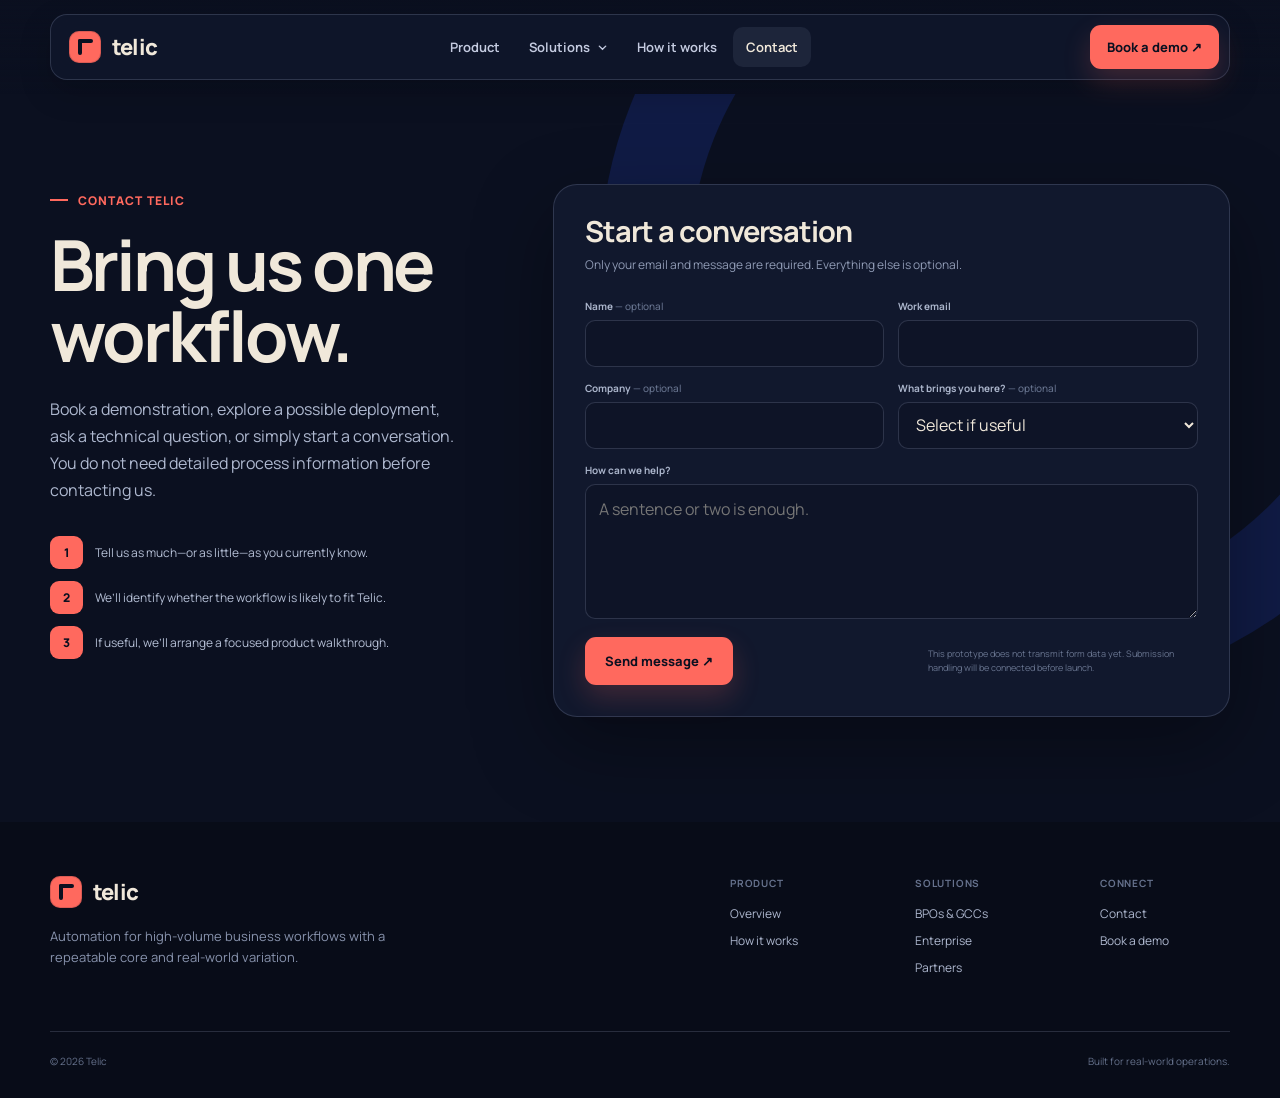
==== contact.html @ 5a0312de "Initial push" ====
<!doctype html><html lang="en"><head><meta charset="utf-8"><meta name="viewport" content="width=device-width,initial-scale=1"><meta name="description" content="Contact Telic or book a workflow automation demonstration."><title>Contact — Telic</title><link rel="stylesheet" href="styles.css"></head><body>
<header class="site-header"><nav class="nav shell" aria-label="Primary navigation"><a class="brand" href="index.html"><span class="brand-mark"></span>telic</a><div class="nav-links"><a class="nav-link" href="product.html">Product</a><div class="solutions"><button class="solutions-trigger" type="button" aria-expanded="false">Solutions <svg width="11" height="11" viewBox="0 0 12 12" fill="none"><path d="m2.5 4.5 3.5 3.5 3.5-3.5" stroke="currentColor" stroke-width="1.5" stroke-linecap="round"/></svg></button><div class="solutions-menu"><a class="solution-link" href="solution-bpo.html"><span class="solution-icon">01</span><span><strong>BPOs &amp; GCCs</strong><small>Increase throughput across high-volume operations.</small></span></a><a class="solution-link" href="solution-enterprise.html"><span class="solution-icon">02</span><span><strong>Enterprise operations</strong><small>Remove manual work from recurring processes.</small></span></a><a class="solution-link" href="solution-partners.html"><span class="solution-icon">03</span><span><strong>Automation partners</strong><small>Deliver more customer workflows with Telic.</small></span></a></div></div><a class="nav-link" href="how-it-works.html">How it works</a><a class="nav-link active" href="contact.html">Contact</a></div><a class="button button-coral nav-cta" href="#demo">Book a demo ↗</a><button class="mobile-toggle" type="button" aria-label="Toggle navigation"><svg width="19" height="19" viewBox="0 0 20 20"><path d="M3 5.5h14M3 10h14M3 14.5h14" stroke="currentColor" stroke-width="1.7" stroke-linecap="round"/></svg></button></nav></header>
<main><section class="inner-hero" id="demo"><div class="contact-layout shell"><div class="contact-copy"><div class="eyebrow">Contact Telic</div><h1>Bring us one workflow.</h1><p>Book a demonstration, explore a possible deployment, ask a technical question, or simply start a conversation. You do not need detailed process information before contacting us.</p><div class="contact-points"><div class="contact-point"><i>1</i><span>Tell us as much—or as little—as you currently know.</span></div><div class="contact-point"><i>2</i><span>We’ll identify whether the workflow is likely to fit Telic.</span></div><div class="contact-point"><i>3</i><span>If useful, we’ll arrange a focused product walkthrough.</span></div></div></div><div class="contact-card"><h2>Start a conversation</h2><p>Only your email and message are required. Everything else is optional.</p><form id="contact-form"><div class="form-grid"><div class="form-field"><label for="name">Name <span class="optional">— optional</span></label><input id="name" name="name" autocomplete="name"></div><div class="form-field"><label for="email">Work email</label><input id="email" name="email" type="email" autocomplete="email" required></div><div class="form-field"><label for="company">Company <span class="optional">— optional</span></label><input id="company" name="company" autocomplete="organization"></div><div class="form-field"><label for="interest">What brings you here? <span class="optional">— optional</span></label><select id="interest" name="interest"><option value="">Select if useful</option><option>Book a product demo</option><option>Explore a workflow</option><option>Discuss a partnership</option><option>General question</option></select></div><div class="form-field full"><label for="message">How can we help?</label><textarea id="message" name="message" required placeholder="A sentence or two is enough."></textarea></div></div><div class="form-submit"><button class="button button-coral" type="submit">Send message ↗</button><small>This prototype does not transmit form data yet. Submission handling will be connected before launch.</small></div><div class="form-success" role="status">Thanks—this interaction is working. A live form endpoint can be connected before launch.</div></form></div></div></section></main>
<footer class="site-footer"><div class="shell"><div class="footer-top"><div><a class="brand" href="index.html"><span class="brand-mark"></span>telic</a><p class="footer-description">Automation for high-volume business workflows with a repeatable core and real-world variation.</p></div><div class="footer-columns"><div class="footer-column"><strong>Product</strong><a href="product.html">Overview</a><a href="how-it-works.html">How it works</a></div><div class="footer-column"><strong>Solutions</strong><a href="solution-bpo.html">BPOs &amp; GCCs</a><a href="solution-enterprise.html">Enterprise</a><a href="solution-partners.html">Partners</a></div><div class="footer-column"><strong>Connect</strong><a href="contact.html">Contact</a><a href="contact.html#demo">Book a demo</a></div></div></div><div class="footer-bottom"><span>© 2026 Telic</span><span>Built for real-world operations.</span></div></div></footer><script src="site.js"></script></body></html>
---- styles.css ----
@import url('https://fonts.googleapis.com/css2?family=Manrope:wght@400;500;600;700;800&display=swap');

:root {
  --midnight: #0b1020;
  --midnight-2: #11182d;
  --midnight-3: #18213d;
  --cobalt: #2448d8;
  --cobalt-soft: #cbd8ff;
  --coral: #ff695e;
  --coral-dark: #d84b43;
  --cream: #f0e8da;
  --cream-2: #e6dccb;
  --ink: #11182d;
  --ink-soft: #596174;
  --white: #fffaf1;
  --line-dark: rgba(203, 216, 255, .16);
  --line-light: rgba(17, 24, 45, .14);
  --amber: #f4b860;
  --success: #7ca8ff;
  --shadow-dark: 0 28px 80px rgba(0, 0, 0, .34);
  --shadow-light: 0 24px 60px rgba(27, 31, 52, .13);
  --radius-lg: 28px;
  --radius-md: 18px;
  --font: "Manrope", "Segoe UI Variable", "Segoe UI", Arial, sans-serif;
}

* { box-sizing: border-box; }
html { scroll-behavior: smooth; }
body { margin: 0; color: var(--cream); background: var(--midnight); font-family: var(--font); -webkit-font-smoothing: antialiased; }
body.light-page { color: var(--ink); background: var(--cream); }
a { color: inherit; text-decoration: none; }
button, input, textarea, select { font: inherit; }
button { color: inherit; }
img, svg { display: block; }
:focus-visible { outline: 3px solid var(--coral); outline-offset: 3px; }

.shell { width: min(1180px, calc(100% - 44px)); margin-inline: auto; }
.site-header { position: sticky; top: 0; z-index: 50; padding: 14px 0; background: linear-gradient(to bottom, rgba(11,16,32,.9), rgba(11,16,32,.25), transparent); }
.nav { display: flex; align-items: center; justify-content: space-between; min-height: 66px; padding: 9px 10px 9px 18px; border: 1px solid var(--line-dark); border-radius: 17px; background: rgba(17,24,45,.82); box-shadow: 0 12px 32px rgba(0,0,0,.18); backdrop-filter: blur(18px); }
.brand { display: flex; align-items: center; gap: 11px; color: var(--cream); font-size: 22px; font-weight: 800; letter-spacing: -.035em; }
.brand-mark { position: relative; width: 32px; height: 32px; border-radius: 10px; background: var(--coral); box-shadow: inset 0 0 0 1px rgba(11,16,32,.15); }
.brand-mark::before, .brand-mark::after { content: ""; position: absolute; left: 9px; background: var(--midnight); }
.brand-mark::before { top: 8px; width: 15px; height: 4px; border-radius: 2px; }
.brand-mark::after { top: 8px; width: 4px; height: 16px; border-radius: 2px; }
.nav-links { display: flex; align-items: center; gap: 3px; }
.nav-link, .solutions-trigger { display: flex; align-items: center; gap: 7px; padding: 11px 13px; border: 0; border-radius: 10px; color: #c4cbe0; background: transparent; cursor: pointer; font-size: 13px; font-weight: 650; }
.nav-link:hover, .solutions-trigger:hover, .nav-link.active { color: var(--cream); background: rgba(203,216,255,.08); }
.solutions { position: relative; }
.solutions-trigger svg { transition: transform .2s ease; }
.solutions.open .solutions-trigger svg { transform: rotate(180deg); }
.solutions-menu { position: absolute; top: calc(100% + 12px); left: 50%; display: none; width: 370px; padding: 10px; border: 1px solid var(--line-dark); border-radius: 18px; background: #151d35; box-shadow: var(--shadow-dark); transform: translateX(-50%); }
.solutions.open .solutions-menu { display: grid; }
.solution-link { display: grid; grid-template-columns: 42px 1fr; gap: 12px; padding: 13px; border-radius: 13px; }
.solution-link:hover { background: rgba(203,216,255,.07); }
.solution-icon { display: grid; place-items: center; width: 42px; height: 42px; border-radius: 11px; color: var(--midnight); background: var(--cobalt-soft); font-size: 12px; font-weight: 800; }
.solution-link:nth-child(2) .solution-icon { background: #f6b2ac; }
.solution-link:nth-child(3) .solution-icon { background: #f5d19c; }
.solution-link strong { display: block; margin: 1px 0 4px; color: var(--cream); font-size: 13px; }
.solution-link small { display: block; color: #9ca6c0; font-size: 11px; line-height: 1.45; }
.mobile-toggle { display: none; place-items: center; width: 42px; height: 42px; border: 1px solid var(--line-dark); border-radius: 11px; background: transparent; cursor: pointer; }

.button { display: inline-flex; align-items: center; justify-content: center; gap: 9px; min-height: 48px; padding: 0 19px; border: 1px solid transparent; border-radius: 11px; cursor: pointer; font-size: 13px; font-weight: 750; transition: transform .2s ease, box-shadow .2s ease, background .2s ease; }
.button:hover { transform: translateY(-2px); }
.button-coral { color: var(--midnight); background: var(--coral); box-shadow: 0 12px 28px rgba(255,105,94,.2); }
.button-coral:hover { background: #ff7c72; }
.button-ghost { border-color: var(--line-dark); color: var(--cream); background: rgba(203,216,255,.045); }
.button-ink { color: var(--cream); background: var(--midnight); box-shadow: 0 12px 28px rgba(11,16,32,.2); }
.button-outline { border-color: var(--line-light); color: var(--ink); background: transparent; }
.nav-cta { min-height: 44px; padding-inline: 16px; }

.eyebrow { display: inline-flex; align-items: center; gap: 10px; color: var(--coral); font-size: 12px; font-weight: 800; letter-spacing: .09em; text-transform: uppercase; }
.eyebrow::before { content: ""; width: 18px; height: 2px; background: currentColor; }
h1, h2, h3, p { text-wrap: pretty; }
h1 { margin: 20px 0 25px; font-size: clamp(52px, 6.3vw, 82px); line-height: 1.01; letter-spacing: -.043em; }
h2 { margin: 14px 0 0; font-size: clamp(39px, 4.6vw, 61px); line-height: 1.06; letter-spacing: -.038em; }
h3 { letter-spacing: -.025em; }
.lede { max-width: 680px; margin: 0; color: #b3bdd5; font-size: 18px; line-height: 1.72; }
.section-copy { color: var(--ink-soft); font-size: 17px; line-height: 1.72; }
.section-copy.dark { color: #abb5cf; }

.hero { position: relative; overflow: hidden; padding: 80px 0 112px; }
.hero::before { content: ""; position: absolute; width: 740px; height: 740px; right: -240px; top: -250px; border-radius: 50%; background: radial-gradient(circle, rgba(36,72,216,.34), rgba(36,72,216,.07) 48%, transparent 70%); pointer-events: none; }
.hero-grid { position: relative; display: grid; grid-template-columns: .94fr 1.06fr; align-items: center; gap: 66px; }
.hero-actions { display: flex; flex-wrap: wrap; gap: 11px; margin-top: 32px; }
.hero-note { display: flex; align-items: center; gap: 9px; margin-top: 23px; color: #8f9ab5; font-size: 12px; }
.hero-note i { width: 7px; height: 7px; border-radius: 50%; background: var(--coral); box-shadow: 0 0 0 5px rgba(255,105,94,.1); }

.hero-machine { position: relative; min-height: 570px; }
.machine-glow { position: absolute; inset: 8% -6% 1% 7%; border-radius: 50%; background: radial-gradient(circle, rgba(36,72,216,.28), transparent 68%); filter: blur(20px); }
.machine-window { position: relative; z-index: 2; margin-top: 18px; overflow: hidden; border: 1px solid rgba(203,216,255,.22); border-radius: 24px; background: #11182d; box-shadow: 0 38px 90px rgba(0,0,0,.42); transform: perspective(1300px) rotateY(-4deg) rotateX(1.5deg); }
.window-bar { display: flex; align-items: center; justify-content: space-between; min-height: 55px; padding: 0 17px; border-bottom: 1px solid var(--line-dark); background: #151d35; }
.window-title { color: #d7def0; font-size: 11px; font-weight: 750; }
.window-live { display: flex; align-items: center; gap: 7px; color: #9ebcff; font-size: 9px; font-weight: 800; letter-spacing: .08em; }
.window-live::before { content: ""; width: 7px; height: 7px; border-radius: 50%; background: #7ca8ff; animation: pulse 1.8s infinite; }
.machine-content { display: grid; grid-template-columns: 104px 1fr; min-height: 440px; }
.machine-side { padding: 18px 10px; border-right: 1px solid var(--line-dark); background: #0e1426; }
.machine-side small { display: block; margin: 0 7px 11px; color: #68738e; font-size: 7px; font-weight: 800; letter-spacing: .1em; }
.machine-nav { display: flex; align-items: center; gap: 7px; margin-bottom: 6px; padding: 8px 7px; border-radius: 8px; color: #7f8aa4; font-size: 8px; font-weight: 650; }
.machine-nav.active { color: var(--cream); background: #1a2340; }
.machine-nav i { width: 7px; height: 7px; border-radius: 2px; background: #53607d; }
.machine-nav.active i { background: var(--coral); }
.machine-main { padding: 22px 20px; }
.machine-heading { display: flex; justify-content: space-between; gap: 14px; margin-bottom: 19px; }
.machine-heading small { display: block; color: #77839f; font-size: 8px; }
.machine-heading strong { display: block; margin-top: 5px; color: var(--cream); font-size: 15px; }
.health-pill { align-self: start; padding: 7px 9px; border-radius: 8px; color: #b8caff; background: rgba(36,72,216,.22); font-size: 8px; font-weight: 800; }
.mini-steps { display: grid; gap: 9px; }
.mini-step { display: grid; grid-template-columns: 30px 1fr auto; align-items: center; gap: 10px; min-height: 57px; padding: 10px 11px; border: 1px solid var(--line-dark); border-radius: 12px; background: #151d35; transition: border .35s ease, background .35s ease, transform .35s ease; }
.mini-step.active { border-color: rgba(255,105,94,.55); background: #211b30; transform: translateX(4px); }
.mini-step.done .mini-icon { color: var(--midnight); background: var(--cobalt-soft); }
.mini-icon { display: grid; place-items: center; width: 29px; height: 29px; border-radius: 8px; color: #9eabc8; background: #222c49; font-size: 10px; font-weight: 850; }
.mini-step.active .mini-icon { color: var(--midnight); background: var(--coral); }
.mini-step strong { display: block; color: #dce2f1; font-size: 10px; }
.mini-step small { display: block; margin-top: 3px; color: #77839f; font-size: 7px; }
.mini-tag { padding: 5px 6px; border-radius: 6px; color: #8f9bb7; background: rgba(203,216,255,.06); font-size: 6px; font-weight: 900; letter-spacing: .06em; }
.mini-step.active .mini-tag { color: #ffaaa3; background: rgba(255,105,94,.11); }
.machine-float { position: absolute; z-index: 4; padding: 13px 15px; border: 1px solid var(--line-dark); border-radius: 14px; background: rgba(21,29,53,.94); box-shadow: 0 18px 40px rgba(0,0,0,.28); backdrop-filter: blur(12px); }
.machine-float strong { display: block; color: var(--cream); font-size: 10px; }
.machine-float small { display: block; margin-top: 4px; color: #8995af; font-size: 8px; }
.machine-float.one { right: -24px; top: 126px; }
.machine-float.two { left: -27px; bottom: 34px; }

.cream-section { color: var(--ink); background: var(--cream); }
.dark-section { color: var(--cream); background: var(--midnight); }
.blue-section { color: var(--cream); background: var(--cobalt); }
.section { padding: 112px 0; }
.section-heading { display: grid; grid-template-columns: .88fr 1.12fr; align-items: end; gap: 70px; margin-bottom: 52px; }
.section-heading .eyebrow { color: var(--coral-dark); }
.dark-section .section-heading .eyebrow { color: var(--coral); }

.execution-layout { display: grid; grid-template-columns: 1.08fr .92fr; gap: 28px; }
.execution-stage { min-height: 690px; padding: 16px; border: 1px solid var(--line-light); border-radius: var(--radius-lg); background: #dcd3c5; box-shadow: var(--shadow-light); }
.sequence-head { display: flex; align-items: center; justify-content: space-between; gap: 18px; padding: 4px 5px 14px; }
.sequence-kicker { display: block; margin-bottom: 4px; color: #7a7080; font-size: 7px; font-weight: 850; letter-spacing: .1em; }
.sequence-title { display: block; min-height: 20px; color: var(--ink); font-size: 13px; }
.autoplay-label { display: flex; align-items: center; gap: 7px; color: #716979; font-size: 7px; font-weight: 850; letter-spacing: .08em; }
.autoplay-label i { width: 7px; height: 7px; border-radius: 50%; background: var(--coral-dark); animation: pulse-coral 1.4s infinite; }
.sequence-nav { display: grid; grid-template-columns: repeat(5,1fr); gap: 6px; margin-bottom: 11px; }
.sequence-step { position: relative; overflow: hidden; display: grid; gap: 3px; padding: 9px 7px; border: 1px solid rgba(17,24,45,.13); border-radius: 9px; color: #746d78; background: rgba(255,250,241,.42); cursor: pointer; font-size: 7px; font-weight: 800; text-align: left; transition: color .25s ease, background .25s ease, transform .25s ease; }
.sequence-step::after { content: ""; position: absolute; left: 0; right: 100%; bottom: 0; height: 3px; background: var(--coral-dark); transition: right 2s linear; }
.sequence-step span { font-size: 6px; opacity: .64; }
.sequence-step.passed { color: var(--cobalt); background: rgba(203,216,255,.55); }
.sequence-step.active { color: var(--midnight); background: var(--coral); transform: translateY(-2px); }
.sequence-step.active::after { right: 0; }
.execution-shell { overflow: hidden; min-height: 558px; border-radius: 18px; color: var(--cream); background: var(--midnight); }
.execution-bar { display: flex; align-items: center; justify-content: space-between; min-height: 55px; padding: 0 17px; border-bottom: 1px solid var(--line-dark); background: var(--midnight-2); }
.execution-bar strong { font-size: 11px; }
.execution-controls { display: flex; gap: 7px; }
.execution-controls span { padding: 6px 8px; border-radius: 7px; color: #9ba6c0; background: rgba(203,216,255,.07); font-size: 7px; font-weight: 800; }
.execution-body { display: grid; grid-template-columns: 1.15fr .85fr; min-height: 503px; }
.task-screen { position: relative; overflow: hidden; padding: 18px; border-right: 1px solid var(--line-dark); background: #e4e7ef; color: #28314a; }
.task-appbar { display: flex; align-items: center; justify-content: space-between; margin-bottom: 16px; padding-bottom: 12px; border-bottom: 1px solid rgba(40,49,74,.15); }
.task-appbar strong { font-size: 10px; }
.task-appbar small { color: #69738b; font-size: 7px; }
.order-form { display: grid; gap: 11px; }
.field-row { display: grid; grid-template-columns: 1fr 1fr; gap: 8px; }
.field { padding: 9px 10px; border: 1px solid rgba(40,49,74,.15); border-radius: 8px; background: #f2f3f7; }
.field label { display: block; margin-bottom: 5px; color: #768096; font-size: 6px; font-weight: 800; letter-spacing: .06em; }
.field span { display: block; min-height: 10px; font-size: 8px; font-weight: 700; }
.field.focus { border: 2px solid var(--cobalt); background: #eef1ff; box-shadow: 0 0 0 4px rgba(36,72,216,.1); }
.execution-stage[data-state="model"] .field.focus { border-color: var(--coral-dark); background: #fff0ec; box-shadow: 0 0 0 5px rgba(255,105,94,.16); animation: field-pulse 1.2s ease-in-out infinite; }
.submit-row { display: flex; justify-content: flex-end; margin-top: 6px; }
.fake-submit { padding: 9px 14px; border-radius: 7px; color: white; background: #31405f; font-size: 7px; font-weight: 800; }
.exception-dialog { position: absolute; left: 50%; top: 53%; width: 220px; padding: 16px; border: 1px solid rgba(40,49,74,.17); border-radius: 13px; background: #fffaf1; box-shadow: 0 20px 55px rgba(29,37,60,.24); opacity: 0; transform: translate(-50%,-44%) scale(.96); transition: opacity .35s ease, transform .35s ease; pointer-events: none; }
.execution-stage[data-state="exception"] .exception-dialog, .execution-stage[data-state="recover"] .exception-dialog { opacity: 1; transform: translate(-50%,-50%) scale(1); }
.execution-stage[data-state="verified"] .exception-dialog { opacity: 0; }
.dialog-icon { display: grid; place-items: center; width: 32px; height: 32px; margin-bottom: 11px; border-radius: 9px; color: #5b3611; background: #ffd48f; font-weight: 900; }
.exception-dialog strong { display: block; font-size: 10px; }
.exception-dialog p { margin: 7px 0 12px; color: #69738b; font-size: 8px; line-height: 1.5; }
.dialog-actions { display: flex; justify-content: flex-end; gap: 7px; }
.dialog-actions span { padding: 7px 9px; border-radius: 6px; color: #6d768b; background: #e7e9ef; font-size: 7px; font-weight: 800; }
.dialog-actions span:last-child { color: white; background: var(--cobalt); }
.decision-card { position: absolute; left: 50%; top: 54%; width: 235px; padding: 15px; border: 1px solid rgba(255,105,94,.35); border-radius: 13px; background: #171126; box-shadow: 0 20px 55px rgba(29,20,48,.3); opacity: 0; transform: translate(-50%,-43%) scale(.96); transition: opacity .35s ease, transform .35s ease; pointer-events: none; }
.execution-stage[data-state="model"] .decision-card { opacity: 1; transform: translate(-50%,-50%) scale(1); }
.decision-card > span { display: inline-flex; margin-bottom: 9px; padding: 5px 6px; border-radius: 5px; color: #ffaaa3; background: rgba(255,105,94,.13); font-size: 6px; font-weight: 900; letter-spacing: .07em; }
.decision-card strong { display: block; color: var(--cream); font-size: 9px; }
.decision-card p { margin: 7px 0 12px; color: #959fba; font-size: 7px; line-height: 1.5; }
.decision-meter { overflow: hidden; height: 4px; border-radius: 99px; background: rgba(203,216,255,.1); }
.decision-meter i { display: block; width: 74%; height: 100%; border-radius: inherit; background: linear-gradient(90deg,var(--coral),#a98fff); animation: reasoning 1.3s ease-in-out infinite alternate; }
.recovery-banner, .verified-toast { position: absolute; left: 17px; right: 17px; bottom: 17px; display: grid; grid-template-columns: 31px 1fr; align-items: center; gap: 10px; padding: 11px; border-radius: 11px; opacity: 0; transform: translateY(12px); transition: opacity .35s ease, transform .35s ease; pointer-events: none; }
.recovery-banner { color: #ffe4bd; background: #53391d; box-shadow: 0 12px 30px rgba(76,47,14,.25); }
.verified-toast { color: #e8efff; background: #173a7a; box-shadow: 0 12px 30px rgba(22,53,111,.25); }
.recovery-banner > span, .verified-toast > span { display: grid; place-items: center; width: 31px; height: 31px; border-radius: 8px; background: rgba(255,255,255,.12); font-weight: 900; }
.recovery-banner strong, .verified-toast strong { display: block; font-size: 8px; }
.recovery-banner small, .verified-toast small { display: block; margin-top: 3px; color: inherit; font-size: 6px; opacity: .78; }
.execution-stage[data-state="recover"] .recovery-banner, .execution-stage[data-state="verified"] .verified-toast { opacity: 1; transform: translateY(0); }
.runtime-panel { padding: 17px 14px; background: #10172a; }
.runtime-label { display: flex; justify-content: space-between; margin-bottom: 14px; color: #74809c; font-size: 7px; font-weight: 800; letter-spacing: .08em; }
.runtime-list { display: grid; gap: 9px; }
.runtime-event { padding: 10px; border: 1px solid var(--line-dark); border-radius: 10px; opacity: .16; filter: saturate(.35); background: #151d35; transition: opacity .35s ease, border .35s ease, transform .35s ease, filter .35s ease; }
.runtime-event.show { opacity: 1; }
.runtime-event.current { border-color: rgba(255,105,94,.82); filter: saturate(1); transform: translateX(-5px) scale(1.018); box-shadow: 0 8px 22px rgba(0,0,0,.2); }
.runtime-event .event-type { display: inline-flex; margin-bottom: 6px; padding: 4px 5px; border-radius: 5px; color: #b8caff; background: rgba(36,72,216,.2); font-size: 6px; font-weight: 900; letter-spacing: .06em; }
.runtime-event.model .event-type { color: #ffaaa3; background: rgba(255,105,94,.15); }
.runtime-event.exception .event-type { color: #ffd9a5; background: rgba(244,184,96,.15); }
.runtime-event.verify .event-type { color: #cbd8ff; background: rgba(124,168,255,.15); }
.runtime-event strong { display: block; color: #d9e0f0; font-size: 8px; line-height: 1.4; }
.runtime-event small { display: block; margin-top: 4px; color: #74809c; font-size: 6px; line-height: 1.4; }
.replay-button { width: 100%; margin-top: 12px; padding: 9px; border: 1px solid var(--line-dark); border-radius: 8px; color: #c5cde1; background: transparent; cursor: pointer; font-size: 8px; font-weight: 800; }

.benefit-list { display: grid; gap: 13px; align-content: start; }
.benefit-card { display: grid; grid-template-columns: 42px 1fr; gap: 15px; padding: 21px; border: 1px solid var(--line-light); border-radius: 17px; background: #f6eee1; }
.benefit-icon { display: grid; place-items: center; width: 42px; height: 42px; border-radius: 11px; color: var(--cream); background: var(--midnight); font-size: 11px; font-weight: 850; }
.benefit-card:nth-child(2) .benefit-icon { background: var(--coral-dark); }
.benefit-card:nth-child(3) .benefit-icon { background: var(--cobalt); }
.benefit-card:nth-child(4) .benefit-icon { color: var(--ink); background: var(--amber); }
.benefit-card h3 { margin: 1px 0 7px; font-size: 17px; }
.benefit-card p { margin: 0; color: var(--ink-soft); font-size: 13px; line-height: 1.62; }

.difference-grid { display: grid; grid-template-columns: repeat(4, 1fr); overflow: hidden; border: 1px solid var(--line-dark); border-radius: var(--radius-lg); background: var(--midnight-2); }
.difference-card { position: relative; min-height: 290px; padding: 26px 22px; border-right: 1px solid var(--line-dark); }
.difference-card:last-child { border-right: 0; }
.difference-card.telic { margin: -1px; border: 1px solid var(--coral); border-radius: 24px; background: var(--coral); color: var(--midnight); box-shadow: 0 24px 55px rgba(255,105,94,.2); }
.difference-index { color: #697590; font-size: 10px; font-weight: 850; }
.telic .difference-index { color: rgba(11,16,32,.56); }
.difference-card h3 { margin: 25px 0 12px; font-size: 20px; }
.difference-card p { margin: 0; color: #9ea9c3; font-size: 13px; line-height: 1.65; }
.telic p { color: #3a2630; }
.difference-fit { position: absolute; left: 22px; right: 22px; bottom: 23px; padding-top: 13px; border-top: 1px solid var(--line-dark); color: #78849e; font-size: 10px; font-weight: 700; }
.telic .difference-fit { border-color: rgba(11,16,32,.18); color: #4d2e32; }

.environment-grid { display: grid; grid-template-columns: repeat(12, 1fr); gap: 15px; }
.environment-card { min-height: 240px; padding: 25px; border: 1px solid var(--line-light); border-radius: 20px; background: #f7efe3; }
.environment-card.large { grid-column: span 7; }
.environment-card.medium { grid-column: span 5; }
.environment-card.third { grid-column: span 4; }
.environment-card h3 { margin: 26px 0 10px; font-size: 21px; }
.environment-card p { max-width: 420px; margin: 0; color: var(--ink-soft); font-size: 13px; line-height: 1.65; }
.environment-art { position: relative; height: 72px; overflow: hidden; border-radius: 13px; background: var(--cobalt-soft); }
.environment-card:nth-child(2) .environment-art { background: #ffd1cc; }
.environment-card:nth-child(3) .environment-art { background: #f4cf97; }
.environment-card:nth-child(4) .environment-art { background: #d9dded; }
.environment-card:nth-child(5) .environment-art { background: #cbd8ff; }
.environment-art::before { content: ""; position: absolute; left: 20px; top: 18px; width: 90px; height: 8px; border-radius: 9px; background: var(--midnight); box-shadow: 0 17px 0 rgba(11,16,32,.65), 0 34px 0 rgba(11,16,32,.28); }
.environment-art::after { content: ""; position: absolute; right: 21px; top: 17px; width: 39px; height: 39px; border: 5px solid rgba(11,16,32,.45); border-radius: 50%; }

.how-grid { display: grid; grid-template-columns: .8fr 1.2fr; gap: 90px; }
.how-intro { position: sticky; top: 120px; align-self: start; }
.how-intro p { margin: 23px 0 28px; }
.how-steps { position: relative; display: grid; gap: 14px; }
.how-steps::before { content: ""; position: absolute; left: 29px; top: 30px; bottom: 30px; width: 1px; background: var(--line-dark); }
.how-step { position: relative; z-index: 1; display: grid; grid-template-columns: 58px 1fr; gap: 19px; padding: 23px; border: 1px solid var(--line-dark); border-radius: 18px; background: var(--midnight-2); }
.how-number { display: grid; place-items: center; width: 58px; height: 58px; border: 1px solid var(--line-dark); border-radius: 15px; color: var(--coral); background: var(--midnight); font-size: 12px; font-weight: 850; }
.how-step h3 { margin: 3px 0 8px; font-size: 20px; }
.how-step p { margin: 0; color: #9faac3; font-size: 13px; line-height: 1.65; }

.cta-section { padding: 95px 0; color: var(--ink); background: var(--cream); }
.cta-panel { position: relative; overflow: hidden; display: grid; grid-template-columns: 1.15fr .85fr; align-items: center; gap: 45px; padding: 62px; border-radius: 30px; color: var(--cream); background: var(--cobalt); }
.cta-panel::after { content: ""; position: absolute; right: -130px; bottom: -190px; width: 430px; height: 430px; border: 65px solid var(--coral); border-radius: 50%; }
.cta-panel > * { position: relative; z-index: 1; }
.cta-panel h2 { margin-top: 0; }
.cta-panel p { max-width: 630px; margin: 20px 0 0; color: #d9e2ff; font-size: 16px; line-height: 1.7; }
.cta-actions { display: grid; justify-items: start; gap: 11px; }
.cta-actions small { color: #c9d5ff; font-size: 11px; }

.site-footer { padding: 54px 0 30px; color: var(--cream); background: #080c18; }
.footer-top { display: grid; grid-template-columns: 1fr auto; gap: 55px; padding-bottom: 45px; }
.footer-description { max-width: 390px; margin: 18px 0 0; color: #8893ad; font-size: 13px; line-height: 1.65; }
.footer-columns { display: grid; grid-template-columns: repeat(3, minmax(130px, 1fr)); gap: 55px; }
.footer-column strong { display: block; margin-bottom: 15px; color: #66728d; font-size: 10px; letter-spacing: .08em; text-transform: uppercase; }
.footer-column a { display: block; margin: 10px 0; color: #aeb8cf; font-size: 12px; }
.footer-bottom { display: flex; justify-content: space-between; gap: 20px; padding-top: 22px; border-top: 1px solid var(--line-dark); color: #65718b; font-size: 10px; }

/* Inner pages */
.inner-hero { position: relative; overflow: hidden; padding: 90px 0 105px; }
.inner-hero::after { content: ""; position: absolute; right: -180px; top: -260px; width: 680px; height: 680px; border: 90px solid rgba(36,72,216,.2); border-radius: 50%; }
.inner-hero .shell { position: relative; z-index: 1; }
.inner-hero h1 { max-width: 900px; }
.inner-hero .lede { max-width: 760px; }
.breadcrumb { margin-bottom: 25px; color: #7f8ba6; font-size: 11px; font-weight: 700; }
.breadcrumb a { color: #aeb8cf; }
.content-section { padding: 100px 0; color: var(--ink); background: var(--cream); }
.content-section.alt { background: var(--cream-2); }
.content-heading { max-width: 760px; margin-bottom: 42px; }
.content-heading p { margin: 20px 0 0; }
.three-grid { display: grid; grid-template-columns: repeat(3, 1fr); gap: 16px; }
.info-card { padding: 26px; border: 1px solid var(--line-light); border-radius: 19px; background: #f7efe3; }
.info-card .card-number { color: var(--coral-dark); font-size: 10px; font-weight: 850; }
.info-card h3 { margin: 28px 0 10px; font-size: 20px; }
.info-card p { margin: 0; color: var(--ink-soft); font-size: 13px; line-height: 1.68; }
.feature-band { padding: 95px 0; background: var(--cobalt); }
.feature-band .section-heading { margin-bottom: 45px; }
.feature-band .section-copy { color: #d6e0ff; }
.feature-list { display: grid; grid-template-columns: repeat(2, 1fr); gap: 13px; }
.feature-row { display: grid; grid-template-columns: 38px 1fr; gap: 14px; padding: 20px; border: 1px solid rgba(255,255,255,.18); border-radius: 16px; background: rgba(11,16,32,.13); }
.feature-check { display: grid; place-items: center; width: 38px; height: 38px; border-radius: 10px; color: var(--midnight); background: var(--coral); font-weight: 900; }
.feature-row h3 { margin: 1px 0 6px; font-size: 16px; }
.feature-row p { margin: 0; color: #d4ddfb; font-size: 12px; line-height: 1.58; }
.process-line { display: grid; grid-template-columns: repeat(5, 1fr); overflow: hidden; border: 1px solid var(--line-light); border-radius: 20px; }
.process-item { min-height: 220px; padding: 23px; border-right: 1px solid var(--line-light); background: #f7efe3; }
.process-item:last-child { border-right: 0; }
.process-item span { color: var(--coral-dark); font-size: 10px; font-weight: 850; }
.process-item h3 { margin: 45px 0 9px; font-size: 17px; }
.process-item p { margin: 0; color: var(--ink-soft); font-size: 12px; line-height: 1.58; }

.contact-layout { display: grid; grid-template-columns: .78fr 1.22fr; gap: 70px; }
.contact-copy h1 { font-size: clamp(48px,5.5vw,74px); }
.contact-copy p { color: #aeb8cf; line-height: 1.7; }
.contact-points { display: grid; gap: 12px; margin-top: 32px; }
.contact-point { display: grid; grid-template-columns: 33px 1fr; gap: 12px; align-items: center; color: #b4bed4; font-size: 12px; }
.contact-point i { display: grid; place-items: center; width: 33px; height: 33px; border-radius: 9px; color: var(--midnight); background: var(--coral); font-style: normal; font-weight: 850; }
.contact-card { padding: 31px; border: 1px solid var(--line-dark); border-radius: 24px; background: var(--midnight-2); box-shadow: var(--shadow-dark); }
.contact-card h2 { margin: 0 0 8px; font-size: 29px; }
.contact-card > p { margin: 0 0 25px; color: #8f9ab4; font-size: 12px; line-height: 1.6; }
.form-grid { display: grid; grid-template-columns: 1fr 1fr; gap: 14px; }
.form-field { display: grid; gap: 7px; }
.form-field.full { grid-column: 1 / -1; }
.form-field label { color: #aab4ca; font-size: 10px; font-weight: 700; }
.optional { color: #66728d; font-weight: 500; }
.form-field input, .form-field textarea, .form-field select { width: 100%; border: 1px solid var(--line-dark); border-radius: 10px; color: var(--cream); background: #0e1427; outline: none; }
.form-field input, .form-field select { height: 47px; padding: 0 13px; }
.form-field textarea { min-height: 135px; padding: 13px; resize: vertical; }
.form-field input:focus, .form-field textarea:focus, .form-field select:focus { border-color: var(--coral); box-shadow: 0 0 0 3px rgba(255,105,94,.1); }
.form-submit { display: flex; align-items: center; justify-content: space-between; gap: 18px; margin-top: 18px; }
.form-submit small { max-width: 270px; color: #697590; font-size: 9px; line-height: 1.5; }
.form-success { display: none; margin-top: 16px; padding: 13px; border: 1px solid rgba(124,168,255,.32); border-radius: 10px; color: #cbd8ff; background: rgba(36,72,216,.14); font-size: 11px; }
.form-success.show { display: block; }

@keyframes pulse { 0%,100% { box-shadow: 0 0 0 0 rgba(124,168,255,.45); } 50% { box-shadow: 0 0 0 5px rgba(124,168,255,0); } }
@keyframes pulse-coral { 0%,100% { box-shadow: 0 0 0 0 rgba(216,75,67,.45); } 50% { box-shadow: 0 0 0 5px rgba(216,75,67,0); } }
@keyframes reasoning { from { transform: translateX(-16%); opacity: .62; } to { transform: translateX(26%); opacity: 1; } }
@keyframes field-pulse { 0%,100% { box-shadow: 0 0 0 4px rgba(255,105,94,.12); } 50% { box-shadow: 0 0 0 8px rgba(255,105,94,.04); } }
@media (prefers-reduced-motion: reduce) { *,*::before,*::after { animation-duration: .01ms !important; animation-iteration-count: 1 !important; scroll-behavior: auto !important; transition-duration: .01ms !important; } }

@media (max-width: 980px) {
  .nav-links { position: absolute; top: 80px; left: 22px; right: 22px; display: none; align-items: stretch; padding: 11px; border: 1px solid var(--line-dark); border-radius: 17px; background: #11182d; box-shadow: var(--shadow-dark); }
  .nav-links.open { display: grid; }
  .nav-link, .solutions-trigger { width: 100%; justify-content: space-between; }
  .solutions-menu { position: static; width: 100%; margin-top: 5px; box-shadow: none; transform: none; }
  .nav > .nav-cta { display: none; }
  .mobile-toggle { display: grid; }
  .hero-grid, .section-heading, .execution-layout, .how-grid, .cta-panel, .contact-layout { grid-template-columns: 1fr; }
  .hero-copy { text-align: center; }
  .hero-copy .eyebrow, .hero-actions, .hero-note { justify-content: center; }
  .lede { margin-inline: auto; }
  .hero-machine { width: min(680px,100%); margin-inline: auto; }
  .section-heading { gap: 22px; }
  .difference-grid { grid-template-columns: repeat(2,1fr); }
  .difference-card:nth-child(2) { border-right: 0; }
  .difference-card:nth-child(-n+2) { border-bottom: 1px solid var(--line-dark); }
  .environment-card.large, .environment-card.medium { grid-column: span 6; }
  .environment-card.third { grid-column: span 4; }
  .how-intro { position: static; }
  .cta-panel { padding: 48px; }
  .three-grid { grid-template-columns: 1fr; }
  .process-line { grid-template-columns: repeat(2,1fr); }
  .process-item { border-bottom: 1px solid var(--line-light); }
  .footer-top { grid-template-columns: 1fr; }
}

@media (max-width: 650px) {
  .shell { width: min(100% - 26px,1180px); }
  .site-header { padding-top: 8px; }
  .hero { padding: 50px 0 75px; }
  h1 { font-size: 48px; letter-spacing: -.034em; }
  h2 { font-size: 38px; }
  .lede { font-size: 16px; }
  .hero-actions .button { width: 100%; }
  .hero-machine { min-height: 410px; }
  .machine-window { transform: none; }
  .machine-content { grid-template-columns: 72px 1fr; min-height: 345px; }
  .machine-side { padding-inline: 6px; }
  .machine-side small { margin-inline: 4px; }
  .machine-nav { padding-inline: 4px; font-size: 6px; }
  .machine-main { padding: 14px 10px; }
  .mini-step { grid-template-columns: 27px 1fr; min-height: 49px; padding: 7px; }
  .mini-tag { display: none; }
  .machine-float { display: none; }
  .section { padding: 78px 0; }
  .execution-stage { min-height: auto; padding: 9px; }
  .sequence-nav { grid-template-columns: repeat(5, minmax(0,1fr)); }
  .sequence-step { padding: 8px 4px; text-align: center; }
  .execution-shell { min-height: auto; }
  .execution-body { grid-template-columns: 1fr; }
  .task-screen { min-height: 330px; border-right: 0; border-bottom: 1px solid var(--line-dark); }
  .runtime-panel { min-height: 380px; }
  .difference-grid { grid-template-columns: 1fr; }
  .difference-card, .difference-card.telic { min-height: 235px; margin: 0; border: 0; border-bottom: 1px solid var(--line-dark); border-radius: 0; }
  .difference-card:last-child { border-bottom: 0; }
  .environment-card.large, .environment-card.medium, .environment-card.third { grid-column: 1 / -1; }
  .cta-panel { padding: 37px 25px 145px; }
  .footer-columns { grid-template-columns: 1fr 1fr; gap: 35px; }
  .footer-bottom { flex-direction: column; }
  .feature-list { grid-template-columns: 1fr; }
  .process-line { grid-template-columns: 1fr; }
  .process-item { min-height: 180px; border-right: 0; }
  .form-grid { grid-template-columns: 1fr; }
  .form-field.full { grid-column: auto; }
  .form-submit { align-items: flex-start; flex-direction: column; }
}
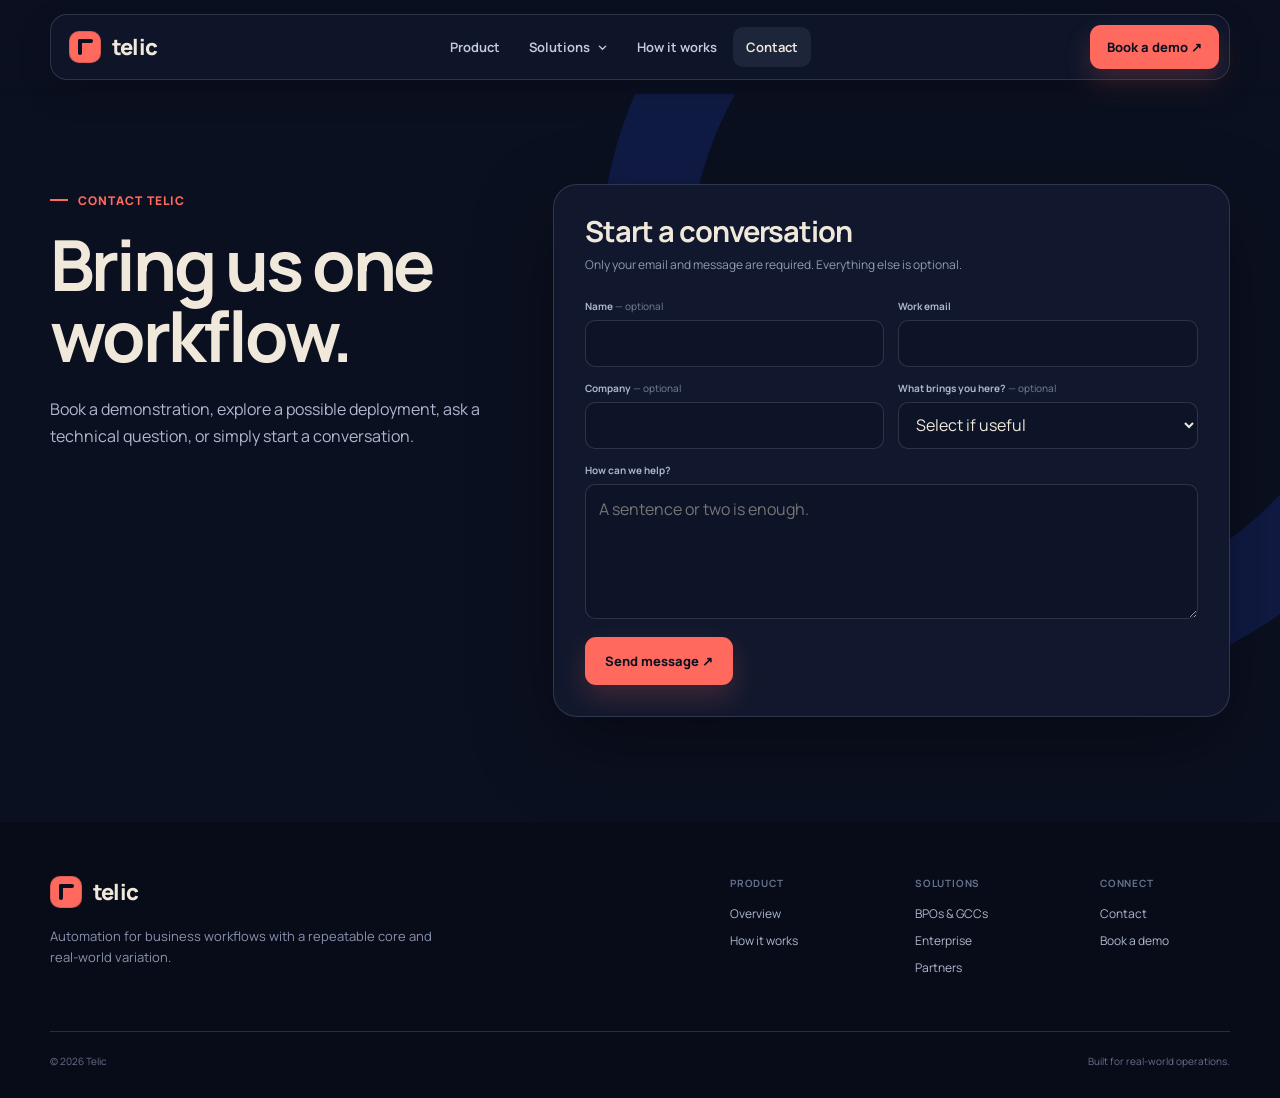
==== commit da14534d: "minor edits" ====
--- a/contact.html
+++ b/contact.html
@@ -1,4 +1,16 @@
-<!doctype html><html lang="en"><head><meta charset="utf-8"><meta name="viewport" content="width=device-width,initial-scale=1"><meta name="description" content="Contact Telic or book a workflow automation demonstration."><title>Contact — Telic</title><link rel="stylesheet" href="styles.css"></head><body>
-<header class="site-header"><nav class="nav shell" aria-label="Primary navigation"><a class="brand" href="index.html"><span class="brand-mark"></span>telic</a><div class="nav-links"><a class="nav-link" href="product.html">Product</a><div class="solutions"><button class="solutions-trigger" type="button" aria-expanded="false">Solutions <svg width="11" height="11" viewBox="0 0 12 12" fill="none"><path d="m2.5 4.5 3.5 3.5 3.5-3.5" stroke="currentColor" stroke-width="1.5" stroke-linecap="round"/></svg></button><div class="solutions-menu"><a class="solution-link" href="solution-bpo.html"><span class="solution-icon">01</span><span><strong>BPOs &amp; GCCs</strong><small>Increase throughput across high-volume operations.</small></span></a><a class="solution-link" href="solution-enterprise.html"><span class="solution-icon">02</span><span><strong>Enterprise operations</strong><small>Remove manual work from recurring processes.</small></span></a><a class="solution-link" href="solution-partners.html"><span class="solution-icon">03</span><span><strong>Automation partners</strong><small>Deliver more customer workflows with Telic.</small></span></a></div></div><a class="nav-link" href="how-it-works.html">How it works</a><a class="nav-link active" href="contact.html">Contact</a></div><a class="button button-coral nav-cta" href="#demo">Book a demo ↗</a><button class="mobile-toggle" type="button" aria-label="Toggle navigation"><svg width="19" height="19" viewBox="0 0 20 20"><path d="M3 5.5h14M3 10h14M3 14.5h14" stroke="currentColor" stroke-width="1.7" stroke-linecap="round"/></svg></button></nav></header>
-<main><section class="inner-hero" id="demo"><div class="contact-layout shell"><div class="contact-copy"><div class="eyebrow">Contact Telic</div><h1>Bring us one workflow.</h1><p>Book a demonstration, explore a possible deployment, ask a technical question, or simply start a conversation. You do not need detailed process information before contacting us.</p><div class="contact-points"><div class="contact-point"><i>1</i><span>Tell us as much—or as little—as you currently know.</span></div><div class="contact-point"><i>2</i><span>We’ll identify whether the workflow is likely to fit Telic.</span></div><div class="contact-point"><i>3</i><span>If useful, we’ll arrange a focused product walkthrough.</span></div></div></div><div class="contact-card"><h2>Start a conversation</h2><p>Only your email and message are required. Everything else is optional.</p><form id="contact-form"><div class="form-grid"><div class="form-field"><label for="name">Name <span class="optional">— optional</span></label><input id="name" name="name" autocomplete="name"></div><div class="form-field"><label for="email">Work email</label><input id="email" name="email" type="email" autocomplete="email" required></div><div class="form-field"><label for="company">Company <span class="optional">— optional</span></label><input id="company" name="company" autocomplete="organization"></div><div class="form-field"><label for="interest">What brings you here? <span class="optional">— optional</span></label><select id="interest" name="interest"><option value="">Select if useful</option><option>Book a product demo</option><option>Explore a workflow</option><option>Discuss a partnership</option><option>General question</option></select></div><div class="form-field full"><label for="message">How can we help?</label><textarea id="message" name="message" required placeholder="A sentence or two is enough."></textarea></div></div><div class="form-submit"><button class="button button-coral" type="submit">Send message ↗</button><small>This prototype does not transmit form data yet. Submission handling will be connected before launch.</small></div><div class="form-success" role="status">Thanks—this interaction is working. A live form endpoint can be connected before launch.</div></form></div></div></section></main>
-<footer class="site-footer"><div class="shell"><div class="footer-top"><div><a class="brand" href="index.html"><span class="brand-mark"></span>telic</a><p class="footer-description">Automation for high-volume business workflows with a repeatable core and real-world variation.</p></div><div class="footer-columns"><div class="footer-column"><strong>Product</strong><a href="product.html">Overview</a><a href="how-it-works.html">How it works</a></div><div class="footer-column"><strong>Solutions</strong><a href="solution-bpo.html">BPOs &amp; GCCs</a><a href="solution-enterprise.html">Enterprise</a><a href="solution-partners.html">Partners</a></div><div class="footer-column"><strong>Connect</strong><a href="contact.html">Contact</a><a href="contact.html#demo">Book a demo</a></div></div></div><div class="footer-bottom"><span>© 2026 Telic</span><span>Built for real-world operations.</span></div></div></footer><script src="site.js"></script></body></html>
+<!doctype html>
+<html lang="en">
+<head>
+  <meta charset="utf-8">
+  <meta name="viewport" content="width=device-width,initial-scale=1">
+  <meta name="description" content="Contact Telic or book a workflow automation demonstration.">
+  <title>Contact — Telic</title>
+  <link rel="stylesheet" href="styles.css?v=4">
+</head>
+<body>
+  <header class="site-header"><nav class="nav shell" aria-label="Primary navigation"><a class="brand" href="index.html"><span class="brand-mark"></span>telic</a><div class="nav-links"><a class="nav-link" href="product.html">Product</a><div class="solutions"><button class="solutions-trigger" type="button" aria-expanded="false">Solutions <svg width="11" height="11" viewBox="0 0 12 12" fill="none"><path d="m2.5 4.5 3.5 3.5 3.5-3.5" stroke="currentColor" stroke-width="1.5" stroke-linecap="round"/></svg></button><div class="solutions-menu"><a class="solution-link" href="solution-bpo.html"><span class="solution-icon">01</span><span><strong>BPOs &amp; GCCs</strong><small>Increase throughput across high-volume operations.</small></span></a><a class="solution-link" href="solution-enterprise.html"><span class="solution-icon">02</span><span><strong>Enterprise operations</strong><small>Remove manual work from recurring processes.</small></span></a><a class="solution-link" href="solution-partners.html"><span class="solution-icon">03</span><span><strong>Automation partners</strong><small>Deliver more customer workflows with Telic.</small></span></a></div></div><a class="nav-link" href="how-it-works.html">How it works</a><a class="nav-link active" href="contact.html">Contact</a></div><a class="button button-coral nav-cta" href="#demo">Book a demo ↗</a><button class="mobile-toggle" type="button" aria-label="Toggle navigation"><svg width="19" height="19" viewBox="0 0 20 20"><path d="M3 5.5h14M3 10h14M3 14.5h14" stroke="currentColor" stroke-width="1.7" stroke-linecap="round"/></svg></button></nav></header>
+  <main><section class="inner-hero" id="demo"><div class="contact-layout shell"><div class="contact-copy"><div class="eyebrow">Contact Telic</div><h1>Bring us one workflow.</h1><p>Book a demonstration, explore a possible deployment, ask a technical question, or simply start a conversation.</p></div><div class="contact-card"><h2>Start a conversation</h2><p>Only your email and message are required. Everything else is optional.</p><form id="contact-form"><div class="form-grid"><div class="form-field"><label for="name">Name <span class="optional">— optional</span></label><input id="name" name="name" autocomplete="name"></div><div class="form-field"><label for="email">Work email</label><input id="email" name="email" type="email" autocomplete="email" required></div><div class="form-field"><label for="company">Company <span class="optional">— optional</span></label><input id="company" name="company" autocomplete="organization"></div><div class="form-field"><label for="interest">What brings you here? <span class="optional">— optional</span></label><select id="interest" name="interest"><option value="">Select if useful</option><option>Book a product demo</option><option>Explore a workflow</option><option>Discuss a partnership</option><option>General question</option></select></div><div class="form-field full"><label for="message">How can we help?</label><textarea id="message" name="message" required placeholder="A sentence or two is enough."></textarea></div></div><div class="form-submit"><button class="button button-coral" type="submit">Send message ↗</button></div><div class="form-success" role="status">Thanks — we’ll be in touch.</div></form></div></div></section></main>
+  <footer class="site-footer"><div class="shell"><div class="footer-top"><div><a class="brand" href="index.html"><span class="brand-mark"></span>telic</a><p class="footer-description">Automation for business workflows with a repeatable core and real-world variation.</p></div><div class="footer-columns"><div class="footer-column"><strong>Product</strong><a href="product.html">Overview</a><a href="how-it-works.html">How it works</a></div><div class="footer-column"><strong>Solutions</strong><a href="solution-bpo.html">BPOs &amp; GCCs</a><a href="solution-enterprise.html">Enterprise</a><a href="solution-partners.html">Partners</a></div><div class="footer-column"><strong>Connect</strong><a href="contact.html">Contact</a><a href="contact.html#demo">Book a demo</a></div></div></div><div class="footer-bottom"><span>© 2026 Telic</span><span>Built for real-world operations.</span></div></div></footer>
+  <script src="site.js?v=4"></script>
+</body>
+</html>
--- a/styles.css
+++ b/styles.css
@@ -120,6 +120,63 @@
 .machine-float.one { right: -24px; top: 126px; }
 .machine-float.two { left: -27px; bottom: 34px; }
 
+/* Hero: Telic coordinating work in the target application */
+.hero-runtime { position: relative; padding: 15px; border: 1px solid rgba(203,216,255,.2); border-radius: 26px; background: rgba(17,24,45,.78); box-shadow: 0 38px 90px rgba(0,0,0,.38); }
+.runtime-explainer { display: flex; align-items: center; justify-content: space-between; gap: 20px; padding: 4px 5px 14px; }
+.runtime-explainer span { color: var(--coral); font-size: 8px; font-weight: 850; letter-spacing: .1em; }
+.runtime-explainer strong { color: #cbd3e6; font-size: 10px; }
+.runtime-split { position: relative; display: grid; grid-template-columns: 1.08fr 30px .92fr; min-height: 430px; overflow: hidden; border: 1px solid var(--line-dark); border-radius: 18px; background: #0c1222; }
+.visual-label { display: flex; align-items: center; gap: 7px; min-height: 32px; padding: 0 12px; color: #8e99b3; background: #121a30; font-size: 7px; font-weight: 850; letter-spacing: .08em; }
+.visual-label i { width: 6px; height: 6px; border-radius: 50%; background: #7ca8ff; }
+.business-app { min-width: 0; background: #dde2eb; color: #263047; }
+.app-chrome { display: flex; align-items: center; justify-content: space-between; min-height: 34px; padding: 0 11px; color: #687389; background: #f4f6f9; font-size: 7px; }
+.app-layout { display: grid; grid-template-columns: 58px 1fr; min-height: 364px; }
+.app-layout aside { display: grid; align-content: start; gap: 8px; padding: 12px 6px; color: #68748b; background: #cbd2de; font-size: 6px; text-align: center; }
+.app-layout aside b { display: grid; place-items: center; width: 29px; height: 29px; margin: 0 auto 6px; border-radius: 8px; color: #fff; background: #31405f; font-size: 8px; }
+.app-layout aside span { padding: 7px 2px; border-radius: 6px; }
+.app-layout aside span:first-of-type { color: #fff; background: #31405f; }
+.app-workspace { padding: 14px 12px; }
+.app-title { display: flex; align-items: center; justify-content: space-between; margin-bottom: 13px; }
+.app-title small, .control-head small { display: block; color: #7c879c; font-size: 6px; font-weight: 800; letter-spacing: .07em; }
+.app-title strong { display: block; margin-top: 4px; font-size: 11px; }
+.app-title > span { padding: 5px 7px; border-radius: 5px; color: #5f6b82; background: #cbd2dd; font-size: 6px; font-weight: 800; }
+.app-fields { display: grid; grid-template-columns: 1fr 1fr; gap: 8px; }
+.app-fields label { position: relative; display: block; padding: 8px; border: 1px solid #c4cbd6; border-radius: 6px; color: #7a8498; background: #f6f7f9; font-size: 5px; font-weight: 850; letter-spacing: .05em; }
+.app-fields label b { display: block; margin-top: 5px; color: #2c3549; font-size: 7px; letter-spacing: 0; }
+.app-fields .wide { grid-column: 1 / -1; }
+.active-field { border: 2px solid var(--coral) !important; box-shadow: 0 0 0 4px rgba(255,105,94,.13); }
+.active-field em { position: absolute; right: 7px; top: 6px; padding: 3px 5px; border-radius: 4px; color: #fff; background: var(--coral-dark); font-size: 5px; font-style: normal; }
+.app-table { display: grid; grid-template-columns: 1fr 35px 50px; gap: 5px; margin-top: 10px; padding: 9px; border-radius: 7px; background: #f6f7f9; }
+.app-table span { color: #8992a5; font-size: 5px; font-weight: 850; }
+.app-table b { padding-top: 6px; border-top: 1px solid #d8dce4; font-size: 6px; }
+.control-link { position: relative; z-index: 2; display: grid; place-items: center; align-content: center; gap: 8px; color: var(--coral); background: #0b1020; text-align: center; }
+.control-link span { display: grid; place-items: center; width: 30px; height: 30px; border: 1px solid rgba(255,105,94,.45); border-radius: 50%; background: #17182b; font-size: 16px; animation: link-pulse 1.8s ease-in-out infinite; }
+.control-link small { color: #7c88a3; font-size: 5px; font-weight: 850; line-height: 1.45; }
+.telic-control { min-width: 0; background: #11182d; }
+.telic-control .visual-label i { background: var(--coral); }
+.control-head { display: flex; align-items: start; justify-content: space-between; gap: 8px; padding: 15px 13px 12px; }
+.control-head strong { display: block; margin-top: 5px; color: #e3e7f1; font-size: 9px; line-height: 1.35; }
+.control-head > span { padding: 5px 6px; border-radius: 5px; color: #ffaaa3; background: rgba(255,105,94,.12); font-size: 5px; font-weight: 900; }
+.control-flow { padding: 3px 13px 10px; }
+.control-step { display: grid; grid-template-columns: 27px 1fr; align-items: center; gap: 8px; padding: 8px; border: 1px solid var(--line-dark); border-radius: 9px; background: #171f37; opacity: .56; }
+.control-step i { display: grid; place-items: center; width: 27px; height: 27px; border-radius: 7px; color: #9da8bf; background: #222c49; font-size: 8px; font-style: normal; font-weight: 850; }
+.control-step b, .control-step small { display: block; }
+.control-step b { color: #d7deed; font-size: 7px; }
+.control-step small { margin-top: 3px; color: #7d89a3; font-size: 5px; }
+.control-step.complete { opacity: .82; }
+.control-step.complete i { color: var(--midnight); background: var(--cobalt-soft); }
+.control-step.current { border-color: rgba(255,105,94,.6); background: #261b2c; opacity: 1; box-shadow: 0 8px 22px rgba(0,0,0,.18); }
+.control-step.current i { color: var(--midnight); background: var(--coral); }
+.flow-line { width: 1px; height: 7px; margin-left: 21px; background: #303a55; }
+.flow-line.done { background: #7188dd; }
+.flow-line.running { background: var(--coral); box-shadow: 0 0 8px var(--coral); }
+.control-status { display: grid; grid-template-columns: 30px 1fr; align-items: center; gap: 9px; margin: 4px 13px 13px; padding: 9px; border: 1px solid rgba(255,105,94,.22); border-radius: 9px; background: rgba(255,105,94,.07); }
+.status-eye { display: grid; place-items: center; width: 30px; height: 30px; border-radius: 8px; color: var(--coral); background: rgba(255,105,94,.11); }
+.control-status small, .control-status strong { display: block; }
+.control-status small { color: #8e99b3; font-size: 5px; font-weight: 850; }
+.control-status strong { margin-top: 3px; color: #e0e5f1; font-size: 7px; }
+.visual-caption { margin: 13px 5px 2px; color: #9ca7be; font-size: 9px; line-height: 1.55; }
+
 .cream-section { color: var(--ink); background: var(--cream); }
 .dark-section { color: var(--cream); background: var(--midnight); }
 .blue-section { color: var(--cream); background: var(--cobalt); }
@@ -129,6 +186,53 @@
 .dark-section .section-heading .eyebrow { color: var(--coral); }
 
 .execution-layout { display: grid; grid-template-columns: 1.08fr .92fr; gap: 28px; }
+.rpa-comparison { overflow: hidden; border: 1px solid rgba(17,24,45,.16); border-radius: var(--radius-lg); background: #dcd3c5; box-shadow: var(--shadow-light); }
+.comparison-head { display: flex; align-items: center; justify-content: space-between; gap: 18px; padding: 17px 19px; color: var(--ink); }
+.comparison-head span { color: var(--coral-dark); font-size: 7px; font-weight: 900; letter-spacing: .09em; }
+.comparison-head strong { font-size: 11px; }
+.comparison-lanes { display: grid; grid-template-columns: 1fr 1fr; min-height: 600px; }
+.comparison-lane { display: flex; flex-direction: column; min-width: 0; padding: 17px; background: #f1eadf; }
+.comparison-lane + .comparison-lane { border-left: 1px solid rgba(17,24,45,.15); }
+.telic-lane { background: var(--midnight); color: var(--cream); }
+.lane-title span { display: block; margin-bottom: 6px; color: #87808a; font-size: 7px; font-weight: 900; letter-spacing: .08em; }
+.lane-title strong { display: block; color: var(--ink); font-size: 15px; }
+.telic-lane .lane-title span { color: var(--coral); }
+.telic-lane .lane-title strong { color: var(--cream); }
+.lane-app { overflow: hidden; margin-top: 15px; border: 1px solid rgba(17,24,45,.14); border-radius: 10px; background: #dde2eb; color: #2b3448; }
+.lane-appbar { display: flex; justify-content: space-between; padding: 8px; color: #707a8e; background: #f7f8fa; font-size: 6px; font-weight: 800; }
+.screen-change { margin: 11px; padding: 11px; border: 2px solid #b75a55; border-radius: 8px; background: #fff5f3; }
+.screen-change > span { display: inline-flex; margin-bottom: 6px; padding: 3px 4px; border-radius: 4px; color: #fff; background: #a94b47; font-size: 5px; font-weight: 900; }
+.screen-change strong, .screen-change small { display: block; }
+.screen-change strong { font-size: 8px; }
+.screen-change small { margin-top: 4px; color: #747e91; font-size: 6px; line-height: 1.4; }
+.screen-change.resolved { border-color: var(--cobalt); background: #eef2ff; }
+.screen-change.resolved > span { background: var(--cobalt); }
+.path-stack { flex: 1; padding: 15px 4px; }
+.path-node { display: grid; grid-template-columns: 25px 1fr; align-items: center; gap: 8px; min-height: 43px; padding: 7px; border: 1px solid rgba(17,24,45,.14); border-radius: 8px; color: #31394c; background: rgba(255,255,255,.42); }
+.path-node i { display: grid; place-items: center; width: 25px; height: 25px; border-radius: 6px; color: var(--midnight); background: #cbd2dd; font-size: 8px; font-style: normal; font-weight: 900; }
+.path-node span { font-size: 7px; font-weight: 750; }
+.path-node b { grid-column: 2; color: #9a4541; font-size: 5px; letter-spacing: .05em; }
+.path-node.done i { background: var(--cobalt-soft); }
+.path-node.failed { border-color: #b75a55; background: #fff0ed; }
+.path-node.failed i { color: #fff; background: #a94b47; }
+.path-node.muted { opacity: .42; }
+.path-connector { width: 1px; height: 10px; margin-left: 19px; background: #8a93a5; }
+.path-connector.muted { opacity: .3; }
+.telic-lane .path-node { border-color: var(--line-dark); color: #dbe1ee; background: #171f37; }
+.telic-lane .path-node.adapt { border-color: rgba(255,105,94,.6); background: #251b2c; }
+.telic-lane .path-node.adapt i { background: var(--coral); }
+.telic-lane .path-node.adapt b { color: #ffaaa3; }
+.telic-lane .path-connector { background: #405074; }
+.telic-lane .path-connector.done { background: var(--coral); }
+.lane-outcome { display: grid; grid-template-columns: 31px 1fr; align-items: center; gap: 9px; padding: 10px; border-radius: 9px; }
+.lane-outcome i { display: grid; place-items: center; width: 31px; height: 31px; border-radius: 7px; font-style: normal; font-weight: 900; }
+.lane-outcome b, .lane-outcome small { display: block; }
+.lane-outcome b { font-size: 8px; }
+.lane-outcome small { margin-top: 3px; font-size: 6px; opacity: .72; }
+.lane-outcome.failed { color: #753a37; background: #f1c7c2; }
+.lane-outcome.failed i { color: #fff; background: #a94b47; }
+.lane-outcome.success { color: #e5eaff; background: #19336a; }
+.lane-outcome.success i { color: var(--midnight); background: var(--cobalt-soft); }
 .execution-stage { min-height: 690px; padding: 16px; border: 1px solid var(--line-light); border-radius: var(--radius-lg); background: #dcd3c5; box-shadow: var(--shadow-light); }
 .sequence-head { display: flex; align-items: center; justify-content: space-between; gap: 18px; padding: 4px 5px 14px; }
 .sequence-kicker { display: block; margin-bottom: 4px; color: #7a7080; font-size: 7px; font-weight: 850; letter-spacing: .1em; }
@@ -207,10 +311,11 @@
 .benefit-card h3 { margin: 1px 0 7px; font-size: 17px; }
 .benefit-card p { margin: 0; color: var(--ink-soft); font-size: 13px; line-height: 1.62; }
 
-.difference-grid { display: grid; grid-template-columns: repeat(4, 1fr); overflow: hidden; border: 1px solid var(--line-dark); border-radius: var(--radius-lg); background: var(--midnight-2); }
+.difference-grid { display: grid; grid-template-columns: repeat(4, 1fr); border: 1px solid var(--line-dark); border-radius: var(--radius-lg); background: var(--midnight-2); }
 .difference-card { position: relative; min-height: 290px; padding: 26px 22px; border-right: 1px solid var(--line-dark); }
+.difference-card:nth-child(3) { border-right: 0; }
 .difference-card:last-child { border-right: 0; }
-.difference-card.telic { margin: -1px; border: 1px solid var(--coral); border-radius: 24px; background: var(--coral); color: var(--midnight); box-shadow: 0 24px 55px rgba(255,105,94,.2); }
+.difference-card.telic { margin: -1px; border: 1px solid var(--coral); border-radius: 24px; background: var(--coral); color: var(--midnight); box-shadow: 0 24px 55px rgba(255,105,94,.2); isolation: isolate; }
 .difference-index { color: #697590; font-size: 10px; font-weight: 850; }
 .telic .difference-index { color: rgba(11,16,32,.56); }
 .difference-card h3 { margin: 25px 0 12px; font-size: 20px; }
@@ -244,8 +349,8 @@
 .how-step h3 { margin: 3px 0 8px; font-size: 20px; }
 .how-step p { margin: 0; color: #9faac3; font-size: 13px; line-height: 1.65; }
 
-.cta-section { padding: 95px 0; color: var(--ink); background: var(--cream); }
-.cta-panel { position: relative; overflow: hidden; display: grid; grid-template-columns: 1.15fr .85fr; align-items: center; gap: 45px; padding: 62px; border-radius: 30px; color: var(--cream); background: var(--cobalt); }
+.cta-section { padding: 95px 0; color: var(--cream); background: var(--midnight); }
+.cta-panel { position: relative; overflow: hidden; display: grid; grid-template-columns: 1.15fr .85fr; align-items: center; gap: 45px; padding: 62px; border: 1px solid var(--line-dark); border-radius: 30px; color: var(--cream); background: var(--midnight-2); }
 .cta-panel::after { content: ""; position: absolute; right: -130px; bottom: -190px; width: 430px; height: 430px; border: 65px solid var(--coral); border-radius: 50%; }
 .cta-panel > * { position: relative; z-index: 1; }
 .cta-panel h2 { margin-top: 0; }
@@ -278,7 +383,7 @@
 .info-card .card-number { color: var(--coral-dark); font-size: 10px; font-weight: 850; }
 .info-card h3 { margin: 28px 0 10px; font-size: 20px; }
 .info-card p { margin: 0; color: var(--ink-soft); font-size: 13px; line-height: 1.68; }
-.feature-band { padding: 95px 0; background: var(--cobalt); }
+.feature-band { padding: 95px 0; background: var(--midnight); }
 .feature-band .section-heading { margin-bottom: 45px; }
 .feature-band .section-copy { color: #d6e0ff; }
 .feature-list { display: grid; grid-template-columns: repeat(2, 1fr); gap: 13px; }
@@ -292,6 +397,72 @@
 .process-item span { color: var(--coral-dark); font-size: 10px; font-weight: 850; }
 .process-item h3 { margin: 45px 0 9px; font-size: 17px; }
 .process-item p { margin: 0; color: var(--ink-soft); font-size: 12px; line-height: 1.58; }
+
+/* How it works: workflow design beside the target application */
+.design-execution-visual { display: grid; grid-template-columns: 1fr 64px 1fr; overflow: hidden; min-height: 585px; border: 1px solid var(--line-light); border-radius: 24px; background: #d8cfc1; box-shadow: var(--shadow-light); }
+.design-panel, .target-panel { min-width: 0; }
+.design-panel { color: var(--cream); background: var(--midnight); }
+.target-panel { color: #2b3448; background: #dfe4ec; }
+.panel-ribbon { display: flex; align-items: center; justify-content: space-between; gap: 12px; min-height: 55px; padding: 0 16px; border-bottom: 1px solid var(--line-dark); }
+.panel-ribbon span { color: #7d89a3; font-size: 7px; font-weight: 900; letter-spacing: .08em; }
+.panel-ribbon b { color: #dbe1ed; font-size: 9px; }
+.target-panel .panel-ribbon { border-color: #c8ced8; background: #f5f7fa; }
+.target-panel .panel-ribbon span { color: #738097; }
+.target-panel .panel-ribbon b { color: #30394d; }
+.designer-body { display: grid; grid-template-columns: 64px 1fr; min-height: 530px; }
+.designer-body > aside { display: grid; align-content: start; gap: 6px; padding: 14px 7px; border-right: 1px solid var(--line-dark); color: #65718b; background: #0e1426; font-size: 6px; font-weight: 850; text-align: center; }
+.designer-body > aside span { padding: 9px 2px; border-radius: 6px; }
+.designer-body > aside .selected { color: var(--cream); background: #1d2948; }
+.workflow-canvas { position: relative; padding: 22px 18px; background-image: radial-gradient(rgba(203,216,255,.12) 1px,transparent 1px); background-size: 16px 16px; }
+.canvas-note { margin-bottom: 16px; color: #6f7b96; font-size: 6px; font-weight: 900; letter-spacing: .1em; }
+.design-node { display: grid; grid-template-columns: 31px 1fr auto; align-items: center; gap: 9px; padding: 10px; border: 1px solid var(--line-dark); border-radius: 10px; background: #171f37; opacity: .7; }
+.design-node i { display: grid; place-items: center; width: 31px; height: 31px; border-radius: 8px; color: #9ba7bf; background: #222c49; font-size: 8px; font-style: normal; font-weight: 900; }
+.design-node b, .design-node small { display: block; }
+.design-node b { color: #dde3f0; font-size: 8px; }
+.design-node small { margin-top: 4px; color: #79859e; font-size: 6px; line-height: 1.35; }
+.design-node em { padding: 5px; border-radius: 5px; color: #8793ac; background: rgba(203,216,255,.07); font-size: 5px; font-style: normal; font-weight: 900; }
+.design-node.done { opacity: .86; }
+.design-node.done i { color: var(--midnight); background: var(--cobalt-soft); }
+.design-node.active { border-color: rgba(255,105,94,.7); background: #281c2f; opacity: 1; box-shadow: 0 12px 30px rgba(0,0,0,.18); }
+.design-node.active i { color: var(--midnight); background: var(--coral); }
+.design-node.active em { color: #ffaaa3; background: rgba(255,105,94,.12); }
+.node-link { width: 1px; height: 15px; margin-left: 25px; background: #39435e; }
+.node-link.done { background: var(--coral); box-shadow: 0 0 7px rgba(255,105,94,.45); }
+.execution-bridge { position: relative; z-index: 2; display: grid; place-content: center; gap: 7px; color: var(--coral); background: #cfc5b7; text-align: center; }
+.execution-bridge::before, .execution-bridge::after { content: ""; position: absolute; left: 50%; width: 1px; height: 175px; background: rgba(17,24,45,.15); }
+.execution-bridge::before { top: 0; }
+.execution-bridge::after { bottom: 0; }
+.execution-bridge span { position: relative; z-index: 1; display: grid; place-items: center; width: 44px; height: 44px; border: 1px solid rgba(255,105,94,.42); border-radius: 50%; background: var(--midnight); font-size: 21px; box-shadow: 0 10px 24px rgba(17,24,45,.2); }
+.execution-bridge b, .execution-bridge small { position: relative; z-index: 1; }
+.execution-bridge b { color: var(--ink); font-size: 7px; }
+.execution-bridge small { color: #746e75; font-size: 5px; font-weight: 850; }
+.target-chrome { display: flex; justify-content: space-between; min-height: 30px; padding: 9px 13px; color: #747f93; background: #cdd3dd; font-size: 6px; }
+.target-body { display: grid; grid-template-columns: 67px 1fr; min-height: 500px; }
+.target-body > aside { display: grid; align-content: start; gap: 6px; padding: 12px 7px; color: #68748b; background: #c4cbd6; font-size: 6px; text-align: center; }
+.target-body > aside strong { display: grid; place-items: center; width: 31px; height: 31px; margin: 0 auto 8px; border-radius: 8px; color: white; background: #31405f; }
+.target-body > aside span { padding: 8px 2px; border-radius: 6px; }
+.target-body > aside .selected { color: white; background: #31405f; }
+.target-work { padding: 17px 15px; }
+.target-heading { display: flex; justify-content: space-between; align-items: center; }
+.target-heading small { display: block; color: #7e889b; font-size: 6px; font-weight: 800; }
+.target-heading b { display: block; margin-top: 5px; font-size: 12px; }
+.target-heading > span { padding: 5px 7px; border-radius: 5px; color: #707a8e; background: #ccd2dd; font-size: 6px; font-weight: 800; }
+.target-tabs { display: flex; gap: 14px; margin-top: 18px; border-bottom: 1px solid #c4cad5; color: #7c8699; font-size: 6px; }
+.target-tabs > * { padding-bottom: 8px; }
+.target-tabs b { color: #344057; border-bottom: 2px solid var(--cobalt); }
+.target-form { display: grid; grid-template-columns: 1fr 1fr; gap: 10px; margin-top: 17px; }
+.target-form label { position: relative; display: block; min-height: 58px; padding: 10px; border: 1px solid #c6ccd6; border-radius: 7px; color: #7d8799; background: #f7f8fa; font-size: 6px; font-weight: 800; }
+.target-form label b { display: block; margin-top: 7px; color: #30394c; font-size: 8px; }
+.target-form .target-active { grid-column: 1 / -1; border: 2px solid var(--coral); box-shadow: 0 0 0 5px rgba(255,105,94,.13); }
+.target-active em { position: absolute; top: 8px; right: 8px; padding: 4px 5px; border-radius: 4px; color: white; background: var(--coral-dark); font-size: 5px; font-style: normal; }
+.target-actions { display: flex; justify-content: flex-end; align-items: center; gap: 9px; margin-top: 20px; font-size: 7px; }
+.target-actions span { color: #737e92; }
+.target-actions b { padding: 9px 13px; border-radius: 6px; color: white; background: #31405f; }
+.visual-logic { display: grid; grid-template-columns: repeat(3,1fr); gap: 13px; margin-top: 15px; }
+.visual-logic article { display: grid; grid-template-columns: 34px 1fr; gap: 11px; padding: 17px; border: 1px solid var(--line-light); border-radius: 14px; background: #f7efe3; }
+.visual-logic article > span { display: grid; place-items: center; width: 34px; height: 34px; border-radius: 9px; color: var(--cream); background: var(--midnight); font-size: 8px; font-weight: 900; }
+.visual-logic b { font-size: 11px; }
+.visual-logic p { margin: 6px 0 0; color: var(--ink-soft); font-size: 9px; line-height: 1.5; }
 
 .contact-layout { display: grid; grid-template-columns: .78fr 1.22fr; gap: 70px; }
 .contact-copy h1 { font-size: clamp(48px,5.5vw,74px); }
@@ -320,6 +491,7 @@
 @keyframes pulse-coral { 0%,100% { box-shadow: 0 0 0 0 rgba(216,75,67,.45); } 50% { box-shadow: 0 0 0 5px rgba(216,75,67,0); } }
 @keyframes reasoning { from { transform: translateX(-16%); opacity: .62; } to { transform: translateX(26%); opacity: 1; } }
 @keyframes field-pulse { 0%,100% { box-shadow: 0 0 0 4px rgba(255,105,94,.12); } 50% { box-shadow: 0 0 0 8px rgba(255,105,94,.04); } }
+@keyframes link-pulse { 0%,100% { transform: translateX(-2px); box-shadow: 0 0 0 0 rgba(255,105,94,.18); } 50% { transform: translateX(2px); box-shadow: 0 0 0 6px rgba(255,105,94,0); } }
 @media (prefers-reduced-motion: reduce) { *,*::before,*::after { animation-duration: .01ms !important; animation-iteration-count: 1 !important; scroll-behavior: auto !important; transition-duration: .01ms !important; } }
 
 @media (max-width: 980px) {
@@ -334,6 +506,7 @@
   .hero-copy .eyebrow, .hero-actions, .hero-note { justify-content: center; }
   .lede { margin-inline: auto; }
   .hero-machine { width: min(680px,100%); margin-inline: auto; }
+  .hero-runtime { width: min(760px,100%); margin-inline: auto; }
   .section-heading { gap: 22px; }
   .difference-grid { grid-template-columns: repeat(2,1fr); }
   .difference-card:nth-child(2) { border-right: 0; }
@@ -343,6 +516,11 @@
   .how-intro { position: static; }
   .cta-panel { padding: 48px; }
   .three-grid { grid-template-columns: 1fr; }
+  .design-execution-visual { grid-template-columns: 1fr; }
+  .execution-bridge { min-height: 72px; grid-auto-flow: column; align-items: center; }
+  .execution-bridge::before, .execution-bridge::after { display: none; }
+  .execution-bridge span { transform: rotate(90deg); }
+  .visual-logic { grid-template-columns: 1fr; }
   .process-line { grid-template-columns: repeat(2,1fr); }
   .process-item { border-bottom: 1px solid var(--line-light); }
   .footer-top { grid-template-columns: 1fr; }
@@ -357,6 +535,12 @@
   .lede { font-size: 16px; }
   .hero-actions .button { width: 100%; }
   .hero-machine { min-height: 410px; }
+  .runtime-split { grid-template-columns: 1fr; }
+  .control-link { min-height: 45px; grid-auto-flow: column; }
+  .control-link span { transform: rotate(90deg); animation: none; }
+  .app-layout { min-height: 330px; }
+  .comparison-lanes { grid-template-columns: 1fr; }
+  .comparison-lane + .comparison-lane { border-left: 0; border-top: 1px solid rgba(17,24,45,.15); }
   .machine-window { transform: none; }
   .machine-content { grid-template-columns: 72px 1fr; min-height: 345px; }
   .machine-side { padding-inline: 6px; }
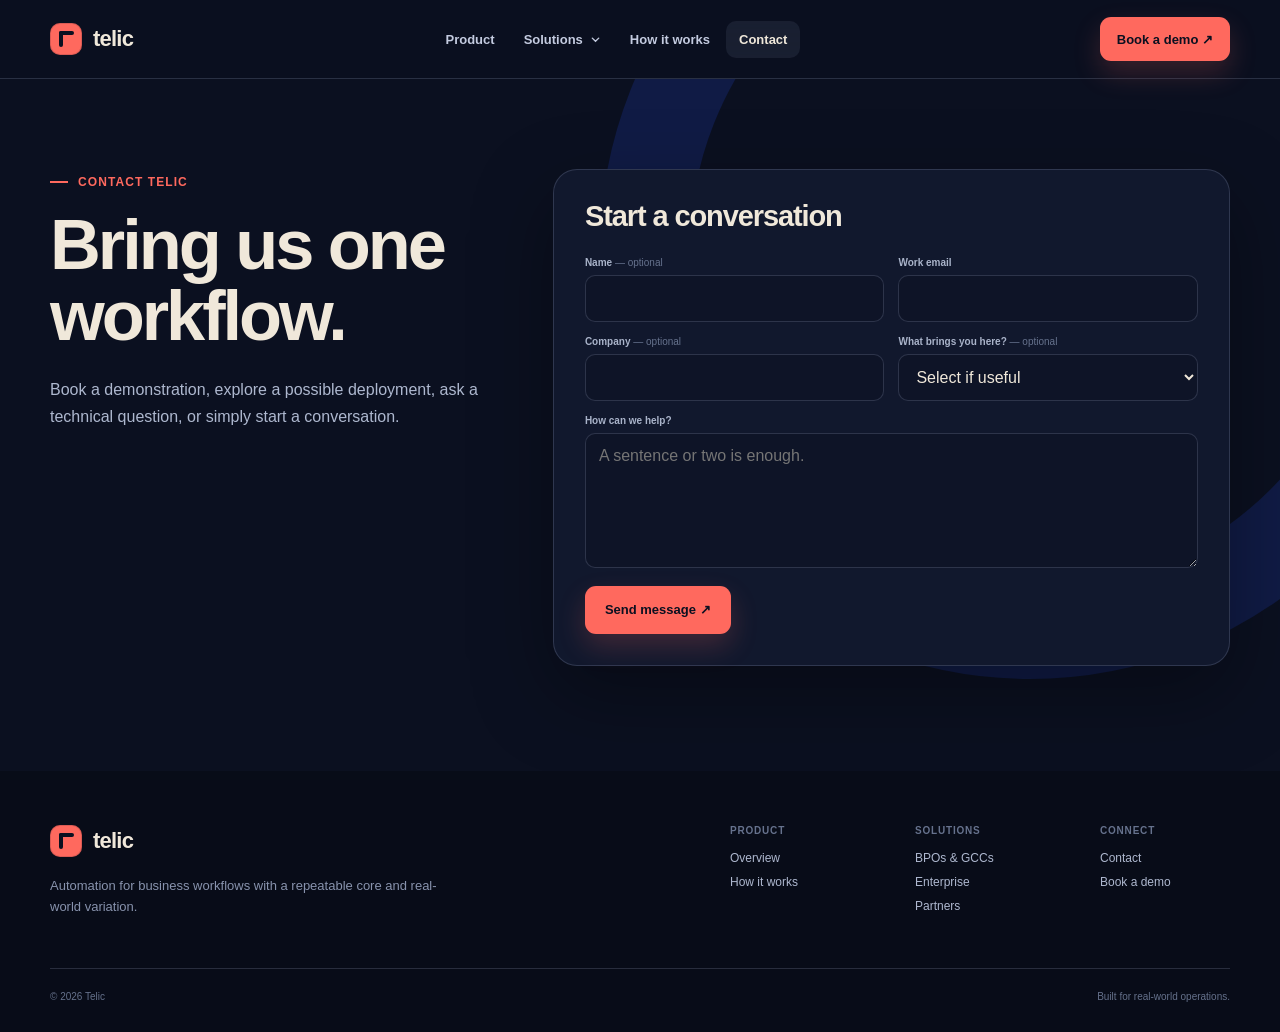
==== commit 17a38b42: "Edits1" ====
--- a/contact.html
+++ b/contact.html
@@ -5,12 +5,12 @@
   <meta name="viewport" content="width=device-width,initial-scale=1">
   <meta name="description" content="Contact Telic or book a workflow automation demonstration.">
   <title>Contact — Telic</title>
-  <link rel="stylesheet" href="styles.css?v=4">
+  <link rel="stylesheet" href="styles.css?v=5">
 </head>
 <body>
   <header class="site-header"><nav class="nav shell" aria-label="Primary navigation"><a class="brand" href="index.html"><span class="brand-mark"></span>telic</a><div class="nav-links"><a class="nav-link" href="product.html">Product</a><div class="solutions"><button class="solutions-trigger" type="button" aria-expanded="false">Solutions <svg width="11" height="11" viewBox="0 0 12 12" fill="none"><path d="m2.5 4.5 3.5 3.5 3.5-3.5" stroke="currentColor" stroke-width="1.5" stroke-linecap="round"/></svg></button><div class="solutions-menu"><a class="solution-link" href="solution-bpo.html"><span class="solution-icon">01</span><span><strong>BPOs &amp; GCCs</strong><small>Increase throughput across high-volume operations.</small></span></a><a class="solution-link" href="solution-enterprise.html"><span class="solution-icon">02</span><span><strong>Enterprise operations</strong><small>Remove manual work from recurring processes.</small></span></a><a class="solution-link" href="solution-partners.html"><span class="solution-icon">03</span><span><strong>Automation partners</strong><small>Deliver more customer workflows with Telic.</small></span></a></div></div><a class="nav-link" href="how-it-works.html">How it works</a><a class="nav-link active" href="contact.html">Contact</a></div><a class="button button-coral nav-cta" href="#demo">Book a demo ↗</a><button class="mobile-toggle" type="button" aria-label="Toggle navigation"><svg width="19" height="19" viewBox="0 0 20 20"><path d="M3 5.5h14M3 10h14M3 14.5h14" stroke="currentColor" stroke-width="1.7" stroke-linecap="round"/></svg></button></nav></header>
-  <main><section class="inner-hero" id="demo"><div class="contact-layout shell"><div class="contact-copy"><div class="eyebrow">Contact Telic</div><h1>Bring us one workflow.</h1><p>Book a demonstration, explore a possible deployment, ask a technical question, or simply start a conversation.</p></div><div class="contact-card"><h2>Start a conversation</h2><p>Only your email and message are required. Everything else is optional.</p><form id="contact-form"><div class="form-grid"><div class="form-field"><label for="name">Name <span class="optional">— optional</span></label><input id="name" name="name" autocomplete="name"></div><div class="form-field"><label for="email">Work email</label><input id="email" name="email" type="email" autocomplete="email" required></div><div class="form-field"><label for="company">Company <span class="optional">— optional</span></label><input id="company" name="company" autocomplete="organization"></div><div class="form-field"><label for="interest">What brings you here? <span class="optional">— optional</span></label><select id="interest" name="interest"><option value="">Select if useful</option><option>Book a product demo</option><option>Explore a workflow</option><option>Discuss a partnership</option><option>General question</option></select></div><div class="form-field full"><label for="message">How can we help?</label><textarea id="message" name="message" required placeholder="A sentence or two is enough."></textarea></div></div><div class="form-submit"><button class="button button-coral" type="submit">Send message ↗</button></div><div class="form-success" role="status">Thanks — we’ll be in touch.</div></form></div></div></section></main>
+  <main><section class="inner-hero" id="demo"><div class="contact-layout shell"><div class="contact-copy"><div class="eyebrow">Contact Telic</div><h1>Bring us one workflow.</h1><p>Book a demonstration, explore a possible deployment, ask a technical question, or simply start a conversation.</p></div><div class="contact-card"><h2>Start a conversation</h2><form id="contact-form"><div class="form-grid"><div class="form-field"><label for="name">Name <span class="optional">— optional</span></label><input id="name" name="name" autocomplete="name"></div><div class="form-field"><label for="email">Work email</label><input id="email" name="email" type="email" autocomplete="email" required></div><div class="form-field"><label for="company">Company <span class="optional">— optional</span></label><input id="company" name="company" autocomplete="organization"></div><div class="form-field"><label for="interest">What brings you here? <span class="optional">— optional</span></label><select id="interest" name="interest"><option value="">Select if useful</option><option>Book a product demo</option><option>Explore a workflow</option><option>Discuss a partnership</option><option>General question</option></select></div><div class="form-field full"><label for="message">How can we help?</label><textarea id="message" name="message" required placeholder="A sentence or two is enough."></textarea></div></div><div class="form-submit"><button class="button button-coral" type="submit">Send message ↗</button></div><div class="form-success" role="status">Thanks — we’ll be in touch.</div></form></div></div></section></main>
   <footer class="site-footer"><div class="shell"><div class="footer-top"><div><a class="brand" href="index.html"><span class="brand-mark"></span>telic</a><p class="footer-description">Automation for business workflows with a repeatable core and real-world variation.</p></div><div class="footer-columns"><div class="footer-column"><strong>Product</strong><a href="product.html">Overview</a><a href="how-it-works.html">How it works</a></div><div class="footer-column"><strong>Solutions</strong><a href="solution-bpo.html">BPOs &amp; GCCs</a><a href="solution-enterprise.html">Enterprise</a><a href="solution-partners.html">Partners</a></div><div class="footer-column"><strong>Connect</strong><a href="contact.html">Contact</a><a href="contact.html#demo">Book a demo</a></div></div></div><div class="footer-bottom"><span>© 2026 Telic</span><span>Built for real-world operations.</span></div></div></footer>
-  <script src="site.js?v=4"></script>
+  <script src="site.js?v=5"></script>
 </body>
 </html>
--- a/styles.css
+++ b/styles.css
@@ -1,4 +1,4 @@
-@import url('https://fonts.googleapis.com/css2?family=Manrope:wght@400;500;600;700;800&display=swap');
+@import url('https://fonts.cdnfonts.com/css/neue-montreal');
 
 :root {
   --midnight: #0b1020;
@@ -21,7 +21,7 @@
   --shadow-light: 0 24px 60px rgba(27, 31, 52, .13);
   --radius-lg: 28px;
   --radius-md: 18px;
-  --font: "Manrope", "Segoe UI Variable", "Segoe UI", Arial, sans-serif;
+  --font: "Neue Montreal", "Helvetica Neue", Helvetica, Arial, sans-serif;
 }
 
 * { box-sizing: border-box; }
@@ -35,8 +35,8 @@
 :focus-visible { outline: 3px solid var(--coral); outline-offset: 3px; }
 
 .shell { width: min(1180px, calc(100% - 44px)); margin-inline: auto; }
-.site-header { position: sticky; top: 0; z-index: 50; padding: 14px 0; background: linear-gradient(to bottom, rgba(11,16,32,.9), rgba(11,16,32,.25), transparent); }
-.nav { display: flex; align-items: center; justify-content: space-between; min-height: 66px; padding: 9px 10px 9px 18px; border: 1px solid var(--line-dark); border-radius: 17px; background: rgba(17,24,45,.82); box-shadow: 0 12px 32px rgba(0,0,0,.18); backdrop-filter: blur(18px); }
+.site-header { position: sticky; top: 0; z-index: 50; border-bottom: 1px solid var(--line-dark); background: rgba(11,16,32,.9); backdrop-filter: blur(18px); }
+.nav { display: flex; align-items: center; justify-content: space-between; min-height: 78px; padding: 0; }
 .brand { display: flex; align-items: center; gap: 11px; color: var(--cream); font-size: 22px; font-weight: 800; letter-spacing: -.035em; }
 .brand-mark { position: relative; width: 32px; height: 32px; border-radius: 10px; background: var(--coral); box-shadow: inset 0 0 0 1px rgba(11,16,32,.15); }
 .brand-mark::before, .brand-mark::after { content: ""; position: absolute; left: 9px; background: var(--midnight); }
@@ -121,11 +121,11 @@
 .machine-float.two { left: -27px; bottom: 34px; }
 
 /* Hero: Telic coordinating work in the target application */
-.hero-runtime { position: relative; padding: 15px; border: 1px solid rgba(203,216,255,.2); border-radius: 26px; background: rgba(17,24,45,.78); box-shadow: 0 38px 90px rgba(0,0,0,.38); }
+.hero-runtime { position: relative; overflow: hidden; border: 1px solid rgba(203,216,255,.2); border-radius: 24px; background: rgba(17,24,45,.78); box-shadow: 0 38px 90px rgba(0,0,0,.38); }
 .runtime-explainer { display: flex; align-items: center; justify-content: space-between; gap: 20px; padding: 4px 5px 14px; }
 .runtime-explainer span { color: var(--coral); font-size: 8px; font-weight: 850; letter-spacing: .1em; }
 .runtime-explainer strong { color: #cbd3e6; font-size: 10px; }
-.runtime-split { position: relative; display: grid; grid-template-columns: 1.08fr 30px .92fr; min-height: 430px; overflow: hidden; border: 1px solid var(--line-dark); border-radius: 18px; background: #0c1222; }
+.runtime-split { position: relative; display: grid; grid-template-columns: 1.08fr 30px .92fr; min-height: 430px; overflow: hidden; background: #0c1222; }
 .visual-label { display: flex; align-items: center; gap: 7px; min-height: 32px; padding: 0 12px; color: #8e99b3; background: #121a30; font-size: 7px; font-weight: 850; letter-spacing: .08em; }
 .visual-label i { width: 6px; height: 6px; border-radius: 50%; background: #7ca8ff; }
 .business-app { min-width: 0; background: #dde2eb; color: #263047; }
@@ -144,9 +144,10 @@
 .app-fields label { position: relative; display: block; padding: 8px; border: 1px solid #c4cbd6; border-radius: 6px; color: #7a8498; background: #f6f7f9; font-size: 5px; font-weight: 850; letter-spacing: .05em; }
 .app-fields label b { display: block; margin-top: 5px; color: #2c3549; font-size: 7px; letter-spacing: 0; }
 .app-fields .wide { grid-column: 1 / -1; }
-.active-field { border: 2px solid var(--coral) !important; box-shadow: 0 0 0 4px rgba(255,105,94,.13); }
-.active-field em { position: absolute; right: 7px; top: 6px; padding: 3px 5px; border-radius: 4px; color: #fff; background: var(--coral-dark); font-size: 5px; font-style: normal; }
-.app-table { display: grid; grid-template-columns: 1fr 35px 50px; gap: 5px; margin-top: 10px; padding: 9px; border-radius: 7px; background: #f6f7f9; }
+.app-fields label em, .app-table em { display: none; position: absolute; right: 7px; top: 6px; padding: 3px 5px; border-radius: 4px; color: #fff; background: var(--coral-dark); font-size: 5px; font-style: normal; }
+.app-fields [data-hero-step].is-current, .app-table.is-current { position: relative; border: 2px solid var(--coral) !important; box-shadow: 0 0 0 4px rgba(255,105,94,.13); }
+.app-fields [data-hero-step].is-current em, .app-table.is-current em { display: block; }
+.app-table { position: relative; display: grid; grid-template-columns: 1fr 35px 50px; gap: 5px; margin-top: 10px; padding: 9px; border: 1px solid transparent; border-radius: 7px; background: #f6f7f9; }
 .app-table span { color: #8992a5; font-size: 5px; font-weight: 850; }
 .app-table b { padding-top: 6px; border-top: 1px solid #d8dce4; font-size: 6px; }
 .control-link { position: relative; z-index: 2; display: grid; place-items: center; align-content: center; gap: 8px; color: var(--coral); background: #0b1020; text-align: center; }
@@ -339,6 +340,18 @@
 .environment-art::before { content: ""; position: absolute; left: 20px; top: 18px; width: 90px; height: 8px; border-radius: 9px; background: var(--midnight); box-shadow: 0 17px 0 rgba(11,16,32,.65), 0 34px 0 rgba(11,16,32,.28); }
 .environment-art::after { content: ""; position: absolute; right: 21px; top: 17px; width: 39px; height: 39px; border: 5px solid rgba(11,16,32,.45); border-radius: 50%; }
 
+.outcome-grid { display: grid; grid-template-columns: repeat(2,1fr); gap: 15px; }
+.outcome-card { position: relative; min-height: 235px; padding: 28px; overflow: hidden; border: 1px solid var(--line-light); border-radius: 21px; background: #f7efe3; }
+.outcome-card::after { content: ""; position: absolute; right: -54px; bottom: -68px; width: 150px; height: 150px; border: 25px solid rgba(36,72,216,.12); border-radius: 50%; }
+.outcome-card > * { position: relative; z-index: 1; }
+.outcome-card > span { color: var(--coral-dark); font-size: 10px; font-weight: 850; }
+.outcome-card strong { display: block; max-width: 410px; margin-top: 42px; font-size: 25px; line-height: 1.15; }
+.outcome-card p { max-width: 470px; margin: 13px 0 0; color: var(--ink-soft); font-size: 13px; line-height: 1.65; }
+.outcome-card.featured { color: var(--cream); background: var(--midnight-2); }
+.outcome-card.featured > span { color: var(--coral); }
+.outcome-card.featured p { color: #aab4ca; }
+.outcome-card.featured::after { border-color: rgba(255,105,94,.18); }
+
 .how-grid { display: grid; grid-template-columns: .8fr 1.2fr; gap: 90px; }
 .how-intro { position: sticky; top: 120px; align-self: start; }
 .how-intro p { margin: 23px 0 28px; }
@@ -357,6 +370,8 @@
 .cta-panel p { max-width: 630px; margin: 20px 0 0; color: #d9e2ff; font-size: 16px; line-height: 1.7; }
 .cta-actions { display: grid; justify-items: start; gap: 11px; }
 .cta-actions small { color: #c9d5ff; font-size: 11px; }
+.cta-panel .button-coral { color: var(--midnight); background: var(--cream); box-shadow: 0 12px 28px rgba(0,0,0,.24); }
+.cta-panel .button-coral:hover { background: var(--cobalt-soft); }
 
 .site-footer { padding: 54px 0 30px; color: var(--cream); background: #080c18; }
 .footer-top { display: grid; grid-template-columns: 1fr auto; gap: 55px; padding-bottom: 45px; }
@@ -471,7 +486,7 @@
 .contact-point { display: grid; grid-template-columns: 33px 1fr; gap: 12px; align-items: center; color: #b4bed4; font-size: 12px; }
 .contact-point i { display: grid; place-items: center; width: 33px; height: 33px; border-radius: 9px; color: var(--midnight); background: var(--coral); font-style: normal; font-weight: 850; }
 .contact-card { padding: 31px; border: 1px solid var(--line-dark); border-radius: 24px; background: var(--midnight-2); box-shadow: var(--shadow-dark); }
-.contact-card h2 { margin: 0 0 8px; font-size: 29px; }
+.contact-card h2 { margin: 0 0 25px; font-size: 29px; }
 .contact-card > p { margin: 0 0 25px; color: #8f9ab4; font-size: 12px; line-height: 1.6; }
 .form-grid { display: grid; grid-template-columns: 1fr 1fr; gap: 14px; }
 .form-field { display: grid; gap: 7px; }
@@ -521,6 +536,7 @@
   .execution-bridge::before, .execution-bridge::after { display: none; }
   .execution-bridge span { transform: rotate(90deg); }
   .visual-logic { grid-template-columns: 1fr; }
+  .outcome-grid { grid-template-columns: 1fr; }
   .process-line { grid-template-columns: repeat(2,1fr); }
   .process-item { border-bottom: 1px solid var(--line-light); }
   .footer-top { grid-template-columns: 1fr; }
@@ -528,7 +544,7 @@
 
 @media (max-width: 650px) {
   .shell { width: min(100% - 26px,1180px); }
-  .site-header { padding-top: 8px; }
+  .site-header { padding: 0; }
   .hero { padding: 50px 0 75px; }
   h1 { font-size: 48px; letter-spacing: -.034em; }
   h2 { font-size: 38px; }
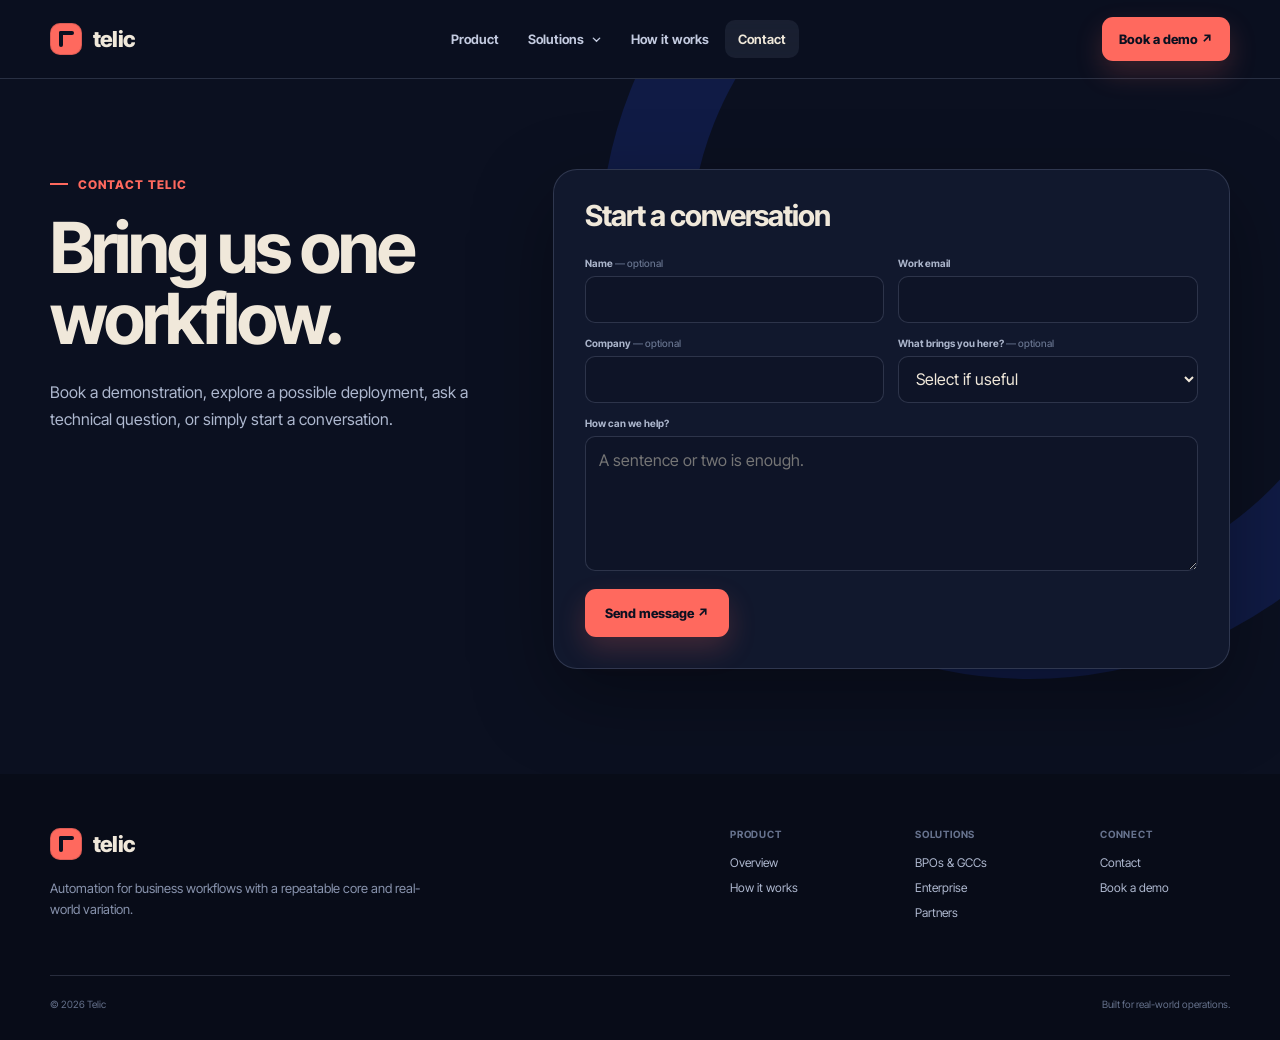
==== commit 52ae32d9: "Edits again" ====
--- a/contact.html
+++ b/contact.html
@@ -5,12 +5,12 @@
   <meta name="viewport" content="width=device-width,initial-scale=1">
   <meta name="description" content="Contact Telic or book a workflow automation demonstration.">
   <title>Contact — Telic</title>
-  <link rel="stylesheet" href="styles.css?v=5">
+  <link rel="stylesheet" href="styles.css?v=6">
 </head>
 <body>
   <header class="site-header"><nav class="nav shell" aria-label="Primary navigation"><a class="brand" href="index.html"><span class="brand-mark"></span>telic</a><div class="nav-links"><a class="nav-link" href="product.html">Product</a><div class="solutions"><button class="solutions-trigger" type="button" aria-expanded="false">Solutions <svg width="11" height="11" viewBox="0 0 12 12" fill="none"><path d="m2.5 4.5 3.5 3.5 3.5-3.5" stroke="currentColor" stroke-width="1.5" stroke-linecap="round"/></svg></button><div class="solutions-menu"><a class="solution-link" href="solution-bpo.html"><span class="solution-icon">01</span><span><strong>BPOs &amp; GCCs</strong><small>Increase throughput across high-volume operations.</small></span></a><a class="solution-link" href="solution-enterprise.html"><span class="solution-icon">02</span><span><strong>Enterprise operations</strong><small>Remove manual work from recurring processes.</small></span></a><a class="solution-link" href="solution-partners.html"><span class="solution-icon">03</span><span><strong>Automation partners</strong><small>Deliver more customer workflows with Telic.</small></span></a></div></div><a class="nav-link" href="how-it-works.html">How it works</a><a class="nav-link active" href="contact.html">Contact</a></div><a class="button button-coral nav-cta" href="#demo">Book a demo ↗</a><button class="mobile-toggle" type="button" aria-label="Toggle navigation"><svg width="19" height="19" viewBox="0 0 20 20"><path d="M3 5.5h14M3 10h14M3 14.5h14" stroke="currentColor" stroke-width="1.7" stroke-linecap="round"/></svg></button></nav></header>
   <main><section class="inner-hero" id="demo"><div class="contact-layout shell"><div class="contact-copy"><div class="eyebrow">Contact Telic</div><h1>Bring us one workflow.</h1><p>Book a demonstration, explore a possible deployment, ask a technical question, or simply start a conversation.</p></div><div class="contact-card"><h2>Start a conversation</h2><form id="contact-form"><div class="form-grid"><div class="form-field"><label for="name">Name <span class="optional">— optional</span></label><input id="name" name="name" autocomplete="name"></div><div class="form-field"><label for="email">Work email</label><input id="email" name="email" type="email" autocomplete="email" required></div><div class="form-field"><label for="company">Company <span class="optional">— optional</span></label><input id="company" name="company" autocomplete="organization"></div><div class="form-field"><label for="interest">What brings you here? <span class="optional">— optional</span></label><select id="interest" name="interest"><option value="">Select if useful</option><option>Book a product demo</option><option>Explore a workflow</option><option>Discuss a partnership</option><option>General question</option></select></div><div class="form-field full"><label for="message">How can we help?</label><textarea id="message" name="message" required placeholder="A sentence or two is enough."></textarea></div></div><div class="form-submit"><button class="button button-coral" type="submit">Send message ↗</button></div><div class="form-success" role="status">Thanks — we’ll be in touch.</div></form></div></div></section></main>
   <footer class="site-footer"><div class="shell"><div class="footer-top"><div><a class="brand" href="index.html"><span class="brand-mark"></span>telic</a><p class="footer-description">Automation for business workflows with a repeatable core and real-world variation.</p></div><div class="footer-columns"><div class="footer-column"><strong>Product</strong><a href="product.html">Overview</a><a href="how-it-works.html">How it works</a></div><div class="footer-column"><strong>Solutions</strong><a href="solution-bpo.html">BPOs &amp; GCCs</a><a href="solution-enterprise.html">Enterprise</a><a href="solution-partners.html">Partners</a></div><div class="footer-column"><strong>Connect</strong><a href="contact.html">Contact</a><a href="contact.html#demo">Book a demo</a></div></div></div><div class="footer-bottom"><span>© 2026 Telic</span><span>Built for real-world operations.</span></div></div></footer>
-  <script src="site.js?v=5"></script>
+  <script src="site.js?v=6"></script>
 </body>
 </html>
--- a/styles.css
+++ b/styles.css
@@ -1,4 +1,4 @@
-@import url('https://fonts.cdnfonts.com/css/neue-montreal');
+@import url('https://fonts.googleapis.com/css2?family=Inter+Tight:wght@400;500;600;700;800&display=swap');
 
 :root {
   --midnight: #0b1020;
@@ -21,7 +21,7 @@
   --shadow-light: 0 24px 60px rgba(27, 31, 52, .13);
   --radius-lg: 28px;
   --radius-md: 18px;
-  --font: "Neue Montreal", "Helvetica Neue", Helvetica, Arial, sans-serif;
+  --font: "Neue Montreal", "Inter Tight", "Helvetica Neue", Helvetica, Arial, sans-serif;
 }
 
 * { box-sizing: border-box; }
@@ -347,10 +347,6 @@
 .outcome-card > span { color: var(--coral-dark); font-size: 10px; font-weight: 850; }
 .outcome-card strong { display: block; max-width: 410px; margin-top: 42px; font-size: 25px; line-height: 1.15; }
 .outcome-card p { max-width: 470px; margin: 13px 0 0; color: var(--ink-soft); font-size: 13px; line-height: 1.65; }
-.outcome-card.featured { color: var(--cream); background: var(--midnight-2); }
-.outcome-card.featured > span { color: var(--coral); }
-.outcome-card.featured p { color: #aab4ca; }
-.outcome-card.featured::after { border-color: rgba(255,105,94,.18); }
 
 .how-grid { display: grid; grid-template-columns: .8fr 1.2fr; gap: 90px; }
 .how-intro { position: sticky; top: 120px; align-self: start; }
@@ -414,7 +410,7 @@
 .process-item p { margin: 0; color: var(--ink-soft); font-size: 12px; line-height: 1.58; }
 
 /* How it works: workflow design beside the target application */
-.design-execution-visual { display: grid; grid-template-columns: 1fr 64px 1fr; overflow: hidden; min-height: 585px; border: 1px solid var(--line-light); border-radius: 24px; background: #d8cfc1; box-shadow: var(--shadow-light); }
+.design-execution-visual { display: grid; grid-template-columns: 1fr 64px 1fr; overflow: hidden; min-height: 650px; border: 1px solid var(--line-light); border-radius: 24px; background: #d8cfc1; box-shadow: var(--shadow-light); }
 .design-panel, .target-panel { min-width: 0; }
 .design-panel { color: var(--cream); background: var(--midnight); }
 .target-panel { color: #2b3448; background: #dfe4ec; }
@@ -424,7 +420,7 @@
 .target-panel .panel-ribbon { border-color: #c8ced8; background: #f5f7fa; }
 .target-panel .panel-ribbon span { color: #738097; }
 .target-panel .panel-ribbon b { color: #30394d; }
-.designer-body { display: grid; grid-template-columns: 64px 1fr; min-height: 530px; }
+.designer-body { display: grid; grid-template-columns: 72px 1fr; min-height: 595px; }
 .designer-body > aside { display: grid; align-content: start; gap: 6px; padding: 14px 7px; border-right: 1px solid var(--line-dark); color: #65718b; background: #0e1426; font-size: 6px; font-weight: 850; text-align: center; }
 .designer-body > aside span { padding: 9px 2px; border-radius: 6px; }
 .designer-body > aside .selected { color: var(--cream); background: #1d2948; }
@@ -436,11 +432,15 @@
 .design-node b { color: #dde3f0; font-size: 8px; }
 .design-node small { margin-top: 4px; color: #79859e; font-size: 6px; line-height: 1.35; }
 .design-node em { padding: 5px; border-radius: 5px; color: #8793ac; background: rgba(203,216,255,.07); font-size: 5px; font-style: normal; font-weight: 900; }
-.design-node.done { opacity: .86; }
-.design-node.done i { color: var(--midnight); background: var(--cobalt-soft); }
-.design-node.active { border-color: rgba(255,105,94,.7); background: #281c2f; opacity: 1; box-shadow: 0 12px 30px rgba(0,0,0,.18); }
-.design-node.active i { color: var(--midnight); background: var(--coral); }
-.design-node.active em { color: #ffaaa3; background: rgba(255,105,94,.12); }
+.design-node.complete { opacity: .86; }
+.design-node.complete i { color: var(--midnight); background: var(--cobalt-soft); }
+.design-node.current { border-color: rgba(255,105,94,.7); background: #281c2f; opacity: 1; box-shadow: 0 12px 30px rgba(0,0,0,.18); }
+.design-node.current i { color: var(--midnight); background: var(--coral); }
+.design-node.current em { color: #ffaaa3; background: rgba(255,105,94,.12); }
+.design-execution-visual[data-how-state="exception"] .design-node.current { border-color: rgba(244,184,96,.85); background: #2d251e; }
+.design-execution-visual[data-how-state="exception"] .design-node.current i { background: var(--amber); }
+.design-execution-visual[data-how-state="model"] .design-node.current { border-color: rgba(124,168,255,.8); background: #162445; }
+.design-execution-visual[data-how-state="model"] .design-node.current i { background: var(--cobalt-soft); }
 .node-link { width: 1px; height: 15px; margin-left: 25px; background: #39435e; }
 .node-link.done { background: var(--coral); box-shadow: 0 0 7px rgba(255,105,94,.45); }
 .execution-bridge { position: relative; z-index: 2; display: grid; place-content: center; gap: 7px; color: var(--coral); background: #cfc5b7; text-align: center; }
@@ -452,12 +452,12 @@
 .execution-bridge b { color: var(--ink); font-size: 7px; }
 .execution-bridge small { color: #746e75; font-size: 5px; font-weight: 850; }
 .target-chrome { display: flex; justify-content: space-between; min-height: 30px; padding: 9px 13px; color: #747f93; background: #cdd3dd; font-size: 6px; }
-.target-body { display: grid; grid-template-columns: 67px 1fr; min-height: 500px; }
+.target-body { display: grid; grid-template-columns: 72px 1fr; min-height: 565px; }
 .target-body > aside { display: grid; align-content: start; gap: 6px; padding: 12px 7px; color: #68748b; background: #c4cbd6; font-size: 6px; text-align: center; }
 .target-body > aside strong { display: grid; place-items: center; width: 31px; height: 31px; margin: 0 auto 8px; border-radius: 8px; color: white; background: #31405f; }
 .target-body > aside span { padding: 8px 2px; border-radius: 6px; }
 .target-body > aside .selected { color: white; background: #31405f; }
-.target-work { padding: 17px 15px; }
+.target-work { position: relative; overflow: hidden; padding: 20px 17px; }
 .target-heading { display: flex; justify-content: space-between; align-items: center; }
 .target-heading small { display: block; color: #7e889b; font-size: 6px; font-weight: 800; }
 .target-heading b { display: block; margin-top: 5px; font-size: 12px; }
@@ -468,11 +468,86 @@
 .target-form { display: grid; grid-template-columns: 1fr 1fr; gap: 10px; margin-top: 17px; }
 .target-form label { position: relative; display: block; min-height: 58px; padding: 10px; border: 1px solid #c6ccd6; border-radius: 7px; color: #7d8799; background: #f7f8fa; font-size: 6px; font-weight: 800; }
 .target-form label b { display: block; margin-top: 7px; color: #30394c; font-size: 8px; }
-.target-form .target-active { grid-column: 1 / -1; border: 2px solid var(--coral); box-shadow: 0 0 0 5px rgba(255,105,94,.13); }
-.target-active em { position: absolute; top: 8px; right: 8px; padding: 4px 5px; border-radius: 4px; color: white; background: var(--coral-dark); font-size: 5px; font-style: normal; }
+.target-form .target-product { grid-column: 1 / -1; }
+.target-form [data-how-target].how-current, .target-actions.how-current { border-color: var(--coral); box-shadow: 0 0 0 5px rgba(255,105,94,.13); }
+.target-product em { display: none; position: absolute; top: 8px; right: 8px; padding: 4px 6px; border-radius: 4px; color: white; background: var(--coral-dark); font-size: 7px; font-style: normal; }
+.target-product.how-current em { display: block; }
 .target-actions { display: flex; justify-content: flex-end; align-items: center; gap: 9px; margin-top: 20px; font-size: 7px; }
 .target-actions span { color: #737e92; }
 .target-actions b { padding: 9px 13px; border-radius: 6px; color: white; background: #31405f; }
+.how-exception-card, .how-model-card { position: absolute; left: 50%; top: 55%; z-index: 3; width: min(275px,calc(100% - 30px)); padding: 18px; border-radius: 13px; opacity: 0; transform: translate(-50%,-44%) scale(.96); transition: opacity .3s ease, transform .3s ease; pointer-events: none; }
+.how-exception-card { border: 1px solid rgba(135,83,27,.26); color: #30394c; background: #fff7e8; box-shadow: 0 20px 55px rgba(56,42,25,.24); }
+.how-model-card { border: 1px solid rgba(124,168,255,.4); color: var(--cream); background: #101a34; box-shadow: 0 20px 55px rgba(11,16,32,.38); }
+.how-exception-card > span, .how-model-card > span { display: inline-flex; margin-bottom: 11px; padding: 5px 7px; border-radius: 5px; font-size: 8px; font-weight: 900; letter-spacing: .06em; }
+.how-exception-card > span { color: #784817; background: #f4cd91; }
+.how-model-card > span { color: #cbd8ff; background: rgba(124,168,255,.16); }
+.how-exception-card strong, .how-model-card strong { display: block; font-size: 12px; line-height: 1.35; }
+.how-exception-card p, .how-model-card p { margin: 8px 0 0; font-size: 9px; line-height: 1.55; }
+.how-exception-card p { color: #69738b; }
+.how-model-card p { color: #9da9c3; }
+.how-model-card > div { overflow: hidden; height: 5px; margin-top: 14px; border-radius: 99px; background: rgba(203,216,255,.1); }
+.how-model-card > div i { display: block; width: 58%; height: 100%; border-radius: inherit; background: linear-gradient(90deg,var(--coral),#7ca8ff); animation: reasoning 1.1s ease-in-out infinite alternate; }
+.design-execution-visual[data-how-state="exception"] .how-exception-card, .design-execution-visual[data-how-state="model"] .how-model-card { opacity: 1; transform: translate(-50%,-50%) scale(1); }
+.how-resolved-banner, .how-verified-toast { position: absolute; left: 17px; right: 17px; bottom: 17px; z-index: 4; display: grid; grid-template-columns: 34px 1fr; align-items: center; gap: 11px; padding: 12px; border-radius: 11px; opacity: 0; transform: translateY(12px); transition: opacity .3s ease, transform .3s ease; }
+.how-resolved-banner { color: #eaf0ff; background: #1a3977; }
+.how-verified-toast { color: #241b1a; background: #f3c3bd; }
+.how-resolved-banner > i, .how-verified-toast > i { display: grid; place-items: center; width: 34px; height: 34px; border-radius: 8px; background: rgba(255,255,255,.2); font-style: normal; font-weight: 900; }
+.how-resolved-banner strong, .how-verified-toast strong { display: block; font-size: 10px; }
+.how-resolved-banner small, .how-verified-toast small { display: block; margin-top: 3px; font-size: 8px; opacity: .76; }
+.design-execution-visual[data-how-state="continue"] .how-resolved-banner, .design-execution-visual[data-how-state="verified"] .how-verified-toast { opacity: 1; transform: translateY(0); }
+
+/* Readable type inside product visuals */
+.visual-label { font-size: 9px; }
+.app-chrome { font-size: 9px; }
+.app-layout aside { font-size: 8px; }
+.app-layout aside b { font-size: 10px; }
+.app-title small, .control-head small { font-size: 8px; }
+.app-title strong { font-size: 14px; }
+.app-title > span { font-size: 8px; }
+.app-fields label { font-size: 8px; }
+.app-fields label b { font-size: 10px; }
+.app-fields label em, .app-table em { font-size: 7px; }
+.app-table span { font-size: 7px; }
+.app-table b { font-size: 8px; }
+.control-link small { font-size: 7px; }
+.control-head strong { font-size: 11px; }
+.control-head > span { font-size: 7px; }
+.control-step b { font-size: 10px; }
+.control-step small { font-size: 7px; }
+.control-status small { font-size: 7px; }
+.control-status strong { font-size: 10px; }
+.comparison-head span { font-size: 9px; }
+.comparison-head strong { font-size: 13px; }
+.lane-title span { font-size: 9px; }
+.lane-title strong { font-size: 17px; }
+.lane-appbar { font-size: 8px; }
+.screen-change > span { font-size: 7px; }
+.screen-change strong { font-size: 11px; }
+.screen-change small { font-size: 8px; }
+.path-node span { font-size: 9px; }
+.path-node b { font-size: 7px; }
+.lane-outcome b { font-size: 10px; }
+.lane-outcome small { font-size: 8px; }
+.panel-ribbon span { font-size: 9px; }
+.panel-ribbon b { font-size: 11px; }
+.designer-body > aside { font-size: 8px; }
+.canvas-note { font-size: 8px; }
+.design-node b { font-size: 10px; }
+.design-node small { font-size: 8px; }
+.design-node em { font-size: 7px; }
+.execution-bridge b { font-size: 9px; }
+.execution-bridge small { font-size: 7px; }
+.target-chrome { font-size: 8px; }
+.target-body > aside { font-size: 8px; }
+.target-heading small { font-size: 8px; }
+.target-heading b { font-size: 14px; }
+.target-heading > span, .target-tabs { font-size: 8px; }
+.target-form label { font-size: 8px; }
+.target-form label b { font-size: 10px; }
+.target-actions { font-size: 9px; }
+.visual-logic article > span { font-size: 10px; }
+.visual-logic b { font-size: 13px; }
+.visual-logic p { font-size: 11px; }
 .visual-logic { display: grid; grid-template-columns: repeat(3,1fr); gap: 13px; margin-top: 15px; }
 .visual-logic article { display: grid; grid-template-columns: 34px 1fr; gap: 11px; padding: 17px; border: 1px solid var(--line-light); border-radius: 14px; background: #f7efe3; }
 .visual-logic article > span { display: grid; place-items: center; width: 34px; height: 34px; border-radius: 9px; color: var(--cream); background: var(--midnight); font-size: 8px; font-weight: 900; }
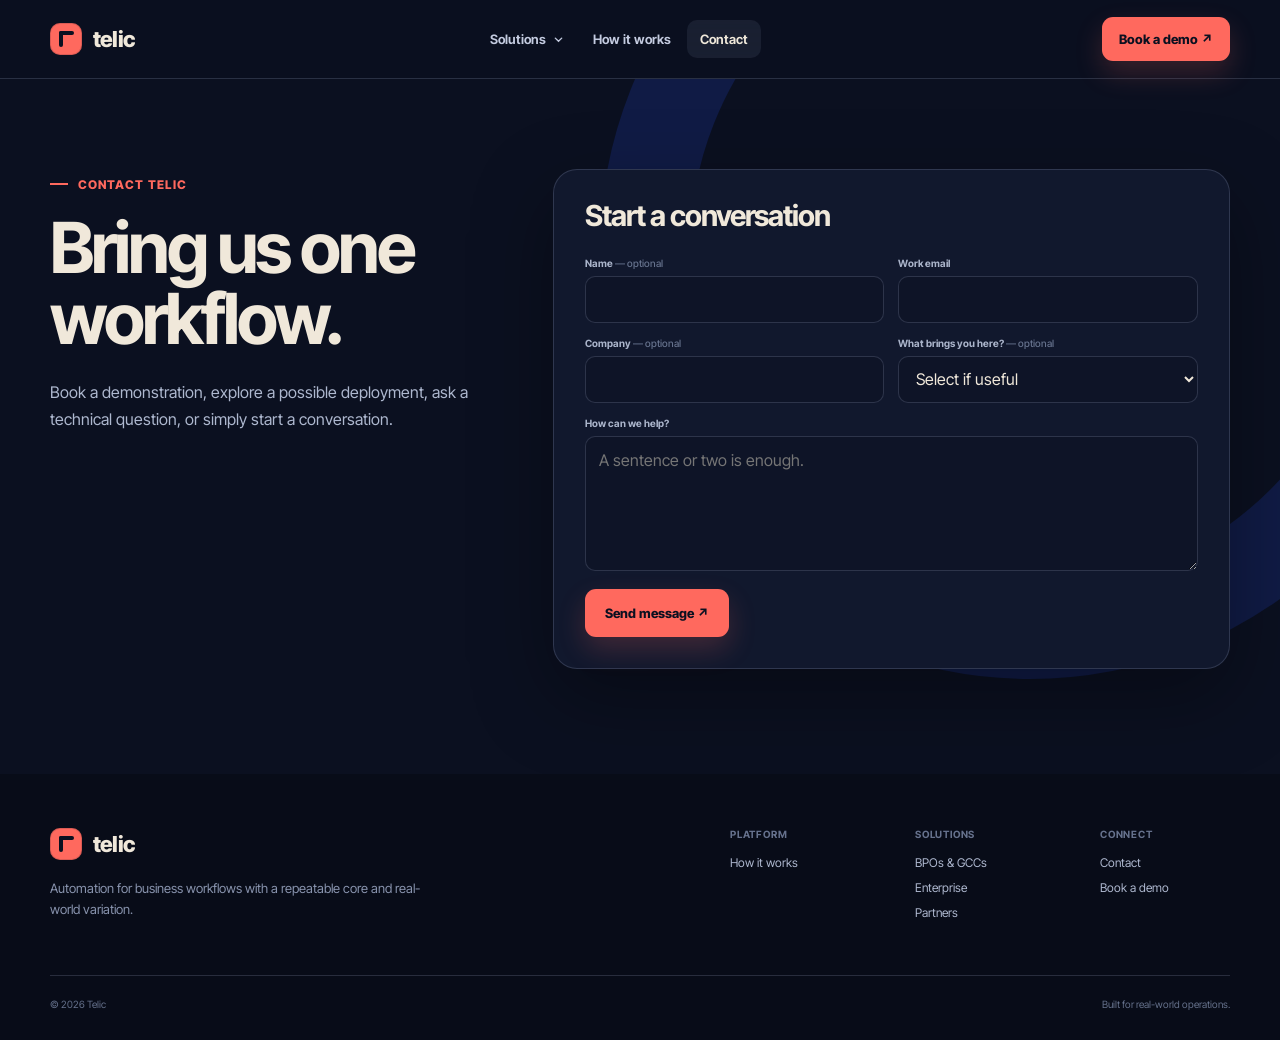
==== commit 69d0c36a: "Minor edits" ====
--- a/contact.html
+++ b/contact.html
@@ -5,12 +5,12 @@
   <meta name="viewport" content="width=device-width,initial-scale=1">
   <meta name="description" content="Contact Telic or book a workflow automation demonstration.">
   <title>Contact — Telic</title>
-  <link rel="stylesheet" href="styles.css?v=6">
+  <link rel="stylesheet" href="styles.css?v=7">
 </head>
 <body>
-  <header class="site-header"><nav class="nav shell" aria-label="Primary navigation"><a class="brand" href="index.html"><span class="brand-mark"></span>telic</a><div class="nav-links"><a class="nav-link" href="product.html">Product</a><div class="solutions"><button class="solutions-trigger" type="button" aria-expanded="false">Solutions <svg width="11" height="11" viewBox="0 0 12 12" fill="none"><path d="m2.5 4.5 3.5 3.5 3.5-3.5" stroke="currentColor" stroke-width="1.5" stroke-linecap="round"/></svg></button><div class="solutions-menu"><a class="solution-link" href="solution-bpo.html"><span class="solution-icon">01</span><span><strong>BPOs &amp; GCCs</strong><small>Increase throughput across high-volume operations.</small></span></a><a class="solution-link" href="solution-enterprise.html"><span class="solution-icon">02</span><span><strong>Enterprise operations</strong><small>Remove manual work from recurring processes.</small></span></a><a class="solution-link" href="solution-partners.html"><span class="solution-icon">03</span><span><strong>Automation partners</strong><small>Deliver more customer workflows with Telic.</small></span></a></div></div><a class="nav-link" href="how-it-works.html">How it works</a><a class="nav-link active" href="contact.html">Contact</a></div><a class="button button-coral nav-cta" href="#demo">Book a demo ↗</a><button class="mobile-toggle" type="button" aria-label="Toggle navigation"><svg width="19" height="19" viewBox="0 0 20 20"><path d="M3 5.5h14M3 10h14M3 14.5h14" stroke="currentColor" stroke-width="1.7" stroke-linecap="round"/></svg></button></nav></header>
+  <header class="site-header"><nav class="nav shell" aria-label="Primary navigation"><a class="brand" href="index.html"><span class="brand-mark"></span>telic</a><div class="nav-links"><div class="solutions"><button class="solutions-trigger" type="button" aria-expanded="false">Solutions <svg width="11" height="11" viewBox="0 0 12 12" fill="none"><path d="m2.5 4.5 3.5 3.5 3.5-3.5" stroke="currentColor" stroke-width="1.5" stroke-linecap="round"/></svg></button><div class="solutions-menu"><a class="solution-link" href="solution-bpo.html"><span class="solution-icon">01</span><span><strong>BPOs &amp; GCCs</strong><small>Increase throughput across high-volume operations.</small></span></a><a class="solution-link" href="solution-enterprise.html"><span class="solution-icon">02</span><span><strong>Enterprise operations</strong><small>Remove manual work from recurring processes.</small></span></a><a class="solution-link" href="solution-partners.html"><span class="solution-icon">03</span><span><strong>Automation partners</strong><small>Deliver more customer workflows with Telic.</small></span></a></div></div><a class="nav-link" href="how-it-works.html">How it works</a><a class="nav-link active" href="contact.html">Contact</a></div><a class="button button-coral nav-cta" href="#demo">Book a demo ↗</a><button class="mobile-toggle" type="button" aria-label="Toggle navigation"><svg width="19" height="19" viewBox="0 0 20 20"><path d="M3 5.5h14M3 10h14M3 14.5h14" stroke="currentColor" stroke-width="1.7" stroke-linecap="round"/></svg></button></nav></header>
   <main><section class="inner-hero" id="demo"><div class="contact-layout shell"><div class="contact-copy"><div class="eyebrow">Contact Telic</div><h1>Bring us one workflow.</h1><p>Book a demonstration, explore a possible deployment, ask a technical question, or simply start a conversation.</p></div><div class="contact-card"><h2>Start a conversation</h2><form id="contact-form"><div class="form-grid"><div class="form-field"><label for="name">Name <span class="optional">— optional</span></label><input id="name" name="name" autocomplete="name"></div><div class="form-field"><label for="email">Work email</label><input id="email" name="email" type="email" autocomplete="email" required></div><div class="form-field"><label for="company">Company <span class="optional">— optional</span></label><input id="company" name="company" autocomplete="organization"></div><div class="form-field"><label for="interest">What brings you here? <span class="optional">— optional</span></label><select id="interest" name="interest"><option value="">Select if useful</option><option>Book a product demo</option><option>Explore a workflow</option><option>Discuss a partnership</option><option>General question</option></select></div><div class="form-field full"><label for="message">How can we help?</label><textarea id="message" name="message" required placeholder="A sentence or two is enough."></textarea></div></div><div class="form-submit"><button class="button button-coral" type="submit">Send message ↗</button></div><div class="form-success" role="status">Thanks — we’ll be in touch.</div></form></div></div></section></main>
-  <footer class="site-footer"><div class="shell"><div class="footer-top"><div><a class="brand" href="index.html"><span class="brand-mark"></span>telic</a><p class="footer-description">Automation for business workflows with a repeatable core and real-world variation.</p></div><div class="footer-columns"><div class="footer-column"><strong>Product</strong><a href="product.html">Overview</a><a href="how-it-works.html">How it works</a></div><div class="footer-column"><strong>Solutions</strong><a href="solution-bpo.html">BPOs &amp; GCCs</a><a href="solution-enterprise.html">Enterprise</a><a href="solution-partners.html">Partners</a></div><div class="footer-column"><strong>Connect</strong><a href="contact.html">Contact</a><a href="contact.html#demo">Book a demo</a></div></div></div><div class="footer-bottom"><span>© 2026 Telic</span><span>Built for real-world operations.</span></div></div></footer>
-  <script src="site.js?v=6"></script>
+  <footer class="site-footer"><div class="shell"><div class="footer-top"><div><a class="brand" href="index.html"><span class="brand-mark"></span>telic</a><p class="footer-description">Automation for business workflows with a repeatable core and real-world variation.</p></div><div class="footer-columns"><div class="footer-column"><strong>Platform</strong><a href="how-it-works.html">How it works</a></div><div class="footer-column"><strong>Solutions</strong><a href="solution-bpo.html">BPOs &amp; GCCs</a><a href="solution-enterprise.html">Enterprise</a><a href="solution-partners.html">Partners</a></div><div class="footer-column"><strong>Connect</strong><a href="contact.html">Contact</a><a href="contact.html#demo">Book a demo</a></div></div></div><div class="footer-bottom"><span>© 2026 Telic</span><span>Built for real-world operations.</span></div></div></footer>
+  <script src="site.js?v=7"></script>
 </body>
 </html>
--- a/styles.css
+++ b/styles.css
@@ -340,13 +340,27 @@
 .environment-art::before { content: ""; position: absolute; left: 20px; top: 18px; width: 90px; height: 8px; border-radius: 9px; background: var(--midnight); box-shadow: 0 17px 0 rgba(11,16,32,.65), 0 34px 0 rgba(11,16,32,.28); }
 .environment-art::after { content: ""; position: absolute; right: 21px; top: 17px; width: 39px; height: 39px; border: 5px solid rgba(11,16,32,.45); border-radius: 50%; }
 
-.outcome-grid { display: grid; grid-template-columns: repeat(2,1fr); gap: 15px; }
-.outcome-card { position: relative; min-height: 235px; padding: 28px; overflow: hidden; border: 1px solid var(--line-light); border-radius: 21px; background: #f7efe3; }
-.outcome-card::after { content: ""; position: absolute; right: -54px; bottom: -68px; width: 150px; height: 150px; border: 25px solid rgba(36,72,216,.12); border-radius: 50%; }
-.outcome-card > * { position: relative; z-index: 1; }
-.outcome-card > span { color: var(--coral-dark); font-size: 10px; font-weight: 850; }
-.outcome-card strong { display: block; max-width: 410px; margin-top: 42px; font-size: 25px; line-height: 1.15; }
-.outcome-card p { max-width: 470px; margin: 13px 0 0; color: var(--ink-soft); font-size: 13px; line-height: 1.65; }
+.audience-tabs { display: grid; grid-template-columns: repeat(3,1fr); gap: 8px; padding: 7px; border: 1px solid var(--line-light); border-radius: 17px; background: #ded5c7; }
+.audience-tab { display: flex; align-items: center; gap: 12px; min-height: 64px; padding: 0 18px; border: 0; border-radius: 11px; color: #6f6b73; background: transparent; cursor: pointer; font-size: 13px; font-weight: 750; text-align: left; transition: color .2s ease, background .2s ease, transform .2s ease; }
+.audience-tab span { display: grid; place-items: center; width: 29px; height: 29px; border: 1px solid rgba(17,24,45,.15); border-radius: 8px; font-size: 9px; }
+.audience-tab:hover { color: var(--ink); background: rgba(255,250,241,.45); }
+.audience-tab.active { color: var(--cream); background: var(--midnight); box-shadow: 0 10px 28px rgba(17,24,45,.2); transform: translateY(-1px); }
+.audience-tab.active span { border-color: rgba(255,105,94,.45); color: var(--midnight); background: var(--coral); }
+.audience-panels { margin-top: 15px; }
+.audience-panel { display: none; grid-template-columns: 1.08fr .92fr; min-height: 510px; overflow: hidden; border: 1px solid var(--line-light); border-radius: 24px; background: #f7efe3; box-shadow: var(--shadow-light); }
+.audience-panel.active { display: grid; }
+.audience-copy { padding: 48px; }
+.audience-kicker { color: var(--coral-dark); font-size: 10px; font-weight: 850; letter-spacing: .09em; }
+.audience-copy h3 { max-width: 670px; margin: 24px 0 17px; font-size: clamp(30px,3.2vw,45px); line-height: 1.08; letter-spacing: -.035em; }
+.audience-copy > p { max-width: 660px; margin: 0; color: var(--ink-soft); font-size: 15px; line-height: 1.72; }
+.audience-copy ul { display: grid; gap: 12px; margin: 26px 0 31px; padding: 0; list-style: none; }
+.audience-copy li { position: relative; padding-left: 25px; color: #3e4658; font-size: 13px; line-height: 1.5; }
+.audience-copy li::before { content: "✓"; position: absolute; left: 0; top: 0; color: var(--coral-dark); font-weight: 900; }
+.audience-map { display: grid; align-content: center; gap: 10px; padding: 38px; color: var(--cream); background: var(--midnight-2); }
+.audience-map > div { padding: 20px; border: 1px solid var(--line-dark); border-radius: 15px; background: rgba(203,216,255,.045); }
+.audience-map small { display: block; margin-bottom: 8px; color: var(--coral); font-size: 8px; font-weight: 850; letter-spacing: .09em; }
+.audience-map strong { display: block; color: #dce2f0; font-size: 15px; line-height: 1.45; }
+.audience-map > span { padding-left: 22px; color: #596783; font-size: 17px; transform: rotate(90deg); transform-origin: left center; }
 
 .how-grid { display: grid; grid-template-columns: .8fr 1.2fr; gap: 90px; }
 .how-intro { position: sticky; top: 120px; align-self: start; }
@@ -402,6 +416,14 @@
 .feature-check { display: grid; place-items: center; width: 38px; height: 38px; border-radius: 10px; color: var(--midnight); background: var(--coral); font-weight: 900; }
 .feature-row h3 { margin: 1px 0 6px; font-size: 16px; }
 .feature-row p { margin: 0; color: #d4ddfb; font-size: 12px; line-height: 1.58; }
+.improvement-cycle { display: grid; grid-template-columns: repeat(5,1fr); overflow: hidden; border: 1px solid var(--line-dark); border-radius: 21px; background: var(--midnight-2); }
+.improvement-cycle article { position: relative; min-height: 285px; padding: 25px 21px; border-right: 1px solid var(--line-dark); }
+.improvement-cycle article:last-child { border-right: 0; }
+.improvement-cycle span { color: var(--coral); font-size: 10px; font-weight: 850; }
+.improvement-cycle h3 { margin: 52px 0 12px; font-size: 19px; }
+.improvement-cycle p { margin: 0; color: #9faac3; font-size: 12px; line-height: 1.65; }
+.improvement-cycle .intelligence { background: #1c294d; }
+.improvement-cycle .intelligence::before { content: "AI ONLY HERE"; position: absolute; right: 15px; top: 18px; padding: 5px 6px; border-radius: 5px; color: var(--midnight); background: var(--coral); font-size: 7px; font-weight: 900; letter-spacing: .06em; }
 .process-line { display: grid; grid-template-columns: repeat(5, 1fr); overflow: hidden; border: 1px solid var(--line-light); border-radius: 20px; }
 .process-item { min-height: 220px; padding: 23px; border-right: 1px solid var(--line-light); background: #f7efe3; }
 .process-item:last-child { border-right: 0; }
@@ -611,8 +633,12 @@
   .execution-bridge::before, .execution-bridge::after { display: none; }
   .execution-bridge span { transform: rotate(90deg); }
   .visual-logic { grid-template-columns: 1fr; }
-  .outcome-grid { grid-template-columns: 1fr; }
+  .audience-panel { grid-template-columns: 1fr; }
+  .audience-map { grid-template-columns: repeat(3,1fr); }
+  .audience-map > span { display: none; }
   .process-line { grid-template-columns: repeat(2,1fr); }
+  .improvement-cycle { grid-template-columns: repeat(2,1fr); }
+  .improvement-cycle article { border-bottom: 1px solid var(--line-dark); }
   .process-item { border-bottom: 1px solid var(--line-light); }
   .footer-top { grid-template-columns: 1fr; }
 }
@@ -657,6 +683,12 @@
   .footer-columns { grid-template-columns: 1fr 1fr; gap: 35px; }
   .footer-bottom { flex-direction: column; }
   .feature-list { grid-template-columns: 1fr; }
+  .improvement-cycle { grid-template-columns: 1fr; }
+  .improvement-cycle article { min-height: 220px; border-right: 0; }
+  .audience-tabs { grid-template-columns: 1fr; }
+  .audience-panel { min-height: auto; }
+  .audience-copy { padding: 31px 24px; }
+  .audience-map { grid-template-columns: 1fr; padding: 24px; }
   .process-line { grid-template-columns: 1fr; }
   .process-item { min-height: 180px; border-right: 0; }
   .form-grid { grid-template-columns: 1fr; }
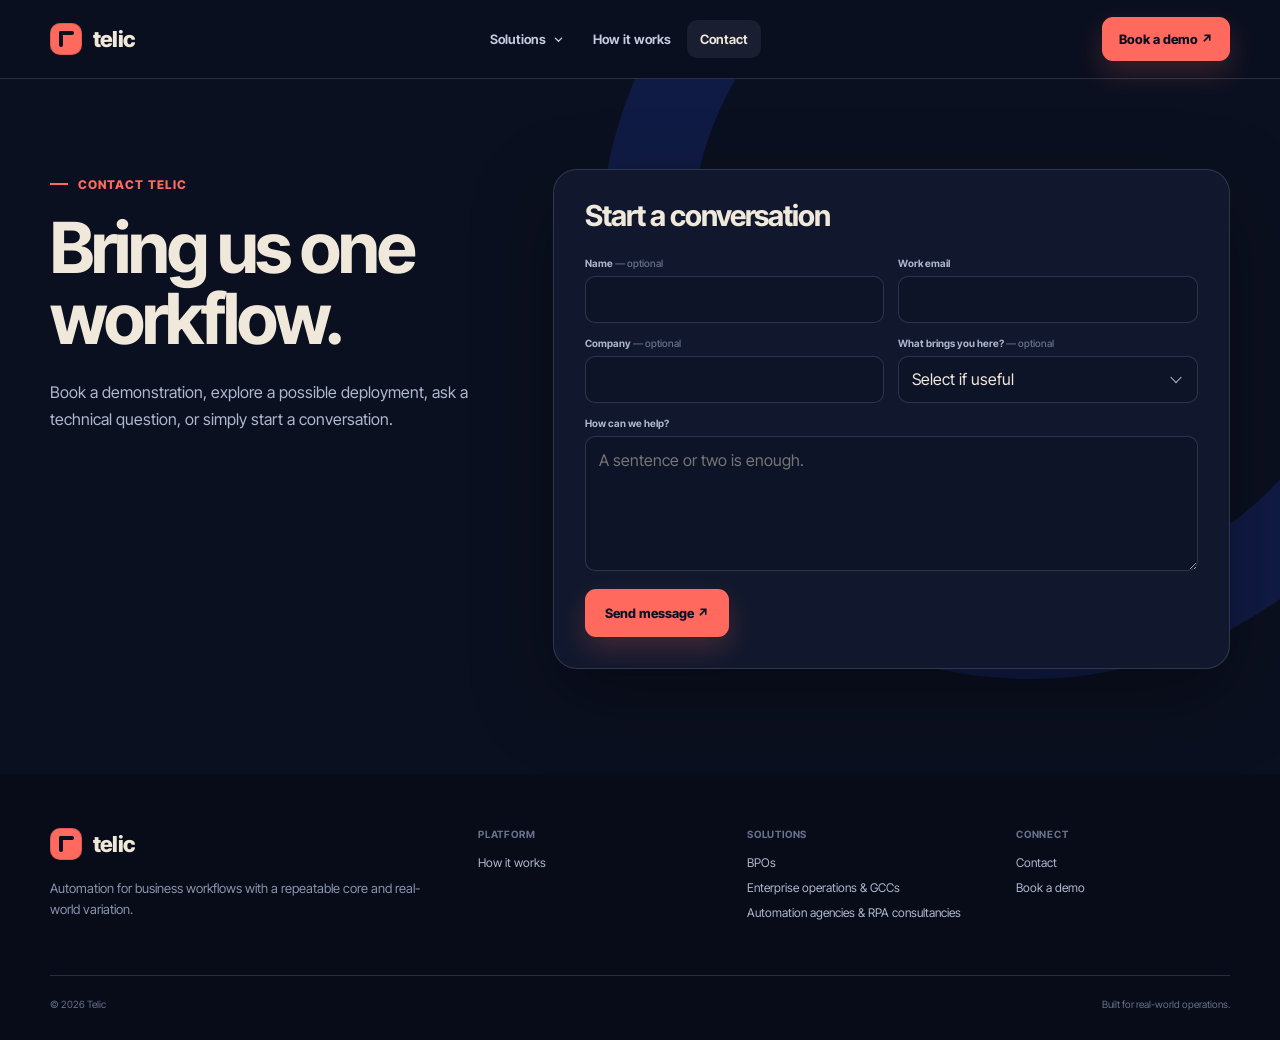
==== commit 165a6689: "Minor edits again" ====
--- a/contact.html
+++ b/contact.html
@@ -5,12 +5,12 @@
   <meta name="viewport" content="width=device-width,initial-scale=1">
   <meta name="description" content="Contact Telic or book a workflow automation demonstration.">
   <title>Contact — Telic</title>
-  <link rel="stylesheet" href="styles.css?v=7">
+  <link rel="stylesheet" href="styles.css?v=9">
 </head>
 <body>
-  <header class="site-header"><nav class="nav shell" aria-label="Primary navigation"><a class="brand" href="index.html"><span class="brand-mark"></span>telic</a><div class="nav-links"><div class="solutions"><button class="solutions-trigger" type="button" aria-expanded="false">Solutions <svg width="11" height="11" viewBox="0 0 12 12" fill="none"><path d="m2.5 4.5 3.5 3.5 3.5-3.5" stroke="currentColor" stroke-width="1.5" stroke-linecap="round"/></svg></button><div class="solutions-menu"><a class="solution-link" href="solution-bpo.html"><span class="solution-icon">01</span><span><strong>BPOs &amp; GCCs</strong><small>Increase throughput across high-volume operations.</small></span></a><a class="solution-link" href="solution-enterprise.html"><span class="solution-icon">02</span><span><strong>Enterprise operations</strong><small>Remove manual work from recurring processes.</small></span></a><a class="solution-link" href="solution-partners.html"><span class="solution-icon">03</span><span><strong>Automation partners</strong><small>Deliver more customer workflows with Telic.</small></span></a></div></div><a class="nav-link" href="how-it-works.html">How it works</a><a class="nav-link active" href="contact.html">Contact</a></div><a class="button button-coral nav-cta" href="#demo">Book a demo ↗</a><button class="mobile-toggle" type="button" aria-label="Toggle navigation"><svg width="19" height="19" viewBox="0 0 20 20"><path d="M3 5.5h14M3 10h14M3 14.5h14" stroke="currentColor" stroke-width="1.7" stroke-linecap="round"/></svg></button></nav></header>
-  <main><section class="inner-hero" id="demo"><div class="contact-layout shell"><div class="contact-copy"><div class="eyebrow">Contact Telic</div><h1>Bring us one workflow.</h1><p>Book a demonstration, explore a possible deployment, ask a technical question, or simply start a conversation.</p></div><div class="contact-card"><h2>Start a conversation</h2><form id="contact-form"><div class="form-grid"><div class="form-field"><label for="name">Name <span class="optional">— optional</span></label><input id="name" name="name" autocomplete="name"></div><div class="form-field"><label for="email">Work email</label><input id="email" name="email" type="email" autocomplete="email" required></div><div class="form-field"><label for="company">Company <span class="optional">— optional</span></label><input id="company" name="company" autocomplete="organization"></div><div class="form-field"><label for="interest">What brings you here? <span class="optional">— optional</span></label><select id="interest" name="interest"><option value="">Select if useful</option><option>Book a product demo</option><option>Explore a workflow</option><option>Discuss a partnership</option><option>General question</option></select></div><div class="form-field full"><label for="message">How can we help?</label><textarea id="message" name="message" required placeholder="A sentence or two is enough."></textarea></div></div><div class="form-submit"><button class="button button-coral" type="submit">Send message ↗</button></div><div class="form-success" role="status">Thanks — we’ll be in touch.</div></form></div></div></section></main>
-  <footer class="site-footer"><div class="shell"><div class="footer-top"><div><a class="brand" href="index.html"><span class="brand-mark"></span>telic</a><p class="footer-description">Automation for business workflows with a repeatable core and real-world variation.</p></div><div class="footer-columns"><div class="footer-column"><strong>Platform</strong><a href="how-it-works.html">How it works</a></div><div class="footer-column"><strong>Solutions</strong><a href="solution-bpo.html">BPOs &amp; GCCs</a><a href="solution-enterprise.html">Enterprise</a><a href="solution-partners.html">Partners</a></div><div class="footer-column"><strong>Connect</strong><a href="contact.html">Contact</a><a href="contact.html#demo">Book a demo</a></div></div></div><div class="footer-bottom"><span>© 2026 Telic</span><span>Built for real-world operations.</span></div></div></footer>
-  <script src="site.js?v=7"></script>
+  <header class="site-header"><nav class="nav shell" aria-label="Primary navigation"><a class="brand" href="index.html"><span class="brand-mark"></span>telic</a><div class="nav-links"><div class="solutions"><button class="solutions-trigger" type="button" aria-expanded="false">Solutions <svg width="11" height="11" viewBox="0 0 12 12" fill="none"><path d="m2.5 4.5 3.5 3.5 3.5-3.5" stroke="currentColor" stroke-width="1.5" stroke-linecap="round"/></svg></button><div class="solutions-menu"><a class="solution-link" href="solution-bpo.html"><span class="solution-icon">01</span><span><strong>BPOs</strong><small>Increase throughput across client delivery operations.</small></span></a><a class="solution-link" href="solution-enterprise-gcc.html"><span class="solution-icon">02</span><span><strong>Enterprise operations &amp; GCCs</strong><small>Scale recurring work across enterprise and GCC operations.</small></span></a><a class="solution-link" href="solution-agencies.html"><span class="solution-icon">03</span><span><strong>Automation agencies &amp; RPA consultancies</strong><small>Deliver more customer workflows with Telic.</small></span></a></div></div><a class="nav-link" href="how-it-works.html">How it works</a><a class="nav-link active" href="contact.html">Contact</a></div><a class="button button-coral nav-cta" href="#demo">Book a demo ↗</a><button class="mobile-toggle" type="button" aria-label="Toggle navigation"><svg width="19" height="19" viewBox="0 0 20 20"><path d="M3 5.5h14M3 10h14M3 14.5h14" stroke="currentColor" stroke-width="1.7" stroke-linecap="round"/></svg></button></nav></header>
+  <main><section class="inner-hero" id="demo"><div class="contact-layout shell"><div class="contact-copy"><div class="eyebrow">Contact Telic</div><h1>Bring us one workflow.</h1><p>Book a demonstration, explore a possible deployment, ask a technical question, or simply start a conversation.</p></div><div class="contact-card"><h2>Start a conversation</h2><form id="contact-form"><div class="form-grid"><div class="form-field"><label for="name">Name <span class="optional">— optional</span></label><input id="name" name="name" autocomplete="name"></div><div class="form-field"><label for="email">Work email</label><input id="email" name="email" type="email" autocomplete="email" required></div><div class="form-field"><label for="company">Company <span class="optional">— optional</span></label><input id="company" name="company" autocomplete="organization"></div><div class="form-field"><label for="interest">What brings you here? <span class="optional">— optional</span></label><div class="select-control"><select id="interest" name="interest"><option value="">Select if useful</option><option>Book a product demo</option><option>Explore a workflow</option><option>Discuss an agency deployment</option><option>General question</option></select></div></div><div class="form-field full"><label for="message">How can we help?</label><textarea id="message" name="message" required placeholder="A sentence or two is enough."></textarea></div></div><div class="form-submit"><button class="button button-coral" type="submit">Send message ↗</button></div><div class="form-success" role="status">Thanks — we’ll be in touch.</div></form></div></div></section></main>
+  <footer class="site-footer"><div class="shell"><div class="footer-top"><div><a class="brand" href="index.html"><span class="brand-mark"></span>telic</a><p class="footer-description">Automation for business workflows with a repeatable core and real-world variation.</p></div><div class="footer-columns"><div class="footer-column"><strong>Platform</strong><a href="how-it-works.html">How it works</a></div><div class="footer-column"><strong>Solutions</strong><a href="solution-bpo.html">BPOs</a><a href="solution-enterprise-gcc.html">Enterprise operations &amp; GCCs</a><a href="solution-agencies.html">Automation agencies &amp; RPA consultancies</a></div><div class="footer-column"><strong>Connect</strong><a href="contact.html">Contact</a><a href="contact.html#demo">Book a demo</a></div></div></div><div class="footer-bottom"><span>© 2026 Telic</span><span>Built for real-world operations.</span></div></div></footer>
+  <script src="site.js?v=9"></script>
 </body>
 </html>
--- a/styles.css
+++ b/styles.css
@@ -592,6 +592,9 @@
 .optional { color: #66728d; font-weight: 500; }
 .form-field input, .form-field textarea, .form-field select { width: 100%; border: 1px solid var(--line-dark); border-radius: 10px; color: var(--cream); background: #0e1427; outline: none; }
 .form-field input, .form-field select { height: 47px; padding: 0 13px; }
+.select-control { position: relative; }
+.select-control::after { content: ""; position: absolute; top: 50%; right: 18px; width: 7px; height: 7px; border-right: 1.5px solid #aab4ca; border-bottom: 1.5px solid #aab4ca; pointer-events: none; transform: translateY(-68%) rotate(45deg); }
+.select-control select { appearance: none; padding-right: 50px; }
 .form-field textarea { min-height: 135px; padding: 13px; resize: vertical; }
 .form-field input:focus, .form-field textarea:focus, .form-field select:focus { border-color: var(--coral); box-shadow: 0 0 0 3px rgba(255,105,94,.1); }
 .form-submit { display: flex; align-items: center; justify-content: space-between; gap: 18px; margin-top: 18px; }
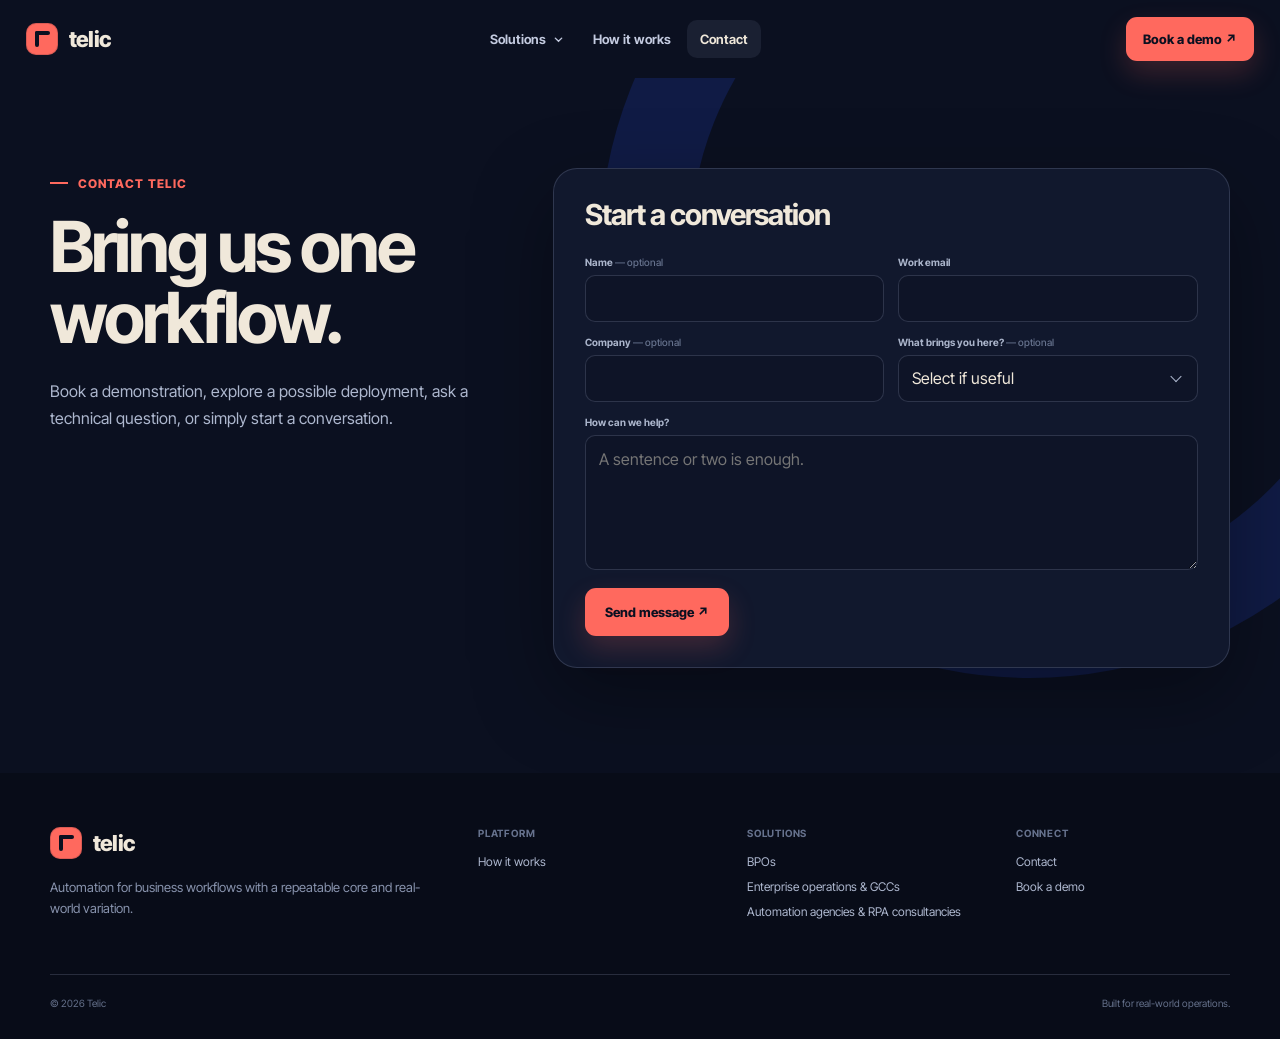
==== commit 05cea998: "I rly dk wot 2 add here" ====
--- a/contact.html
+++ b/contact.html
@@ -5,7 +5,7 @@
   <meta name="viewport" content="width=device-width,initial-scale=1">
   <meta name="description" content="Contact Telic or book a workflow automation demonstration.">
   <title>Contact — Telic</title>
-  <link rel="stylesheet" href="styles.css?v=9">
+  <link rel="stylesheet" href="styles.css?v=10">
 </head>
 <body>
   <header class="site-header"><nav class="nav shell" aria-label="Primary navigation"><a class="brand" href="index.html"><span class="brand-mark"></span>telic</a><div class="nav-links"><div class="solutions"><button class="solutions-trigger" type="button" aria-expanded="false">Solutions <svg width="11" height="11" viewBox="0 0 12 12" fill="none"><path d="m2.5 4.5 3.5 3.5 3.5-3.5" stroke="currentColor" stroke-width="1.5" stroke-linecap="round"/></svg></button><div class="solutions-menu"><a class="solution-link" href="solution-bpo.html"><span class="solution-icon">01</span><span><strong>BPOs</strong><small>Increase throughput across client delivery operations.</small></span></a><a class="solution-link" href="solution-enterprise-gcc.html"><span class="solution-icon">02</span><span><strong>Enterprise operations &amp; GCCs</strong><small>Scale recurring work across enterprise and GCC operations.</small></span></a><a class="solution-link" href="solution-agencies.html"><span class="solution-icon">03</span><span><strong>Automation agencies &amp; RPA consultancies</strong><small>Deliver more customer workflows with Telic.</small></span></a></div></div><a class="nav-link" href="how-it-works.html">How it works</a><a class="nav-link active" href="contact.html">Contact</a></div><a class="button button-coral nav-cta" href="#demo">Book a demo ↗</a><button class="mobile-toggle" type="button" aria-label="Toggle navigation"><svg width="19" height="19" viewBox="0 0 20 20"><path d="M3 5.5h14M3 10h14M3 14.5h14" stroke="currentColor" stroke-width="1.7" stroke-linecap="round"/></svg></button></nav></header>
--- a/styles.css
+++ b/styles.css
@@ -35,8 +35,9 @@
 :focus-visible { outline: 3px solid var(--coral); outline-offset: 3px; }
 
 .shell { width: min(1180px, calc(100% - 44px)); margin-inline: auto; }
-.site-header { position: sticky; top: 0; z-index: 50; border-bottom: 1px solid var(--line-dark); background: rgba(11,16,32,.9); backdrop-filter: blur(18px); }
-.nav { display: flex; align-items: center; justify-content: space-between; min-height: 78px; padding: 0; }
+.site-header { position: sticky; top: 0; z-index: 50; background: var(--midnight); }
+.nav { display: flex; align-items: center; justify-content: space-between; min-height: 78px; padding: 0 26px; }
+.site-header .nav.shell { width: 100%; max-width: none; }
 .brand { display: flex; align-items: center; gap: 11px; color: var(--cream); font-size: 22px; font-weight: 800; letter-spacing: -.035em; }
 .brand-mark { position: relative; width: 32px; height: 32px; border-radius: 10px; background: var(--coral); box-shadow: inset 0 0 0 1px rgba(11,16,32,.15); }
 .brand-mark::before, .brand-mark::after { content: ""; position: absolute; left: 9px; background: var(--midnight); }
@@ -649,6 +650,7 @@
 @media (max-width: 650px) {
   .shell { width: min(100% - 26px,1180px); }
   .site-header { padding: 0; }
+  .nav { padding-inline: 13px; }
   .hero { padding: 50px 0 75px; }
   h1 { font-size: 48px; letter-spacing: -.034em; }
   h2 { font-size: 38px; }
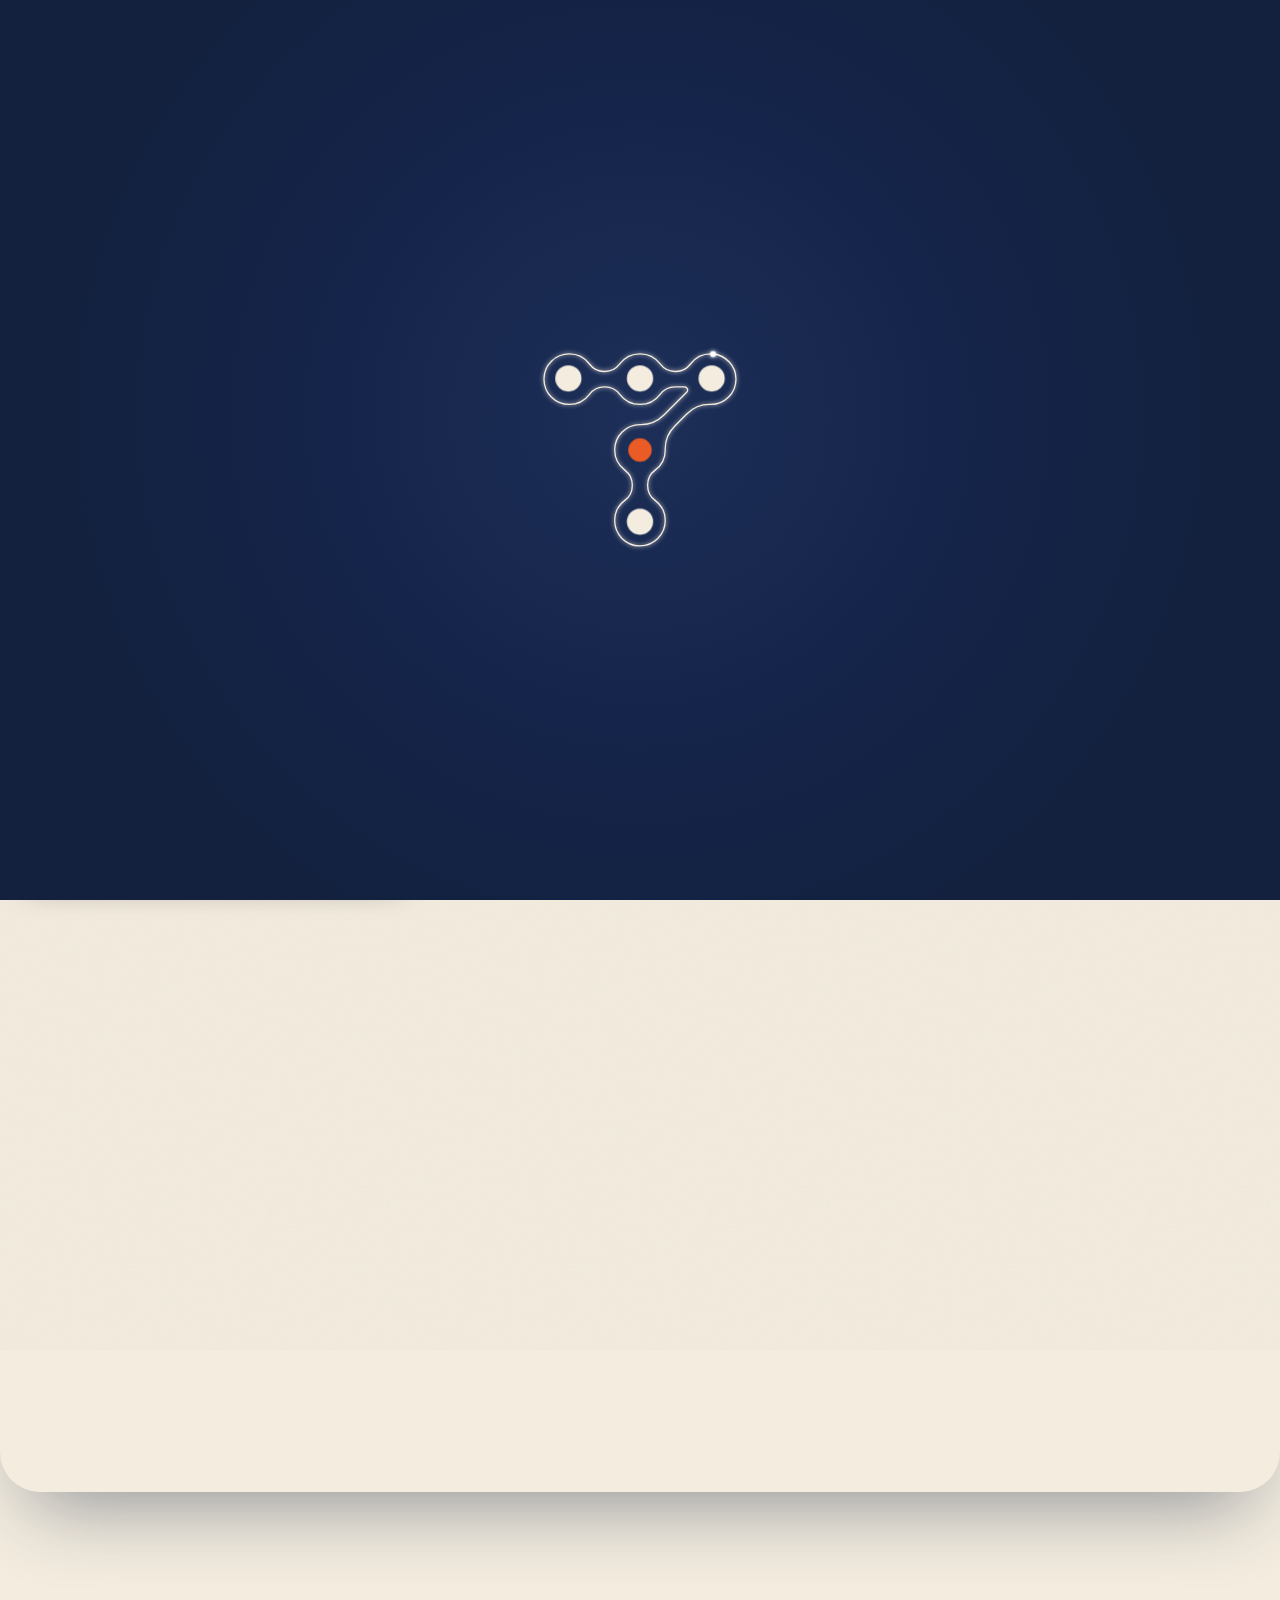
==== commit 4aa7a12d: "New website" ====
--- a/contact.html
+++ b/contact.html
@@ -1,16 +1,124 @@
 <!doctype html>
 <html lang="en">
 <head>
-  <meta charset="utf-8">
-  <meta name="viewport" content="width=device-width,initial-scale=1">
-  <meta name="description" content="Contact Telic or book a workflow automation demonstration.">
-  <title>Contact — Telic</title>
-  <link rel="stylesheet" href="styles.css?v=10">
+<meta charset="utf-8">
+<meta name="viewport" content="width=device-width, initial-scale=1">
+<title>Show us a workflow — Telic</title>
+<meta name="description" content="Tell us about one back-office workflow and we'll show you how Telic would run it.">
+<meta name="theme-color" content="#f3ecdf">
+<meta property="og:title" content="Show us a workflow — Telic">
+<meta property="og:description" content="Tell us about one back-office workflow and we'll show you how Telic would run it.">
+<meta property="og:type" content="website">
+<link rel="icon" href="assets/favicon.svg" type="image/svg+xml">
+<link rel="stylesheet" href="styles.css">
+<script>try{var f=localStorage.getItem("telic-font");if(f)document.documentElement.dataset.font=f;if(sessionStorage.getItem("telic-seen")==="1")document.documentElement.classList.add("seen")}catch(e){}</script>
 </head>
-<body>
-  <header class="site-header"><nav class="nav shell" aria-label="Primary navigation"><a class="brand" href="index.html"><span class="brand-mark"></span>telic</a><div class="nav-links"><div class="solutions"><button class="solutions-trigger" type="button" aria-expanded="false">Solutions <svg width="11" height="11" viewBox="0 0 12 12" fill="none"><path d="m2.5 4.5 3.5 3.5 3.5-3.5" stroke="currentColor" stroke-width="1.5" stroke-linecap="round"/></svg></button><div class="solutions-menu"><a class="solution-link" href="solution-bpo.html"><span class="solution-icon">01</span><span><strong>BPOs</strong><small>Increase throughput across client delivery operations.</small></span></a><a class="solution-link" href="solution-enterprise-gcc.html"><span class="solution-icon">02</span><span><strong>Enterprise operations &amp; GCCs</strong><small>Scale recurring work across enterprise and GCC operations.</small></span></a><a class="solution-link" href="solution-agencies.html"><span class="solution-icon">03</span><span><strong>Automation agencies &amp; RPA consultancies</strong><small>Deliver more customer workflows with Telic.</small></span></a></div></div><a class="nav-link" href="how-it-works.html">How it works</a><a class="nav-link active" href="contact.html">Contact</a></div><a class="button button-coral nav-cta" href="#demo">Book a demo ↗</a><button class="mobile-toggle" type="button" aria-label="Toggle navigation"><svg width="19" height="19" viewBox="0 0 20 20"><path d="M3 5.5h14M3 10h14M3 14.5h14" stroke="currentColor" stroke-width="1.7" stroke-linecap="round"/></svg></button></nav></header>
-  <main><section class="inner-hero" id="demo"><div class="contact-layout shell"><div class="contact-copy"><div class="eyebrow">Contact Telic</div><h1>Bring us one workflow.</h1><p>Book a demonstration, explore a possible deployment, ask a technical question, or simply start a conversation.</p></div><div class="contact-card"><h2>Start a conversation</h2><form id="contact-form"><div class="form-grid"><div class="form-field"><label for="name">Name <span class="optional">— optional</span></label><input id="name" name="name" autocomplete="name"></div><div class="form-field"><label for="email">Work email</label><input id="email" name="email" type="email" autocomplete="email" required></div><div class="form-field"><label for="company">Company <span class="optional">— optional</span></label><input id="company" name="company" autocomplete="organization"></div><div class="form-field"><label for="interest">What brings you here? <span class="optional">— optional</span></label><div class="select-control"><select id="interest" name="interest"><option value="">Select if useful</option><option>Book a product demo</option><option>Explore a workflow</option><option>Discuss an agency deployment</option><option>General question</option></select></div></div><div class="form-field full"><label for="message">How can we help?</label><textarea id="message" name="message" required placeholder="A sentence or two is enough."></textarea></div></div><div class="form-submit"><button class="button button-coral" type="submit">Send message ↗</button></div><div class="form-success" role="status">Thanks — we’ll be in touch.</div></form></div></div></section></main>
-  <footer class="site-footer"><div class="shell"><div class="footer-top"><div><a class="brand" href="index.html"><span class="brand-mark"></span>telic</a><p class="footer-description">Automation for business workflows with a repeatable core and real-world variation.</p></div><div class="footer-columns"><div class="footer-column"><strong>Platform</strong><a href="how-it-works.html">How it works</a></div><div class="footer-column"><strong>Solutions</strong><a href="solution-bpo.html">BPOs</a><a href="solution-enterprise-gcc.html">Enterprise operations &amp; GCCs</a><a href="solution-agencies.html">Automation agencies &amp; RPA consultancies</a></div><div class="footer-column"><strong>Connect</strong><a href="contact.html">Contact</a><a href="contact.html#demo">Book a demo</a></div></div></div><div class="footer-bottom"><span>© 2026 Telic</span><span>Built for real-world operations.</span></div></div></footer>
-  <script src="site.js?v=9"></script>
+<body data-page="contact">
+
+<div class="preloader" aria-hidden="true">
+  <svg class="pl-mark" viewBox="-40 -40 402 402">
+    <defs><filter id="plGlow" x="-60%" y="-60%" width="220%" height="220%"><feGaussianBlur stdDeviation="3.5" result="b"/><feMerge><feMergeNode in="b"/><feMergeNode in="SourceGraphic"/></feMerge></filter></defs>
+    <path class="pl-solid" d="M 279.42 0 C 265.57 0 253.27 6.65 245.55 16.93 C 239.69 24.73 230.61 29.46 220.85 29.46 L 219.63 29.46 C 209.83 29.46 200.69 24.73 194.79 16.89 C 187.06 6.63 174.78 0 160.95 0 C 147.12 0 134.84 6.63 127.11 16.89 C 121.21 24.73 112.08 29.46 102.27 29.46 L 101.05 29.46 C 91.29 29.46 82.21 24.73 76.35 16.93 C 68.63 6.65 56.33 0 42.48 0 C 19.11 0 0.3 18.69 0.15 42.06 C 0 65.56 19.01 84.67 42.48 84.67 C 56.31 84.67 68.59 78.04 76.31 67.78 C 82.22 59.94 91.36 55.21 101.17 55.21 L 102.27 55.21 C 112.08 55.21 121.21 59.94 127.11 67.78 C 134.84 78.04 147.12 84.67 160.95 84.67 C 174.78 84.67 187.06 78.04 194.78 67.78 C 200.69 59.94 209.82 55.21 219.63 55.21 L 235.35 55.21 C 237.51 55.21 239.45 56.51 240.28 58.5 L 240.31 58.57 C 241.14 60.56 240.68 62.86 239.15 64.39 L 201.09 102.45 C 190.63 112.9 176.39 118.7 161.6 118.47 C 161.44 118.47 161.27 118.47 161.1 118.47 C 137.76 118.39 118.62 137.45 118.61 160.79 C 118.61 174.64 125.26 186.95 135.55 194.67 C 143.35 200.52 148.07 209.61 148.07 219.36 L 148.07 220.7 C 148.07 230.46 143.35 239.54 135.55 245.4 C 125.27 253.12 118.61 265.41 118.61 279.26 C 118.61 302.63 137.31 321.45 160.67 321.59 C 184.18 321.74 203.28 302.73 203.28 279.26 C 203.28 265.39 196.61 253.08 186.29 245.36 C 178.5 239.52 173.83 230.43 173.83 220.7 L 173.83 219.36 C 173.83 209.63 178.5 200.54 186.29 194.7 C 196.61 186.98 203.28 174.67 203.28 160.8 C 203.28 160.51 203.28 160.21 203.27 159.93 C 202.97 145.21 208.9 131.05 219.31 120.65 L 239.27 100.69 C 249.67 90.29 263.83 84.36 278.54 84.66 C 278.83 84.66 279.12 84.66 279.42 84.66 C 302.89 84.66 321.9 65.56 321.75 42.05 C 321.6 18.69 302.78 0 279.42 0 Z M 160.95 186.39 C 146.81 186.39 135.35 174.93 135.35 160.8 C 135.35 146.66 146.81 135.2 160.95 135.2 C 175.08 135.2 186.54 146.66 186.54 160.8 C 186.54 174.93 175.08 186.39 160.95 186.39 Z M 160.95 186.39"/>
+    <path class="pl-outline" pathLength="1" d="M 279.42 0 C 265.57 0 253.27 6.65 245.55 16.93 C 239.69 24.73 230.61 29.46 220.85 29.46 L 219.63 29.46 C 209.83 29.46 200.69 24.73 194.79 16.89 C 187.06 6.63 174.78 0 160.95 0 C 147.12 0 134.84 6.63 127.11 16.89 C 121.21 24.73 112.08 29.46 102.27 29.46 L 101.05 29.46 C 91.29 29.46 82.21 24.73 76.35 16.93 C 68.63 6.65 56.33 0 42.48 0 C 19.11 0 0.3 18.69 0.15 42.06 C 0 65.56 19.01 84.67 42.48 84.67 C 56.31 84.67 68.59 78.04 76.31 67.78 C 82.22 59.94 91.36 55.21 101.17 55.21 L 102.27 55.21 C 112.08 55.21 121.21 59.94 127.11 67.78 C 134.84 78.04 147.12 84.67 160.95 84.67 C 174.78 84.67 187.06 78.04 194.78 67.78 C 200.69 59.94 209.82 55.21 219.63 55.21 L 235.35 55.21 C 237.51 55.21 239.45 56.51 240.28 58.5 L 240.31 58.57 C 241.14 60.56 240.68 62.86 239.15 64.39 L 201.09 102.45 C 190.63 112.9 176.39 118.7 161.6 118.47 C 161.44 118.47 161.27 118.47 161.1 118.47 C 137.76 118.39 118.62 137.45 118.61 160.79 C 118.61 174.64 125.26 186.95 135.55 194.67 C 143.35 200.52 148.07 209.61 148.07 219.36 L 148.07 220.7 C 148.07 230.46 143.35 239.54 135.55 245.4 C 125.27 253.12 118.61 265.41 118.61 279.26 C 118.61 302.63 137.31 321.45 160.67 321.59 C 184.18 321.74 203.28 302.73 203.28 279.26 C 203.28 265.39 196.61 253.08 186.29 245.36 C 178.5 239.52 173.83 230.43 173.83 220.7 L 173.83 219.36 C 173.83 209.63 178.5 200.54 186.29 194.7 C 196.61 186.98 203.28 174.67 203.28 160.8 C 203.28 160.51 203.28 160.21 203.27 159.93 C 202.97 145.21 208.9 131.05 219.31 120.65 L 239.27 100.69 C 249.67 90.29 263.83 84.36 278.54 84.66 C 278.83 84.66 279.12 84.66 279.42 84.66 C 302.89 84.66 321.9 65.56 321.75 42.05 C 321.6 18.69 302.78 0 279.42 0 Z"/>
+    <circle class="pl-ring" cx="161" cy="161" r="22"/>
+    <circle class="pl-node" cx="41" cy="41" r="22"/><circle class="pl-node" cx="161" cy="41" r="22"/><circle class="pl-node" cx="281" cy="41" r="22"/><circle class="pl-node" cx="161" cy="281" r="22"/><circle class="pl-node ai" cx="161" cy="161" r="19"/>
+    <circle class="pl-tip" r="5" cx="-100" cy="-100"/>
+  </svg>
+</div>
+
+<svg width="0" height="0" style="position:absolute" aria-hidden="true">
+  <symbol id="mark" viewBox="0 0 322 322"><path fill="currentColor" d="M 279.42 0 C 265.57 0 253.27 6.65 245.55 16.93 C 239.69 24.73 230.61 29.46 220.85 29.46 L 219.63 29.46 C 209.83 29.46 200.69 24.73 194.79 16.89 C 187.06 6.63 174.78 0 160.95 0 C 147.12 0 134.84 6.63 127.11 16.89 C 121.21 24.73 112.08 29.46 102.27 29.46 L 101.05 29.46 C 91.29 29.46 82.21 24.73 76.35 16.93 C 68.63 6.65 56.33 0 42.48 0 C 19.11 0 0.3 18.69 0.15 42.06 C 0 65.56 19.01 84.67 42.48 84.67 C 56.31 84.67 68.59 78.04 76.31 67.78 C 82.22 59.94 91.36 55.21 101.17 55.21 L 102.27 55.21 C 112.08 55.21 121.21 59.94 127.11 67.78 C 134.84 78.04 147.12 84.67 160.95 84.67 C 174.78 84.67 187.06 78.04 194.78 67.78 C 200.69 59.94 209.82 55.21 219.63 55.21 L 235.35 55.21 C 237.51 55.21 239.45 56.51 240.28 58.5 L 240.31 58.57 C 241.14 60.56 240.68 62.86 239.15 64.39 L 201.09 102.45 C 190.63 112.9 176.39 118.7 161.6 118.47 C 161.44 118.47 161.27 118.47 161.1 118.47 C 137.76 118.39 118.62 137.45 118.61 160.79 C 118.61 174.64 125.26 186.95 135.55 194.67 C 143.35 200.52 148.07 209.61 148.07 219.36 L 148.07 220.7 C 148.07 230.46 143.35 239.54 135.55 245.4 C 125.27 253.12 118.61 265.41 118.61 279.26 C 118.61 302.63 137.31 321.45 160.67 321.59 C 184.18 321.74 203.28 302.73 203.28 279.26 C 203.28 265.39 196.61 253.08 186.29 245.36 C 178.5 239.52 173.83 230.43 173.83 220.7 L 173.83 219.36 C 173.83 209.63 178.5 200.54 186.29 194.7 C 196.61 186.98 203.28 174.67 203.28 160.8 C 203.28 160.51 203.28 160.21 203.27 159.93 C 202.97 145.21 208.9 131.05 219.31 120.65 L 239.27 100.69 C 249.67 90.29 263.83 84.36 278.54 84.66 C 278.83 84.66 279.12 84.66 279.42 84.66 C 302.89 84.66 321.9 65.56 321.75 42.05 C 321.6 18.69 302.78 0 279.42 0 Z M 160.95 186.39 C 146.81 186.39 135.35 174.93 135.35 160.8 C 135.35 146.66 146.81 135.2 160.95 135.2 C 175.08 135.2 186.54 146.66 186.54 160.8 C 186.54 174.93 175.08 186.39 160.95 186.39 Z M 160.95 186.39"/></symbol>
+</svg>
+
+<div class="progress" id="progress"></div>
+
+<header class="nav" id="nav">
+  <div class="wrap nav__inner">
+    <a href="index.html" class="logo" aria-label="Telic home"><svg><use href="#mark"/></svg><span>Telic</span></a>
+    <nav class="nav__links" aria-label="Main"><a href="index.html#watch">Live demo</a><a href="product.html">Product</a><a href="use-cases.html">Use cases</a><a href="pricing.html">Pricing</a></nav>
+    <div class="nav__cta">
+      <a href="contact.html" class="btn btn--primary magnetic">Show us a workflow <span class="arrow">→</span></a>
+      <button class="nav__burger" id="burger" aria-label="Open menu" aria-expanded="false"><span></span><span></span></button>
+    </div>
+  </div>
+</header>
+<nav class="mobile-menu" id="mobileMenu" aria-label="Mobile"><a href="index.html#watch">Live demo</a><a href="product.html">Product</a><a href="use-cases.html">Use cases</a><a href="pricing.html">Pricing</a><a href="contact.html">Show us a workflow</a></nav>
+
+<main id="top">
+<section class="section section--first" id="start">
+  <div class="wrap">
+    <div class="start reveal">
+      <div class="start__left">
+        <svg class="start__mark" aria-hidden="true"><use href="#mark"/></svg>
+        <h1 class="split">Show us the job <em>nobody wants.</em></h1>
+        <p>Tell us about one workflow — what goes in, which screens it touches, roughly how often. We'll come back with how Telic would run it.</p>
+        <a class="start__mail" href="mailto:daksh@telic.sh">daksh@telic.sh</a>
+      </div>
+      <form class="form" id="form" novalidate>
+        <div class="field"><label for="fName">Name</label><input id="fName" name="name" autocomplete="name" required></div>
+        <div class="field"><label for="fEmail">Work email</label><input id="fEmail" name="email" type="email" autocomplete="email" required></div>
+        <div class="field full"><label for="fCo">Company</label><input id="fCo" name="company" autocomplete="organization"></div>
+        <div class="field full"><label>You are</label>
+          <div class="seg">
+            <label><input type="radio" name="who" value="BPO / GCC" checked><span>A BPO or GCC</span></label>
+            <label><input type="radio" name="who" value="Operations team"><span>An ops team</span></label>
+            <label><input type="radio" name="who" value="Automation partner"><span>An automation partner</span></label>
+          </div>
+        </div>
+        <div class="field full"><label for="fMsg">The job</label><textarea id="fMsg" name="message" placeholder="e.g. ~3,000 emailed invoices a month, keyed into a desktop ERP, approvals above ₹1.5L"></textarea></div>
+        <div class="full form__foot"><button class="btn btn--light magnetic" type="submit">Send it over <span class="arrow">→</span></button><span id="formNote">Opens your email app with this filled in.</span></div>
+      </form>
+    </div>
+  </div>
+</section>
+
+<!-- ============================== NEXT ============================== -->
+<section class="section section--tight" id="next">
+  <div class="wrap">
+    <div class="split-head reveal">
+      <div><span class="eyebrow">What happens next</span><h2 class="split">From one email to <em>one workflow running.</em></h2></div>
+    </div>
+    <ol class="nextsteps">
+      <li class="reveal"><span>01</span><h3>We read it</h3><p>We look at what you sent and come back with questions, or a quick yes, it fits.</p></li>
+      <li class="reveal" style="--d:.06s"><span>02</span><h3>You show us the job</h3><p>A short call where someone who does the work today shares their screen.</p></li>
+      <li class="reveal" style="--d:.12s"><span>03</span><h3>We show you Telic on it</h3><p>Telic running a similar workflow, so you can judge it on something real.</p></li>
+      <li class="reveal" style="--d:.18s"><span>04</span><h3>Pilot</h3><p>Our engineers set it up with your team, on your machines, on real cases.</p></li>
+    </ol>
+  </div>
+</section>
+
+</main>
+
+<footer class="footer dark" id="footer">
+  <div class="footer__inner">
+    <div class="wrap">
+      <div class="f-top">
+        <div class="f-cta">
+          <span class="eyebrow">Got a job nobody wants?</span><br>
+          <a class="f-mail" href="mailto:daksh@telic.sh" data-cursor="Email">daksh<em>@</em>telic.sh</a>
+        </div>
+        <div class="f-cols">
+          <div><h4>See it</h4><ul><li><a href="index.html#watch">Live demo</a></li><li><a href="product.html">How it works</a></li><li><a href="product.html#receipt">Run receipts</a></li></ul></div>
+          <div><h4>Decide</h4><ul><li><a href="use-cases.html">Use cases</a></li><li><a href="pricing.html">Pricing</a></li><li><a href="pricing.html#faq">Questions</a></li></ul></div>
+          <div><h4>Talk</h4><ul><li><a href="contact.html">Show us a workflow</a></li><li><a href="mailto:daksh@telic.sh">Email us</a></li></ul></div>
+        </div>
+      </div>
+      <div class="f-live"><span><i class="dotlive"></i>India · <b id="fClock">--:--:--</b> IST</span><span>Since you opened this page, a person keying invoices would be on keystroke <b id="fKeys">0</b></span></div>
+      <div class="f-giant" aria-hidden="true">
+        <svg viewBox="-40 -40 402 402" id="fMark" data-cursor="Run"><path class="fg-outline" d="M 279.42 0 C 265.57 0 253.27 6.65 245.55 16.93 C 239.69 24.73 230.61 29.46 220.85 29.46 L 219.63 29.46 C 209.83 29.46 200.69 24.73 194.79 16.89 C 187.06 6.63 174.78 0 160.95 0 C 147.12 0 134.84 6.63 127.11 16.89 C 121.21 24.73 112.08 29.46 102.27 29.46 L 101.05 29.46 C 91.29 29.46 82.21 24.73 76.35 16.93 C 68.63 6.65 56.33 0 42.48 0 C 19.11 0 0.3 18.69 0.15 42.06 C 0 65.56 19.01 84.67 42.48 84.67 C 56.31 84.67 68.59 78.04 76.31 67.78 C 82.22 59.94 91.36 55.21 101.17 55.21 L 102.27 55.21 C 112.08 55.21 121.21 59.94 127.11 67.78 C 134.84 78.04 147.12 84.67 160.95 84.67 C 174.78 84.67 187.06 78.04 194.78 67.78 C 200.69 59.94 209.82 55.21 219.63 55.21 L 235.35 55.21 C 237.51 55.21 239.45 56.51 240.28 58.5 L 240.31 58.57 C 241.14 60.56 240.68 62.86 239.15 64.39 L 201.09 102.45 C 190.63 112.9 176.39 118.7 161.6 118.47 C 161.44 118.47 161.27 118.47 161.1 118.47 C 137.76 118.39 118.62 137.45 118.61 160.79 C 118.61 174.64 125.26 186.95 135.55 194.67 C 143.35 200.52 148.07 209.61 148.07 219.36 L 148.07 220.7 C 148.07 230.46 143.35 239.54 135.55 245.4 C 125.27 253.12 118.61 265.41 118.61 279.26 C 118.61 302.63 137.31 321.45 160.67 321.59 C 184.18 321.74 203.28 302.73 203.28 279.26 C 203.28 265.39 196.61 253.08 186.29 245.36 C 178.5 239.52 173.83 230.43 173.83 220.7 L 173.83 219.36 C 173.83 209.63 178.5 200.54 186.29 194.7 C 196.61 186.98 203.28 174.67 203.28 160.8 C 203.28 160.51 203.28 160.21 203.27 159.93 C 202.97 145.21 208.9 131.05 219.31 120.65 L 239.27 100.69 C 249.67 90.29 263.83 84.36 278.54 84.66 C 278.83 84.66 279.12 84.66 279.42 84.66 C 302.89 84.66 321.9 65.56 321.75 42.05 C 321.6 18.69 302.78 0 279.42 0 Z"/><circle class="fg-node" cx="41" cy="41" r="25"/><circle class="fg-node" cx="161" cy="41" r="25"/><circle class="fg-node" cx="281" cy="41" r="25"/><circle class="fg-node" cx="161" cy="161" r="22"/><circle class="fg-node" cx="161" cy="281" r="25"/></svg>
+        <div class="f-word pre" id="fWord"><span>T</span><span>e</span><span>l</span><span>i</span><span>c</span></div>
+      </div>
+      <div class="f-bottom"><span>© <span id="yr">2026</span> Telic · telic.sh</span><span>An AI operator for the back office</span><button class="totop" id="toTop" type="button">Back to top ↑</button></div>
+    </div>
+  </div>
+</footer>
+
+<div class="fontpick" id="fontpick" role="group" aria-label="Preview headline font">
+  <span>Headline font</span>
+  <button data-font="a">Instrument Serif</button><button data-font="b">Fraunces</button><button data-font="c">Bricolage</button>
+</div>
+
+
+<script src="main.js"></script>
 </body>
 </html>
--- a/styles.css
+++ b/styles.css
@@ -1,702 +1,1247 @@
-@import url('https://fonts.googleapis.com/css2?family=Inter+Tight:wght@400;500;600;700;800&display=swap');
+/* ==========================================================================
+   Telic — marketing site
+   Monochrome: paper + ink, matching the black-and-white logomark.
+   One signal colour (lime) marks the moment AI is thinking. Orange = a person.
+   Type: Instrument Serif (display) · Geist (text) · Geist Mono (labels)
+   ========================================================================== */
+
+@font-face { font-family: "Instrument Serif"; src: url("assets/fonts/instrument-serif-latin-400-normal.woff2") format("woff2"); font-weight: 400; font-style: normal; font-display: swap; }
+@font-face { font-family: "Instrument Serif"; src: url("assets/fonts/instrument-serif-latin-400-italic.woff2") format("woff2"); font-weight: 400; font-style: italic; font-display: swap; }
+@font-face { font-family: "Geist"; src: url("assets/fonts/geist-sans-latin-400-normal.woff2") format("woff2"); font-weight: 400; font-display: swap; }
+@font-face { font-family: "Geist"; src: url("assets/fonts/geist-sans-latin-500-normal.woff2") format("woff2"); font-weight: 500; font-display: swap; }
+@font-face { font-family: "Geist"; src: url("assets/fonts/geist-sans-latin-600-normal.woff2") format("woff2"); font-weight: 600; font-display: swap; }
+@font-face { font-family: "Geist Mono"; src: url("assets/fonts/geist-mono-latin-400-normal.woff2") format("woff2"); font-weight: 400; font-display: swap; }
+@font-face { font-family: "Geist Mono"; src: url("assets/fonts/geist-mono-latin-500-normal.woff2") format("woff2"); font-weight: 500; font-display: swap; }
+
+@font-face { font-family: "Akturi"; src: url("assets/fonts/akturi/Akturi-Thin.woff2") format("woff2"); font-weight: 100; font-display: swap; }
+@font-face { font-family: "Akturi"; src: url("assets/fonts/akturi/Akturi-Light.woff2") format("woff2"); font-weight: 300; font-display: swap; }
+@font-face { font-family: "Akturi"; src: url("assets/fonts/akturi/Akturi-Regular.woff2") format("woff2"); font-weight: 400; font-display: swap; }
+@font-face { font-family: "Akturi"; src: url("assets/fonts/akturi/Akturi-Medium.woff2") format("woff2"); font-weight: 500; font-display: swap; }
+@font-face { font-family: "Akturi"; src: url("assets/fonts/akturi/Akturi-SemiBold.woff2") format("woff2"); font-weight: 600; font-display: swap; }
+@font-face { font-family: "Akturi"; src: url("assets/fonts/akturi/Akturi-Bold.woff2") format("woff2"); font-weight: 700; font-display: swap; }
+@font-face { font-family: "Fraunces"; src: url("assets/fonts/fraunces-latin-300-normal.woff2") format("woff2"); font-weight: 300; font-style: normal; font-display: swap; }
+@font-face { font-family: "Fraunces"; src: url("assets/fonts/fraunces-latin-300-italic.woff2") format("woff2"); font-weight: 300; font-style: italic; font-display: swap; }
+@font-face { font-family: "Fraunces"; src: url("assets/fonts/fraunces-latin-400-normal.woff2") format("woff2"); font-weight: 400; font-style: normal; font-display: swap; }
+@font-face { font-family: "Fraunces"; src: url("assets/fonts/fraunces-latin-400-italic.woff2") format("woff2"); font-weight: 400; font-style: italic; font-display: swap; }
+@font-face { font-family: "Bricolage Grotesque"; src: url("assets/fonts/bricolage-grotesque-latin-300-normal.woff2") format("woff2"); font-weight: 300; font-display: swap; }
+@font-face { font-family: "Bricolage Grotesque"; src: url("assets/fonts/bricolage-grotesque-latin-400-normal.woff2") format("woff2"); font-weight: 400; font-display: swap; }
+@font-face { font-family: "Bricolage Grotesque"; src: url("assets/fonts/bricolage-grotesque-latin-500-normal.woff2") format("woff2"); font-weight: 500; font-display: swap; }
 
 :root {
-  --midnight: #0b1020;
-  --midnight-2: #11182d;
-  --midnight-3: #18213d;
-  --cobalt: #2448d8;
-  --cobalt-soft: #cbd8ff;
-  --coral: #ff695e;
-  --coral-dark: #d84b43;
-  --cream: #f0e8da;
-  --cream-2: #e6dccb;
-  --ink: #11182d;
-  --ink-soft: #596174;
-  --white: #fffaf1;
-  --line-dark: rgba(203, 216, 255, .16);
-  --line-light: rgba(17, 24, 45, .14);
-  --amber: #f4b860;
-  --success: #7ca8ff;
-  --shadow-dark: 0 28px 80px rgba(0, 0, 0, .34);
-  --shadow-light: 0 24px 60px rgba(27, 31, 52, .13);
-  --radius-lg: 28px;
-  --radius-md: 18px;
-  --font: "Neue Montreal", "Inter Tight", "Helvetica Neue", Helvetica, Arial, sans-serif;
-}
-
-* { box-sizing: border-box; }
-html { scroll-behavior: smooth; }
-body { margin: 0; color: var(--cream); background: var(--midnight); font-family: var(--font); -webkit-font-smoothing: antialiased; }
-body.light-page { color: var(--ink); background: var(--cream); }
+  --paper: #f3ecdf;
+  --ink: #13213f;
+
+  /* light context (default) */
+  --bg: var(--paper);
+  --bg-2: #e9dfcc;
+  --surface: #f8f3e9;
+  --surface-2: #e3d8c3;
+  --fg: var(--ink);
+  --fg-2: #24324f;
+  --muted: #5f6372;
+  --muted-2: #8a8c93;
+  --line: rgba(19, 33, 63, .11);
+  --line-strong: rgba(19, 33, 63, .24);
+  --invert-bg: var(--ink);
+  --invert-fg: var(--paper);
+
+  /* signals */
+  --ai: #ea5b25;            /* AI is thinking — only here */
+  --ai-text: #b8431a;       /* readable lime-family text on paper */
+  --human: #7fa6e0;         /* a person decides */
+  --human-text: #3d64a8;
+  --fail: #e5483b;
+
+  --serif: "Instrument Serif", "Times New Roman", serif;
+  --sans: "Geist", system-ui, -apple-system, "Segoe UI", sans-serif;
+  --tech: "Akturi", "Geist", system-ui, sans-serif;
+  --mono: "Geist Mono", ui-monospace, "SFMono-Regular", Consolas, monospace;
+
+  --radius: 12px;
+  --radius-lg: 20px;
+  --wrap: 1240px;
+  --ease: cubic-bezier(.2, .7, .2, 1);
+}
+
+/* dark context — applied to sections */
+.dark {
+  --bg: var(--ink);
+  --bg-2: #172747;
+  --surface: #1b2c50;
+  --surface-2: #24375e;
+  --fg: var(--paper);
+  --fg-2: #e2dccd;
+  --muted: #a9b3c7;
+  --muted-2: #7c88a3;
+  --line: rgba(243, 236, 223, .12);
+  --line-strong: rgba(243, 236, 223, .26);
+  --invert-bg: var(--paper);
+  --invert-fg: var(--ink);
+  --ai-text: #ff8a5c;
+  --human-text: #a9c4ee;
+  background: var(--bg);
+  color: var(--fg);
+}
+
+*, *::before, *::after { box-sizing: border-box; }
+html { scroll-behavior: smooth; -webkit-text-size-adjust: 100%; }
+body {
+  margin: 0; background: var(--bg); color: var(--fg);
+  font-family: var(--sans); font-size: 16px; line-height: 1.55;
+  -webkit-font-smoothing: antialiased; overflow-x: hidden;
+}
+img, svg { display: block; max-width: 100%; }
 a { color: inherit; text-decoration: none; }
-button, input, textarea, select { font: inherit; }
-button { color: inherit; }
-img, svg { display: block; }
-:focus-visible { outline: 3px solid var(--coral); outline-offset: 3px; }
-
-.shell { width: min(1180px, calc(100% - 44px)); margin-inline: auto; }
-.site-header { position: sticky; top: 0; z-index: 50; background: var(--midnight); }
-.nav { display: flex; align-items: center; justify-content: space-between; min-height: 78px; padding: 0 26px; }
-.site-header .nav.shell { width: 100%; max-width: none; }
-.brand { display: flex; align-items: center; gap: 11px; color: var(--cream); font-size: 22px; font-weight: 800; letter-spacing: -.035em; }
-.brand-mark { position: relative; width: 32px; height: 32px; border-radius: 10px; background: var(--coral); box-shadow: inset 0 0 0 1px rgba(11,16,32,.15); }
-.brand-mark::before, .brand-mark::after { content: ""; position: absolute; left: 9px; background: var(--midnight); }
-.brand-mark::before { top: 8px; width: 15px; height: 4px; border-radius: 2px; }
-.brand-mark::after { top: 8px; width: 4px; height: 16px; border-radius: 2px; }
-.nav-links { display: flex; align-items: center; gap: 3px; }
-.nav-link, .solutions-trigger { display: flex; align-items: center; gap: 7px; padding: 11px 13px; border: 0; border-radius: 10px; color: #c4cbe0; background: transparent; cursor: pointer; font-size: 13px; font-weight: 650; }
-.nav-link:hover, .solutions-trigger:hover, .nav-link.active { color: var(--cream); background: rgba(203,216,255,.08); }
-.solutions { position: relative; }
-.solutions-trigger svg { transition: transform .2s ease; }
-.solutions.open .solutions-trigger svg { transform: rotate(180deg); }
-.solutions-menu { position: absolute; top: calc(100% + 12px); left: 50%; display: none; width: 370px; padding: 10px; border: 1px solid var(--line-dark); border-radius: 18px; background: #151d35; box-shadow: var(--shadow-dark); transform: translateX(-50%); }
-.solutions.open .solutions-menu { display: grid; }
-.solution-link { display: grid; grid-template-columns: 42px 1fr; gap: 12px; padding: 13px; border-radius: 13px; }
-.solution-link:hover { background: rgba(203,216,255,.07); }
-.solution-icon { display: grid; place-items: center; width: 42px; height: 42px; border-radius: 11px; color: var(--midnight); background: var(--cobalt-soft); font-size: 12px; font-weight: 800; }
-.solution-link:nth-child(2) .solution-icon { background: #f6b2ac; }
-.solution-link:nth-child(3) .solution-icon { background: #f5d19c; }
-.solution-link strong { display: block; margin: 1px 0 4px; color: var(--cream); font-size: 13px; }
-.solution-link small { display: block; color: #9ca6c0; font-size: 11px; line-height: 1.45; }
-.mobile-toggle { display: none; place-items: center; width: 42px; height: 42px; border: 1px solid var(--line-dark); border-radius: 11px; background: transparent; cursor: pointer; }
-
-.button { display: inline-flex; align-items: center; justify-content: center; gap: 9px; min-height: 48px; padding: 0 19px; border: 1px solid transparent; border-radius: 11px; cursor: pointer; font-size: 13px; font-weight: 750; transition: transform .2s ease, box-shadow .2s ease, background .2s ease; }
-.button:hover { transform: translateY(-2px); }
-.button-coral { color: var(--midnight); background: var(--coral); box-shadow: 0 12px 28px rgba(255,105,94,.2); }
-.button-coral:hover { background: #ff7c72; }
-.button-ghost { border-color: var(--line-dark); color: var(--cream); background: rgba(203,216,255,.045); }
-.button-ink { color: var(--cream); background: var(--midnight); box-shadow: 0 12px 28px rgba(11,16,32,.2); }
-.button-outline { border-color: var(--line-light); color: var(--ink); background: transparent; }
-.nav-cta { min-height: 44px; padding-inline: 16px; }
-
-.eyebrow { display: inline-flex; align-items: center; gap: 10px; color: var(--coral); font-size: 12px; font-weight: 800; letter-spacing: .09em; text-transform: uppercase; }
-.eyebrow::before { content: ""; width: 18px; height: 2px; background: currentColor; }
-h1, h2, h3, p { text-wrap: pretty; }
-h1 { margin: 20px 0 25px; font-size: clamp(52px, 6.3vw, 82px); line-height: 1.01; letter-spacing: -.043em; }
-h2 { margin: 14px 0 0; font-size: clamp(39px, 4.6vw, 61px); line-height: 1.06; letter-spacing: -.038em; }
-h3 { letter-spacing: -.025em; }
-.lede { max-width: 680px; margin: 0; color: #b3bdd5; font-size: 18px; line-height: 1.72; }
-.section-copy { color: var(--ink-soft); font-size: 17px; line-height: 1.72; }
-.section-copy.dark { color: #abb5cf; }
-
-.hero { position: relative; overflow: hidden; padding: 80px 0 112px; }
-.hero::before { content: ""; position: absolute; width: 740px; height: 740px; right: -240px; top: -250px; border-radius: 50%; background: radial-gradient(circle, rgba(36,72,216,.34), rgba(36,72,216,.07) 48%, transparent 70%); pointer-events: none; }
-.hero-grid { position: relative; display: grid; grid-template-columns: .94fr 1.06fr; align-items: center; gap: 66px; }
-.hero-actions { display: flex; flex-wrap: wrap; gap: 11px; margin-top: 32px; }
-.hero-note { display: flex; align-items: center; gap: 9px; margin-top: 23px; color: #8f9ab5; font-size: 12px; }
-.hero-note i { width: 7px; height: 7px; border-radius: 50%; background: var(--coral); box-shadow: 0 0 0 5px rgba(255,105,94,.1); }
-
-.hero-machine { position: relative; min-height: 570px; }
-.machine-glow { position: absolute; inset: 8% -6% 1% 7%; border-radius: 50%; background: radial-gradient(circle, rgba(36,72,216,.28), transparent 68%); filter: blur(20px); }
-.machine-window { position: relative; z-index: 2; margin-top: 18px; overflow: hidden; border: 1px solid rgba(203,216,255,.22); border-radius: 24px; background: #11182d; box-shadow: 0 38px 90px rgba(0,0,0,.42); transform: perspective(1300px) rotateY(-4deg) rotateX(1.5deg); }
-.window-bar { display: flex; align-items: center; justify-content: space-between; min-height: 55px; padding: 0 17px; border-bottom: 1px solid var(--line-dark); background: #151d35; }
-.window-title { color: #d7def0; font-size: 11px; font-weight: 750; }
-.window-live { display: flex; align-items: center; gap: 7px; color: #9ebcff; font-size: 9px; font-weight: 800; letter-spacing: .08em; }
-.window-live::before { content: ""; width: 7px; height: 7px; border-radius: 50%; background: #7ca8ff; animation: pulse 1.8s infinite; }
-.machine-content { display: grid; grid-template-columns: 104px 1fr; min-height: 440px; }
-.machine-side { padding: 18px 10px; border-right: 1px solid var(--line-dark); background: #0e1426; }
-.machine-side small { display: block; margin: 0 7px 11px; color: #68738e; font-size: 7px; font-weight: 800; letter-spacing: .1em; }
-.machine-nav { display: flex; align-items: center; gap: 7px; margin-bottom: 6px; padding: 8px 7px; border-radius: 8px; color: #7f8aa4; font-size: 8px; font-weight: 650; }
-.machine-nav.active { color: var(--cream); background: #1a2340; }
-.machine-nav i { width: 7px; height: 7px; border-radius: 2px; background: #53607d; }
-.machine-nav.active i { background: var(--coral); }
-.machine-main { padding: 22px 20px; }
-.machine-heading { display: flex; justify-content: space-between; gap: 14px; margin-bottom: 19px; }
-.machine-heading small { display: block; color: #77839f; font-size: 8px; }
-.machine-heading strong { display: block; margin-top: 5px; color: var(--cream); font-size: 15px; }
-.health-pill { align-self: start; padding: 7px 9px; border-radius: 8px; color: #b8caff; background: rgba(36,72,216,.22); font-size: 8px; font-weight: 800; }
-.mini-steps { display: grid; gap: 9px; }
-.mini-step { display: grid; grid-template-columns: 30px 1fr auto; align-items: center; gap: 10px; min-height: 57px; padding: 10px 11px; border: 1px solid var(--line-dark); border-radius: 12px; background: #151d35; transition: border .35s ease, background .35s ease, transform .35s ease; }
-.mini-step.active { border-color: rgba(255,105,94,.55); background: #211b30; transform: translateX(4px); }
-.mini-step.done .mini-icon { color: var(--midnight); background: var(--cobalt-soft); }
-.mini-icon { display: grid; place-items: center; width: 29px; height: 29px; border-radius: 8px; color: #9eabc8; background: #222c49; font-size: 10px; font-weight: 850; }
-.mini-step.active .mini-icon { color: var(--midnight); background: var(--coral); }
-.mini-step strong { display: block; color: #dce2f1; font-size: 10px; }
-.mini-step small { display: block; margin-top: 3px; color: #77839f; font-size: 7px; }
-.mini-tag { padding: 5px 6px; border-radius: 6px; color: #8f9bb7; background: rgba(203,216,255,.06); font-size: 6px; font-weight: 900; letter-spacing: .06em; }
-.mini-step.active .mini-tag { color: #ffaaa3; background: rgba(255,105,94,.11); }
-.machine-float { position: absolute; z-index: 4; padding: 13px 15px; border: 1px solid var(--line-dark); border-radius: 14px; background: rgba(21,29,53,.94); box-shadow: 0 18px 40px rgba(0,0,0,.28); backdrop-filter: blur(12px); }
-.machine-float strong { display: block; color: var(--cream); font-size: 10px; }
-.machine-float small { display: block; margin-top: 4px; color: #8995af; font-size: 8px; }
-.machine-float.one { right: -24px; top: 126px; }
-.machine-float.two { left: -27px; bottom: 34px; }
-
-/* Hero: Telic coordinating work in the target application */
-.hero-runtime { position: relative; overflow: hidden; border: 1px solid rgba(203,216,255,.2); border-radius: 24px; background: rgba(17,24,45,.78); box-shadow: 0 38px 90px rgba(0,0,0,.38); }
-.runtime-explainer { display: flex; align-items: center; justify-content: space-between; gap: 20px; padding: 4px 5px 14px; }
-.runtime-explainer span { color: var(--coral); font-size: 8px; font-weight: 850; letter-spacing: .1em; }
-.runtime-explainer strong { color: #cbd3e6; font-size: 10px; }
-.runtime-split { position: relative; display: grid; grid-template-columns: 1.08fr 30px .92fr; min-height: 430px; overflow: hidden; background: #0c1222; }
-.visual-label { display: flex; align-items: center; gap: 7px; min-height: 32px; padding: 0 12px; color: #8e99b3; background: #121a30; font-size: 7px; font-weight: 850; letter-spacing: .08em; }
-.visual-label i { width: 6px; height: 6px; border-radius: 50%; background: #7ca8ff; }
-.business-app { min-width: 0; background: #dde2eb; color: #263047; }
-.app-chrome { display: flex; align-items: center; justify-content: space-between; min-height: 34px; padding: 0 11px; color: #687389; background: #f4f6f9; font-size: 7px; }
-.app-layout { display: grid; grid-template-columns: 58px 1fr; min-height: 364px; }
-.app-layout aside { display: grid; align-content: start; gap: 8px; padding: 12px 6px; color: #68748b; background: #cbd2de; font-size: 6px; text-align: center; }
-.app-layout aside b { display: grid; place-items: center; width: 29px; height: 29px; margin: 0 auto 6px; border-radius: 8px; color: #fff; background: #31405f; font-size: 8px; }
-.app-layout aside span { padding: 7px 2px; border-radius: 6px; }
-.app-layout aside span:first-of-type { color: #fff; background: #31405f; }
-.app-workspace { padding: 14px 12px; }
-.app-title { display: flex; align-items: center; justify-content: space-between; margin-bottom: 13px; }
-.app-title small, .control-head small { display: block; color: #7c879c; font-size: 6px; font-weight: 800; letter-spacing: .07em; }
-.app-title strong { display: block; margin-top: 4px; font-size: 11px; }
-.app-title > span { padding: 5px 7px; border-radius: 5px; color: #5f6b82; background: #cbd2dd; font-size: 6px; font-weight: 800; }
-.app-fields { display: grid; grid-template-columns: 1fr 1fr; gap: 8px; }
-.app-fields label { position: relative; display: block; padding: 8px; border: 1px solid #c4cbd6; border-radius: 6px; color: #7a8498; background: #f6f7f9; font-size: 5px; font-weight: 850; letter-spacing: .05em; }
-.app-fields label b { display: block; margin-top: 5px; color: #2c3549; font-size: 7px; letter-spacing: 0; }
-.app-fields .wide { grid-column: 1 / -1; }
-.app-fields label em, .app-table em { display: none; position: absolute; right: 7px; top: 6px; padding: 3px 5px; border-radius: 4px; color: #fff; background: var(--coral-dark); font-size: 5px; font-style: normal; }
-.app-fields [data-hero-step].is-current, .app-table.is-current { position: relative; border: 2px solid var(--coral) !important; box-shadow: 0 0 0 4px rgba(255,105,94,.13); }
-.app-fields [data-hero-step].is-current em, .app-table.is-current em { display: block; }
-.app-table { position: relative; display: grid; grid-template-columns: 1fr 35px 50px; gap: 5px; margin-top: 10px; padding: 9px; border: 1px solid transparent; border-radius: 7px; background: #f6f7f9; }
-.app-table span { color: #8992a5; font-size: 5px; font-weight: 850; }
-.app-table b { padding-top: 6px; border-top: 1px solid #d8dce4; font-size: 6px; }
-.control-link { position: relative; z-index: 2; display: grid; place-items: center; align-content: center; gap: 8px; color: var(--coral); background: #0b1020; text-align: center; }
-.control-link span { display: grid; place-items: center; width: 30px; height: 30px; border: 1px solid rgba(255,105,94,.45); border-radius: 50%; background: #17182b; font-size: 16px; animation: link-pulse 1.8s ease-in-out infinite; }
-.control-link small { color: #7c88a3; font-size: 5px; font-weight: 850; line-height: 1.45; }
-.telic-control { min-width: 0; background: #11182d; }
-.telic-control .visual-label i { background: var(--coral); }
-.control-head { display: flex; align-items: start; justify-content: space-between; gap: 8px; padding: 15px 13px 12px; }
-.control-head strong { display: block; margin-top: 5px; color: #e3e7f1; font-size: 9px; line-height: 1.35; }
-.control-head > span { padding: 5px 6px; border-radius: 5px; color: #ffaaa3; background: rgba(255,105,94,.12); font-size: 5px; font-weight: 900; }
-.control-flow { padding: 3px 13px 10px; }
-.control-step { display: grid; grid-template-columns: 27px 1fr; align-items: center; gap: 8px; padding: 8px; border: 1px solid var(--line-dark); border-radius: 9px; background: #171f37; opacity: .56; }
-.control-step i { display: grid; place-items: center; width: 27px; height: 27px; border-radius: 7px; color: #9da8bf; background: #222c49; font-size: 8px; font-style: normal; font-weight: 850; }
-.control-step b, .control-step small { display: block; }
-.control-step b { color: #d7deed; font-size: 7px; }
-.control-step small { margin-top: 3px; color: #7d89a3; font-size: 5px; }
-.control-step.complete { opacity: .82; }
-.control-step.complete i { color: var(--midnight); background: var(--cobalt-soft); }
-.control-step.current { border-color: rgba(255,105,94,.6); background: #261b2c; opacity: 1; box-shadow: 0 8px 22px rgba(0,0,0,.18); }
-.control-step.current i { color: var(--midnight); background: var(--coral); }
-.flow-line { width: 1px; height: 7px; margin-left: 21px; background: #303a55; }
-.flow-line.done { background: #7188dd; }
-.flow-line.running { background: var(--coral); box-shadow: 0 0 8px var(--coral); }
-.control-status { display: grid; grid-template-columns: 30px 1fr; align-items: center; gap: 9px; margin: 4px 13px 13px; padding: 9px; border: 1px solid rgba(255,105,94,.22); border-radius: 9px; background: rgba(255,105,94,.07); }
-.status-eye { display: grid; place-items: center; width: 30px; height: 30px; border-radius: 8px; color: var(--coral); background: rgba(255,105,94,.11); }
-.control-status small, .control-status strong { display: block; }
-.control-status small { color: #8e99b3; font-size: 5px; font-weight: 850; }
-.control-status strong { margin-top: 3px; color: #e0e5f1; font-size: 7px; }
-.visual-caption { margin: 13px 5px 2px; color: #9ca7be; font-size: 9px; line-height: 1.55; }
-
-.cream-section { color: var(--ink); background: var(--cream); }
-.dark-section { color: var(--cream); background: var(--midnight); }
-.blue-section { color: var(--cream); background: var(--cobalt); }
-.section { padding: 112px 0; }
-.section-heading { display: grid; grid-template-columns: .88fr 1.12fr; align-items: end; gap: 70px; margin-bottom: 52px; }
-.section-heading .eyebrow { color: var(--coral-dark); }
-.dark-section .section-heading .eyebrow { color: var(--coral); }
-
-.execution-layout { display: grid; grid-template-columns: 1.08fr .92fr; gap: 28px; }
-.rpa-comparison { overflow: hidden; border: 1px solid rgba(17,24,45,.16); border-radius: var(--radius-lg); background: #dcd3c5; box-shadow: var(--shadow-light); }
-.comparison-head { display: flex; align-items: center; justify-content: space-between; gap: 18px; padding: 17px 19px; color: var(--ink); }
-.comparison-head span { color: var(--coral-dark); font-size: 7px; font-weight: 900; letter-spacing: .09em; }
-.comparison-head strong { font-size: 11px; }
-.comparison-lanes { display: grid; grid-template-columns: 1fr 1fr; min-height: 600px; }
-.comparison-lane { display: flex; flex-direction: column; min-width: 0; padding: 17px; background: #f1eadf; }
-.comparison-lane + .comparison-lane { border-left: 1px solid rgba(17,24,45,.15); }
-.telic-lane { background: var(--midnight); color: var(--cream); }
-.lane-title span { display: block; margin-bottom: 6px; color: #87808a; font-size: 7px; font-weight: 900; letter-spacing: .08em; }
-.lane-title strong { display: block; color: var(--ink); font-size: 15px; }
-.telic-lane .lane-title span { color: var(--coral); }
-.telic-lane .lane-title strong { color: var(--cream); }
-.lane-app { overflow: hidden; margin-top: 15px; border: 1px solid rgba(17,24,45,.14); border-radius: 10px; background: #dde2eb; color: #2b3448; }
-.lane-appbar { display: flex; justify-content: space-between; padding: 8px; color: #707a8e; background: #f7f8fa; font-size: 6px; font-weight: 800; }
-.screen-change { margin: 11px; padding: 11px; border: 2px solid #b75a55; border-radius: 8px; background: #fff5f3; }
-.screen-change > span { display: inline-flex; margin-bottom: 6px; padding: 3px 4px; border-radius: 4px; color: #fff; background: #a94b47; font-size: 5px; font-weight: 900; }
-.screen-change strong, .screen-change small { display: block; }
-.screen-change strong { font-size: 8px; }
-.screen-change small { margin-top: 4px; color: #747e91; font-size: 6px; line-height: 1.4; }
-.screen-change.resolved { border-color: var(--cobalt); background: #eef2ff; }
-.screen-change.resolved > span { background: var(--cobalt); }
-.path-stack { flex: 1; padding: 15px 4px; }
-.path-node { display: grid; grid-template-columns: 25px 1fr; align-items: center; gap: 8px; min-height: 43px; padding: 7px; border: 1px solid rgba(17,24,45,.14); border-radius: 8px; color: #31394c; background: rgba(255,255,255,.42); }
-.path-node i { display: grid; place-items: center; width: 25px; height: 25px; border-radius: 6px; color: var(--midnight); background: #cbd2dd; font-size: 8px; font-style: normal; font-weight: 900; }
-.path-node span { font-size: 7px; font-weight: 750; }
-.path-node b { grid-column: 2; color: #9a4541; font-size: 5px; letter-spacing: .05em; }
-.path-node.done i { background: var(--cobalt-soft); }
-.path-node.failed { border-color: #b75a55; background: #fff0ed; }
-.path-node.failed i { color: #fff; background: #a94b47; }
-.path-node.muted { opacity: .42; }
-.path-connector { width: 1px; height: 10px; margin-left: 19px; background: #8a93a5; }
-.path-connector.muted { opacity: .3; }
-.telic-lane .path-node { border-color: var(--line-dark); color: #dbe1ee; background: #171f37; }
-.telic-lane .path-node.adapt { border-color: rgba(255,105,94,.6); background: #251b2c; }
-.telic-lane .path-node.adapt i { background: var(--coral); }
-.telic-lane .path-node.adapt b { color: #ffaaa3; }
-.telic-lane .path-connector { background: #405074; }
-.telic-lane .path-connector.done { background: var(--coral); }
-.lane-outcome { display: grid; grid-template-columns: 31px 1fr; align-items: center; gap: 9px; padding: 10px; border-radius: 9px; }
-.lane-outcome i { display: grid; place-items: center; width: 31px; height: 31px; border-radius: 7px; font-style: normal; font-weight: 900; }
-.lane-outcome b, .lane-outcome small { display: block; }
-.lane-outcome b { font-size: 8px; }
-.lane-outcome small { margin-top: 3px; font-size: 6px; opacity: .72; }
-.lane-outcome.failed { color: #753a37; background: #f1c7c2; }
-.lane-outcome.failed i { color: #fff; background: #a94b47; }
-.lane-outcome.success { color: #e5eaff; background: #19336a; }
-.lane-outcome.success i { color: var(--midnight); background: var(--cobalt-soft); }
-.execution-stage { min-height: 690px; padding: 16px; border: 1px solid var(--line-light); border-radius: var(--radius-lg); background: #dcd3c5; box-shadow: var(--shadow-light); }
-.sequence-head { display: flex; align-items: center; justify-content: space-between; gap: 18px; padding: 4px 5px 14px; }
-.sequence-kicker { display: block; margin-bottom: 4px; color: #7a7080; font-size: 7px; font-weight: 850; letter-spacing: .1em; }
-.sequence-title { display: block; min-height: 20px; color: var(--ink); font-size: 13px; }
-.autoplay-label { display: flex; align-items: center; gap: 7px; color: #716979; font-size: 7px; font-weight: 850; letter-spacing: .08em; }
-.autoplay-label i { width: 7px; height: 7px; border-radius: 50%; background: var(--coral-dark); animation: pulse-coral 1.4s infinite; }
-.sequence-nav { display: grid; grid-template-columns: repeat(5,1fr); gap: 6px; margin-bottom: 11px; }
-.sequence-step { position: relative; overflow: hidden; display: grid; gap: 3px; padding: 9px 7px; border: 1px solid rgba(17,24,45,.13); border-radius: 9px; color: #746d78; background: rgba(255,250,241,.42); cursor: pointer; font-size: 7px; font-weight: 800; text-align: left; transition: color .25s ease, background .25s ease, transform .25s ease; }
-.sequence-step::after { content: ""; position: absolute; left: 0; right: 100%; bottom: 0; height: 3px; background: var(--coral-dark); transition: right 2s linear; }
-.sequence-step span { font-size: 6px; opacity: .64; }
-.sequence-step.passed { color: var(--cobalt); background: rgba(203,216,255,.55); }
-.sequence-step.active { color: var(--midnight); background: var(--coral); transform: translateY(-2px); }
-.sequence-step.active::after { right: 0; }
-.execution-shell { overflow: hidden; min-height: 558px; border-radius: 18px; color: var(--cream); background: var(--midnight); }
-.execution-bar { display: flex; align-items: center; justify-content: space-between; min-height: 55px; padding: 0 17px; border-bottom: 1px solid var(--line-dark); background: var(--midnight-2); }
-.execution-bar strong { font-size: 11px; }
-.execution-controls { display: flex; gap: 7px; }
-.execution-controls span { padding: 6px 8px; border-radius: 7px; color: #9ba6c0; background: rgba(203,216,255,.07); font-size: 7px; font-weight: 800; }
-.execution-body { display: grid; grid-template-columns: 1.15fr .85fr; min-height: 503px; }
-.task-screen { position: relative; overflow: hidden; padding: 18px; border-right: 1px solid var(--line-dark); background: #e4e7ef; color: #28314a; }
-.task-appbar { display: flex; align-items: center; justify-content: space-between; margin-bottom: 16px; padding-bottom: 12px; border-bottom: 1px solid rgba(40,49,74,.15); }
-.task-appbar strong { font-size: 10px; }
-.task-appbar small { color: #69738b; font-size: 7px; }
-.order-form { display: grid; gap: 11px; }
-.field-row { display: grid; grid-template-columns: 1fr 1fr; gap: 8px; }
-.field { padding: 9px 10px; border: 1px solid rgba(40,49,74,.15); border-radius: 8px; background: #f2f3f7; }
-.field label { display: block; margin-bottom: 5px; color: #768096; font-size: 6px; font-weight: 800; letter-spacing: .06em; }
-.field span { display: block; min-height: 10px; font-size: 8px; font-weight: 700; }
-.field.focus { border: 2px solid var(--cobalt); background: #eef1ff; box-shadow: 0 0 0 4px rgba(36,72,216,.1); }
-.execution-stage[data-state="model"] .field.focus { border-color: var(--coral-dark); background: #fff0ec; box-shadow: 0 0 0 5px rgba(255,105,94,.16); animation: field-pulse 1.2s ease-in-out infinite; }
-.submit-row { display: flex; justify-content: flex-end; margin-top: 6px; }
-.fake-submit { padding: 9px 14px; border-radius: 7px; color: white; background: #31405f; font-size: 7px; font-weight: 800; }
-.exception-dialog { position: absolute; left: 50%; top: 53%; width: 220px; padding: 16px; border: 1px solid rgba(40,49,74,.17); border-radius: 13px; background: #fffaf1; box-shadow: 0 20px 55px rgba(29,37,60,.24); opacity: 0; transform: translate(-50%,-44%) scale(.96); transition: opacity .35s ease, transform .35s ease; pointer-events: none; }
-.execution-stage[data-state="exception"] .exception-dialog, .execution-stage[data-state="recover"] .exception-dialog { opacity: 1; transform: translate(-50%,-50%) scale(1); }
-.execution-stage[data-state="verified"] .exception-dialog { opacity: 0; }
-.dialog-icon { display: grid; place-items: center; width: 32px; height: 32px; margin-bottom: 11px; border-radius: 9px; color: #5b3611; background: #ffd48f; font-weight: 900; }
-.exception-dialog strong { display: block; font-size: 10px; }
-.exception-dialog p { margin: 7px 0 12px; color: #69738b; font-size: 8px; line-height: 1.5; }
-.dialog-actions { display: flex; justify-content: flex-end; gap: 7px; }
-.dialog-actions span { padding: 7px 9px; border-radius: 6px; color: #6d768b; background: #e7e9ef; font-size: 7px; font-weight: 800; }
-.dialog-actions span:last-child { color: white; background: var(--cobalt); }
-.decision-card { position: absolute; left: 50%; top: 54%; width: 235px; padding: 15px; border: 1px solid rgba(255,105,94,.35); border-radius: 13px; background: #171126; box-shadow: 0 20px 55px rgba(29,20,48,.3); opacity: 0; transform: translate(-50%,-43%) scale(.96); transition: opacity .35s ease, transform .35s ease; pointer-events: none; }
-.execution-stage[data-state="model"] .decision-card { opacity: 1; transform: translate(-50%,-50%) scale(1); }
-.decision-card > span { display: inline-flex; margin-bottom: 9px; padding: 5px 6px; border-radius: 5px; color: #ffaaa3; background: rgba(255,105,94,.13); font-size: 6px; font-weight: 900; letter-spacing: .07em; }
-.decision-card strong { display: block; color: var(--cream); font-size: 9px; }
-.decision-card p { margin: 7px 0 12px; color: #959fba; font-size: 7px; line-height: 1.5; }
-.decision-meter { overflow: hidden; height: 4px; border-radius: 99px; background: rgba(203,216,255,.1); }
-.decision-meter i { display: block; width: 74%; height: 100%; border-radius: inherit; background: linear-gradient(90deg,var(--coral),#a98fff); animation: reasoning 1.3s ease-in-out infinite alternate; }
-.recovery-banner, .verified-toast { position: absolute; left: 17px; right: 17px; bottom: 17px; display: grid; grid-template-columns: 31px 1fr; align-items: center; gap: 10px; padding: 11px; border-radius: 11px; opacity: 0; transform: translateY(12px); transition: opacity .35s ease, transform .35s ease; pointer-events: none; }
-.recovery-banner { color: #ffe4bd; background: #53391d; box-shadow: 0 12px 30px rgba(76,47,14,.25); }
-.verified-toast { color: #e8efff; background: #173a7a; box-shadow: 0 12px 30px rgba(22,53,111,.25); }
-.recovery-banner > span, .verified-toast > span { display: grid; place-items: center; width: 31px; height: 31px; border-radius: 8px; background: rgba(255,255,255,.12); font-weight: 900; }
-.recovery-banner strong, .verified-toast strong { display: block; font-size: 8px; }
-.recovery-banner small, .verified-toast small { display: block; margin-top: 3px; color: inherit; font-size: 6px; opacity: .78; }
-.execution-stage[data-state="recover"] .recovery-banner, .execution-stage[data-state="verified"] .verified-toast { opacity: 1; transform: translateY(0); }
-.runtime-panel { padding: 17px 14px; background: #10172a; }
-.runtime-label { display: flex; justify-content: space-between; margin-bottom: 14px; color: #74809c; font-size: 7px; font-weight: 800; letter-spacing: .08em; }
-.runtime-list { display: grid; gap: 9px; }
-.runtime-event { padding: 10px; border: 1px solid var(--line-dark); border-radius: 10px; opacity: .16; filter: saturate(.35); background: #151d35; transition: opacity .35s ease, border .35s ease, transform .35s ease, filter .35s ease; }
-.runtime-event.show { opacity: 1; }
-.runtime-event.current { border-color: rgba(255,105,94,.82); filter: saturate(1); transform: translateX(-5px) scale(1.018); box-shadow: 0 8px 22px rgba(0,0,0,.2); }
-.runtime-event .event-type { display: inline-flex; margin-bottom: 6px; padding: 4px 5px; border-radius: 5px; color: #b8caff; background: rgba(36,72,216,.2); font-size: 6px; font-weight: 900; letter-spacing: .06em; }
-.runtime-event.model .event-type { color: #ffaaa3; background: rgba(255,105,94,.15); }
-.runtime-event.exception .event-type { color: #ffd9a5; background: rgba(244,184,96,.15); }
-.runtime-event.verify .event-type { color: #cbd8ff; background: rgba(124,168,255,.15); }
-.runtime-event strong { display: block; color: #d9e0f0; font-size: 8px; line-height: 1.4; }
-.runtime-event small { display: block; margin-top: 4px; color: #74809c; font-size: 6px; line-height: 1.4; }
-.replay-button { width: 100%; margin-top: 12px; padding: 9px; border: 1px solid var(--line-dark); border-radius: 8px; color: #c5cde1; background: transparent; cursor: pointer; font-size: 8px; font-weight: 800; }
-
-.benefit-list { display: grid; gap: 13px; align-content: start; }
-.benefit-card { display: grid; grid-template-columns: 42px 1fr; gap: 15px; padding: 21px; border: 1px solid var(--line-light); border-radius: 17px; background: #f6eee1; }
-.benefit-icon { display: grid; place-items: center; width: 42px; height: 42px; border-radius: 11px; color: var(--cream); background: var(--midnight); font-size: 11px; font-weight: 850; }
-.benefit-card:nth-child(2) .benefit-icon { background: var(--coral-dark); }
-.benefit-card:nth-child(3) .benefit-icon { background: var(--cobalt); }
-.benefit-card:nth-child(4) .benefit-icon { color: var(--ink); background: var(--amber); }
-.benefit-card h3 { margin: 1px 0 7px; font-size: 17px; }
-.benefit-card p { margin: 0; color: var(--ink-soft); font-size: 13px; line-height: 1.62; }
-
-.difference-grid { display: grid; grid-template-columns: repeat(4, 1fr); border: 1px solid var(--line-dark); border-radius: var(--radius-lg); background: var(--midnight-2); }
-.difference-card { position: relative; min-height: 290px; padding: 26px 22px; border-right: 1px solid var(--line-dark); }
-.difference-card:nth-child(3) { border-right: 0; }
-.difference-card:last-child { border-right: 0; }
-.difference-card.telic { margin: -1px; border: 1px solid var(--coral); border-radius: 24px; background: var(--coral); color: var(--midnight); box-shadow: 0 24px 55px rgba(255,105,94,.2); isolation: isolate; }
-.difference-index { color: #697590; font-size: 10px; font-weight: 850; }
-.telic .difference-index { color: rgba(11,16,32,.56); }
-.difference-card h3 { margin: 25px 0 12px; font-size: 20px; }
-.difference-card p { margin: 0; color: #9ea9c3; font-size: 13px; line-height: 1.65; }
-.telic p { color: #3a2630; }
-.difference-fit { position: absolute; left: 22px; right: 22px; bottom: 23px; padding-top: 13px; border-top: 1px solid var(--line-dark); color: #78849e; font-size: 10px; font-weight: 700; }
-.telic .difference-fit { border-color: rgba(11,16,32,.18); color: #4d2e32; }
-
-.environment-grid { display: grid; grid-template-columns: repeat(12, 1fr); gap: 15px; }
-.environment-card { min-height: 240px; padding: 25px; border: 1px solid var(--line-light); border-radius: 20px; background: #f7efe3; }
-.environment-card.large { grid-column: span 7; }
-.environment-card.medium { grid-column: span 5; }
-.environment-card.third { grid-column: span 4; }
-.environment-card h3 { margin: 26px 0 10px; font-size: 21px; }
-.environment-card p { max-width: 420px; margin: 0; color: var(--ink-soft); font-size: 13px; line-height: 1.65; }
-.environment-art { position: relative; height: 72px; overflow: hidden; border-radius: 13px; background: var(--cobalt-soft); }
-.environment-card:nth-child(2) .environment-art { background: #ffd1cc; }
-.environment-card:nth-child(3) .environment-art { background: #f4cf97; }
-.environment-card:nth-child(4) .environment-art { background: #d9dded; }
-.environment-card:nth-child(5) .environment-art { background: #cbd8ff; }
-.environment-art::before { content: ""; position: absolute; left: 20px; top: 18px; width: 90px; height: 8px; border-radius: 9px; background: var(--midnight); box-shadow: 0 17px 0 rgba(11,16,32,.65), 0 34px 0 rgba(11,16,32,.28); }
-.environment-art::after { content: ""; position: absolute; right: 21px; top: 17px; width: 39px; height: 39px; border: 5px solid rgba(11,16,32,.45); border-radius: 50%; }
-
-.audience-tabs { display: grid; grid-template-columns: repeat(3,1fr); gap: 8px; padding: 7px; border: 1px solid var(--line-light); border-radius: 17px; background: #ded5c7; }
-.audience-tab { display: flex; align-items: center; gap: 12px; min-height: 64px; padding: 0 18px; border: 0; border-radius: 11px; color: #6f6b73; background: transparent; cursor: pointer; font-size: 13px; font-weight: 750; text-align: left; transition: color .2s ease, background .2s ease, transform .2s ease; }
-.audience-tab span { display: grid; place-items: center; width: 29px; height: 29px; border: 1px solid rgba(17,24,45,.15); border-radius: 8px; font-size: 9px; }
-.audience-tab:hover { color: var(--ink); background: rgba(255,250,241,.45); }
-.audience-tab.active { color: var(--cream); background: var(--midnight); box-shadow: 0 10px 28px rgba(17,24,45,.2); transform: translateY(-1px); }
-.audience-tab.active span { border-color: rgba(255,105,94,.45); color: var(--midnight); background: var(--coral); }
-.audience-panels { margin-top: 15px; }
-.audience-panel { display: none; grid-template-columns: 1.08fr .92fr; min-height: 510px; overflow: hidden; border: 1px solid var(--line-light); border-radius: 24px; background: #f7efe3; box-shadow: var(--shadow-light); }
-.audience-panel.active { display: grid; }
-.audience-copy { padding: 48px; }
-.audience-kicker { color: var(--coral-dark); font-size: 10px; font-weight: 850; letter-spacing: .09em; }
-.audience-copy h3 { max-width: 670px; margin: 24px 0 17px; font-size: clamp(30px,3.2vw,45px); line-height: 1.08; letter-spacing: -.035em; }
-.audience-copy > p { max-width: 660px; margin: 0; color: var(--ink-soft); font-size: 15px; line-height: 1.72; }
-.audience-copy ul { display: grid; gap: 12px; margin: 26px 0 31px; padding: 0; list-style: none; }
-.audience-copy li { position: relative; padding-left: 25px; color: #3e4658; font-size: 13px; line-height: 1.5; }
-.audience-copy li::before { content: "✓"; position: absolute; left: 0; top: 0; color: var(--coral-dark); font-weight: 900; }
-.audience-map { display: grid; align-content: center; gap: 10px; padding: 38px; color: var(--cream); background: var(--midnight-2); }
-.audience-map > div { padding: 20px; border: 1px solid var(--line-dark); border-radius: 15px; background: rgba(203,216,255,.045); }
-.audience-map small { display: block; margin-bottom: 8px; color: var(--coral); font-size: 8px; font-weight: 850; letter-spacing: .09em; }
-.audience-map strong { display: block; color: #dce2f0; font-size: 15px; line-height: 1.45; }
-.audience-map > span { padding-left: 22px; color: #596783; font-size: 17px; transform: rotate(90deg); transform-origin: left center; }
-
-.how-grid { display: grid; grid-template-columns: .8fr 1.2fr; gap: 90px; }
-.how-intro { position: sticky; top: 120px; align-self: start; }
-.how-intro p { margin: 23px 0 28px; }
-.how-steps { position: relative; display: grid; gap: 14px; }
-.how-steps::before { content: ""; position: absolute; left: 29px; top: 30px; bottom: 30px; width: 1px; background: var(--line-dark); }
-.how-step { position: relative; z-index: 1; display: grid; grid-template-columns: 58px 1fr; gap: 19px; padding: 23px; border: 1px solid var(--line-dark); border-radius: 18px; background: var(--midnight-2); }
-.how-number { display: grid; place-items: center; width: 58px; height: 58px; border: 1px solid var(--line-dark); border-radius: 15px; color: var(--coral); background: var(--midnight); font-size: 12px; font-weight: 850; }
-.how-step h3 { margin: 3px 0 8px; font-size: 20px; }
-.how-step p { margin: 0; color: #9faac3; font-size: 13px; line-height: 1.65; }
-
-.cta-section { padding: 95px 0; color: var(--cream); background: var(--midnight); }
-.cta-panel { position: relative; overflow: hidden; display: grid; grid-template-columns: 1.15fr .85fr; align-items: center; gap: 45px; padding: 62px; border: 1px solid var(--line-dark); border-radius: 30px; color: var(--cream); background: var(--midnight-2); }
-.cta-panel::after { content: ""; position: absolute; right: -130px; bottom: -190px; width: 430px; height: 430px; border: 65px solid var(--coral); border-radius: 50%; }
-.cta-panel > * { position: relative; z-index: 1; }
-.cta-panel h2 { margin-top: 0; }
-.cta-panel p { max-width: 630px; margin: 20px 0 0; color: #d9e2ff; font-size: 16px; line-height: 1.7; }
-.cta-actions { display: grid; justify-items: start; gap: 11px; }
-.cta-actions small { color: #c9d5ff; font-size: 11px; }
-.cta-panel .button-coral { color: var(--midnight); background: var(--cream); box-shadow: 0 12px 28px rgba(0,0,0,.24); }
-.cta-panel .button-coral:hover { background: var(--cobalt-soft); }
-
-.site-footer { padding: 54px 0 30px; color: var(--cream); background: #080c18; }
-.footer-top { display: grid; grid-template-columns: 1fr auto; gap: 55px; padding-bottom: 45px; }
-.footer-description { max-width: 390px; margin: 18px 0 0; color: #8893ad; font-size: 13px; line-height: 1.65; }
-.footer-columns { display: grid; grid-template-columns: repeat(3, minmax(130px, 1fr)); gap: 55px; }
-.footer-column strong { display: block; margin-bottom: 15px; color: #66728d; font-size: 10px; letter-spacing: .08em; text-transform: uppercase; }
-.footer-column a { display: block; margin: 10px 0; color: #aeb8cf; font-size: 12px; }
-.footer-bottom { display: flex; justify-content: space-between; gap: 20px; padding-top: 22px; border-top: 1px solid var(--line-dark); color: #65718b; font-size: 10px; }
-
-/* Inner pages */
-.inner-hero { position: relative; overflow: hidden; padding: 90px 0 105px; }
-.inner-hero::after { content: ""; position: absolute; right: -180px; top: -260px; width: 680px; height: 680px; border: 90px solid rgba(36,72,216,.2); border-radius: 50%; }
-.inner-hero .shell { position: relative; z-index: 1; }
-.inner-hero h1 { max-width: 900px; }
-.inner-hero .lede { max-width: 760px; }
-.breadcrumb { margin-bottom: 25px; color: #7f8ba6; font-size: 11px; font-weight: 700; }
-.breadcrumb a { color: #aeb8cf; }
-.content-section { padding: 100px 0; color: var(--ink); background: var(--cream); }
-.content-section.alt { background: var(--cream-2); }
-.content-heading { max-width: 760px; margin-bottom: 42px; }
-.content-heading p { margin: 20px 0 0; }
-.three-grid { display: grid; grid-template-columns: repeat(3, 1fr); gap: 16px; }
-.info-card { padding: 26px; border: 1px solid var(--line-light); border-radius: 19px; background: #f7efe3; }
-.info-card .card-number { color: var(--coral-dark); font-size: 10px; font-weight: 850; }
-.info-card h3 { margin: 28px 0 10px; font-size: 20px; }
-.info-card p { margin: 0; color: var(--ink-soft); font-size: 13px; line-height: 1.68; }
-.feature-band { padding: 95px 0; background: var(--midnight); }
-.feature-band .section-heading { margin-bottom: 45px; }
-.feature-band .section-copy { color: #d6e0ff; }
-.feature-list { display: grid; grid-template-columns: repeat(2, 1fr); gap: 13px; }
-.feature-row { display: grid; grid-template-columns: 38px 1fr; gap: 14px; padding: 20px; border: 1px solid rgba(255,255,255,.18); border-radius: 16px; background: rgba(11,16,32,.13); }
-.feature-check { display: grid; place-items: center; width: 38px; height: 38px; border-radius: 10px; color: var(--midnight); background: var(--coral); font-weight: 900; }
-.feature-row h3 { margin: 1px 0 6px; font-size: 16px; }
-.feature-row p { margin: 0; color: #d4ddfb; font-size: 12px; line-height: 1.58; }
-.improvement-cycle { display: grid; grid-template-columns: repeat(5,1fr); overflow: hidden; border: 1px solid var(--line-dark); border-radius: 21px; background: var(--midnight-2); }
-.improvement-cycle article { position: relative; min-height: 285px; padding: 25px 21px; border-right: 1px solid var(--line-dark); }
-.improvement-cycle article:last-child { border-right: 0; }
-.improvement-cycle span { color: var(--coral); font-size: 10px; font-weight: 850; }
-.improvement-cycle h3 { margin: 52px 0 12px; font-size: 19px; }
-.improvement-cycle p { margin: 0; color: #9faac3; font-size: 12px; line-height: 1.65; }
-.improvement-cycle .intelligence { background: #1c294d; }
-.improvement-cycle .intelligence::before { content: "AI ONLY HERE"; position: absolute; right: 15px; top: 18px; padding: 5px 6px; border-radius: 5px; color: var(--midnight); background: var(--coral); font-size: 7px; font-weight: 900; letter-spacing: .06em; }
-.process-line { display: grid; grid-template-columns: repeat(5, 1fr); overflow: hidden; border: 1px solid var(--line-light); border-radius: 20px; }
-.process-item { min-height: 220px; padding: 23px; border-right: 1px solid var(--line-light); background: #f7efe3; }
-.process-item:last-child { border-right: 0; }
-.process-item span { color: var(--coral-dark); font-size: 10px; font-weight: 850; }
-.process-item h3 { margin: 45px 0 9px; font-size: 17px; }
-.process-item p { margin: 0; color: var(--ink-soft); font-size: 12px; line-height: 1.58; }
-
-/* How it works: workflow design beside the target application */
-.design-execution-visual { display: grid; grid-template-columns: 1fr 64px 1fr; overflow: hidden; min-height: 650px; border: 1px solid var(--line-light); border-radius: 24px; background: #d8cfc1; box-shadow: var(--shadow-light); }
-.design-panel, .target-panel { min-width: 0; }
-.design-panel { color: var(--cream); background: var(--midnight); }
-.target-panel { color: #2b3448; background: #dfe4ec; }
-.panel-ribbon { display: flex; align-items: center; justify-content: space-between; gap: 12px; min-height: 55px; padding: 0 16px; border-bottom: 1px solid var(--line-dark); }
-.panel-ribbon span { color: #7d89a3; font-size: 7px; font-weight: 900; letter-spacing: .08em; }
-.panel-ribbon b { color: #dbe1ed; font-size: 9px; }
-.target-panel .panel-ribbon { border-color: #c8ced8; background: #f5f7fa; }
-.target-panel .panel-ribbon span { color: #738097; }
-.target-panel .panel-ribbon b { color: #30394d; }
-.designer-body { display: grid; grid-template-columns: 72px 1fr; min-height: 595px; }
-.designer-body > aside { display: grid; align-content: start; gap: 6px; padding: 14px 7px; border-right: 1px solid var(--line-dark); color: #65718b; background: #0e1426; font-size: 6px; font-weight: 850; text-align: center; }
-.designer-body > aside span { padding: 9px 2px; border-radius: 6px; }
-.designer-body > aside .selected { color: var(--cream); background: #1d2948; }
-.workflow-canvas { position: relative; padding: 22px 18px; background-image: radial-gradient(rgba(203,216,255,.12) 1px,transparent 1px); background-size: 16px 16px; }
-.canvas-note { margin-bottom: 16px; color: #6f7b96; font-size: 6px; font-weight: 900; letter-spacing: .1em; }
-.design-node { display: grid; grid-template-columns: 31px 1fr auto; align-items: center; gap: 9px; padding: 10px; border: 1px solid var(--line-dark); border-radius: 10px; background: #171f37; opacity: .7; }
-.design-node i { display: grid; place-items: center; width: 31px; height: 31px; border-radius: 8px; color: #9ba7bf; background: #222c49; font-size: 8px; font-style: normal; font-weight: 900; }
-.design-node b, .design-node small { display: block; }
-.design-node b { color: #dde3f0; font-size: 8px; }
-.design-node small { margin-top: 4px; color: #79859e; font-size: 6px; line-height: 1.35; }
-.design-node em { padding: 5px; border-radius: 5px; color: #8793ac; background: rgba(203,216,255,.07); font-size: 5px; font-style: normal; font-weight: 900; }
-.design-node.complete { opacity: .86; }
-.design-node.complete i { color: var(--midnight); background: var(--cobalt-soft); }
-.design-node.current { border-color: rgba(255,105,94,.7); background: #281c2f; opacity: 1; box-shadow: 0 12px 30px rgba(0,0,0,.18); }
-.design-node.current i { color: var(--midnight); background: var(--coral); }
-.design-node.current em { color: #ffaaa3; background: rgba(255,105,94,.12); }
-.design-execution-visual[data-how-state="exception"] .design-node.current { border-color: rgba(244,184,96,.85); background: #2d251e; }
-.design-execution-visual[data-how-state="exception"] .design-node.current i { background: var(--amber); }
-.design-execution-visual[data-how-state="model"] .design-node.current { border-color: rgba(124,168,255,.8); background: #162445; }
-.design-execution-visual[data-how-state="model"] .design-node.current i { background: var(--cobalt-soft); }
-.node-link { width: 1px; height: 15px; margin-left: 25px; background: #39435e; }
-.node-link.done { background: var(--coral); box-shadow: 0 0 7px rgba(255,105,94,.45); }
-.execution-bridge { position: relative; z-index: 2; display: grid; place-content: center; gap: 7px; color: var(--coral); background: #cfc5b7; text-align: center; }
-.execution-bridge::before, .execution-bridge::after { content: ""; position: absolute; left: 50%; width: 1px; height: 175px; background: rgba(17,24,45,.15); }
-.execution-bridge::before { top: 0; }
-.execution-bridge::after { bottom: 0; }
-.execution-bridge span { position: relative; z-index: 1; display: grid; place-items: center; width: 44px; height: 44px; border: 1px solid rgba(255,105,94,.42); border-radius: 50%; background: var(--midnight); font-size: 21px; box-shadow: 0 10px 24px rgba(17,24,45,.2); }
-.execution-bridge b, .execution-bridge small { position: relative; z-index: 1; }
-.execution-bridge b { color: var(--ink); font-size: 7px; }
-.execution-bridge small { color: #746e75; font-size: 5px; font-weight: 850; }
-.target-chrome { display: flex; justify-content: space-between; min-height: 30px; padding: 9px 13px; color: #747f93; background: #cdd3dd; font-size: 6px; }
-.target-body { display: grid; grid-template-columns: 72px 1fr; min-height: 565px; }
-.target-body > aside { display: grid; align-content: start; gap: 6px; padding: 12px 7px; color: #68748b; background: #c4cbd6; font-size: 6px; text-align: center; }
-.target-body > aside strong { display: grid; place-items: center; width: 31px; height: 31px; margin: 0 auto 8px; border-radius: 8px; color: white; background: #31405f; }
-.target-body > aside span { padding: 8px 2px; border-radius: 6px; }
-.target-body > aside .selected { color: white; background: #31405f; }
-.target-work { position: relative; overflow: hidden; padding: 20px 17px; }
-.target-heading { display: flex; justify-content: space-between; align-items: center; }
-.target-heading small { display: block; color: #7e889b; font-size: 6px; font-weight: 800; }
-.target-heading b { display: block; margin-top: 5px; font-size: 12px; }
-.target-heading > span { padding: 5px 7px; border-radius: 5px; color: #707a8e; background: #ccd2dd; font-size: 6px; font-weight: 800; }
-.target-tabs { display: flex; gap: 14px; margin-top: 18px; border-bottom: 1px solid #c4cad5; color: #7c8699; font-size: 6px; }
-.target-tabs > * { padding-bottom: 8px; }
-.target-tabs b { color: #344057; border-bottom: 2px solid var(--cobalt); }
-.target-form { display: grid; grid-template-columns: 1fr 1fr; gap: 10px; margin-top: 17px; }
-.target-form label { position: relative; display: block; min-height: 58px; padding: 10px; border: 1px solid #c6ccd6; border-radius: 7px; color: #7d8799; background: #f7f8fa; font-size: 6px; font-weight: 800; }
-.target-form label b { display: block; margin-top: 7px; color: #30394c; font-size: 8px; }
-.target-form .target-product { grid-column: 1 / -1; }
-.target-form [data-how-target].how-current, .target-actions.how-current { border-color: var(--coral); box-shadow: 0 0 0 5px rgba(255,105,94,.13); }
-.target-product em { display: none; position: absolute; top: 8px; right: 8px; padding: 4px 6px; border-radius: 4px; color: white; background: var(--coral-dark); font-size: 7px; font-style: normal; }
-.target-product.how-current em { display: block; }
-.target-actions { display: flex; justify-content: flex-end; align-items: center; gap: 9px; margin-top: 20px; font-size: 7px; }
-.target-actions span { color: #737e92; }
-.target-actions b { padding: 9px 13px; border-radius: 6px; color: white; background: #31405f; }
-.how-exception-card, .how-model-card { position: absolute; left: 50%; top: 55%; z-index: 3; width: min(275px,calc(100% - 30px)); padding: 18px; border-radius: 13px; opacity: 0; transform: translate(-50%,-44%) scale(.96); transition: opacity .3s ease, transform .3s ease; pointer-events: none; }
-.how-exception-card { border: 1px solid rgba(135,83,27,.26); color: #30394c; background: #fff7e8; box-shadow: 0 20px 55px rgba(56,42,25,.24); }
-.how-model-card { border: 1px solid rgba(124,168,255,.4); color: var(--cream); background: #101a34; box-shadow: 0 20px 55px rgba(11,16,32,.38); }
-.how-exception-card > span, .how-model-card > span { display: inline-flex; margin-bottom: 11px; padding: 5px 7px; border-radius: 5px; font-size: 8px; font-weight: 900; letter-spacing: .06em; }
-.how-exception-card > span { color: #784817; background: #f4cd91; }
-.how-model-card > span { color: #cbd8ff; background: rgba(124,168,255,.16); }
-.how-exception-card strong, .how-model-card strong { display: block; font-size: 12px; line-height: 1.35; }
-.how-exception-card p, .how-model-card p { margin: 8px 0 0; font-size: 9px; line-height: 1.55; }
-.how-exception-card p { color: #69738b; }
-.how-model-card p { color: #9da9c3; }
-.how-model-card > div { overflow: hidden; height: 5px; margin-top: 14px; border-radius: 99px; background: rgba(203,216,255,.1); }
-.how-model-card > div i { display: block; width: 58%; height: 100%; border-radius: inherit; background: linear-gradient(90deg,var(--coral),#7ca8ff); animation: reasoning 1.1s ease-in-out infinite alternate; }
-.design-execution-visual[data-how-state="exception"] .how-exception-card, .design-execution-visual[data-how-state="model"] .how-model-card { opacity: 1; transform: translate(-50%,-50%) scale(1); }
-.how-resolved-banner, .how-verified-toast { position: absolute; left: 17px; right: 17px; bottom: 17px; z-index: 4; display: grid; grid-template-columns: 34px 1fr; align-items: center; gap: 11px; padding: 12px; border-radius: 11px; opacity: 0; transform: translateY(12px); transition: opacity .3s ease, transform .3s ease; }
-.how-resolved-banner { color: #eaf0ff; background: #1a3977; }
-.how-verified-toast { color: #241b1a; background: #f3c3bd; }
-.how-resolved-banner > i, .how-verified-toast > i { display: grid; place-items: center; width: 34px; height: 34px; border-radius: 8px; background: rgba(255,255,255,.2); font-style: normal; font-weight: 900; }
-.how-resolved-banner strong, .how-verified-toast strong { display: block; font-size: 10px; }
-.how-resolved-banner small, .how-verified-toast small { display: block; margin-top: 3px; font-size: 8px; opacity: .76; }
-.design-execution-visual[data-how-state="continue"] .how-resolved-banner, .design-execution-visual[data-how-state="verified"] .how-verified-toast { opacity: 1; transform: translateY(0); }
-
-/* Readable type inside product visuals */
-.visual-label { font-size: 9px; }
-.app-chrome { font-size: 9px; }
-.app-layout aside { font-size: 8px; }
-.app-layout aside b { font-size: 10px; }
-.app-title small, .control-head small { font-size: 8px; }
-.app-title strong { font-size: 14px; }
-.app-title > span { font-size: 8px; }
-.app-fields label { font-size: 8px; }
-.app-fields label b { font-size: 10px; }
-.app-fields label em, .app-table em { font-size: 7px; }
-.app-table span { font-size: 7px; }
-.app-table b { font-size: 8px; }
-.control-link small { font-size: 7px; }
-.control-head strong { font-size: 11px; }
-.control-head > span { font-size: 7px; }
-.control-step b { font-size: 10px; }
-.control-step small { font-size: 7px; }
-.control-status small { font-size: 7px; }
-.control-status strong { font-size: 10px; }
-.comparison-head span { font-size: 9px; }
-.comparison-head strong { font-size: 13px; }
-.lane-title span { font-size: 9px; }
-.lane-title strong { font-size: 17px; }
-.lane-appbar { font-size: 8px; }
-.screen-change > span { font-size: 7px; }
-.screen-change strong { font-size: 11px; }
-.screen-change small { font-size: 8px; }
-.path-node span { font-size: 9px; }
-.path-node b { font-size: 7px; }
-.lane-outcome b { font-size: 10px; }
-.lane-outcome small { font-size: 8px; }
-.panel-ribbon span { font-size: 9px; }
-.panel-ribbon b { font-size: 11px; }
-.designer-body > aside { font-size: 8px; }
-.canvas-note { font-size: 8px; }
-.design-node b { font-size: 10px; }
-.design-node small { font-size: 8px; }
-.design-node em { font-size: 7px; }
-.execution-bridge b { font-size: 9px; }
-.execution-bridge small { font-size: 7px; }
-.target-chrome { font-size: 8px; }
-.target-body > aside { font-size: 8px; }
-.target-heading small { font-size: 8px; }
-.target-heading b { font-size: 14px; }
-.target-heading > span, .target-tabs { font-size: 8px; }
-.target-form label { font-size: 8px; }
-.target-form label b { font-size: 10px; }
-.target-actions { font-size: 9px; }
-.visual-logic article > span { font-size: 10px; }
-.visual-logic b { font-size: 13px; }
-.visual-logic p { font-size: 11px; }
-.visual-logic { display: grid; grid-template-columns: repeat(3,1fr); gap: 13px; margin-top: 15px; }
-.visual-logic article { display: grid; grid-template-columns: 34px 1fr; gap: 11px; padding: 17px; border: 1px solid var(--line-light); border-radius: 14px; background: #f7efe3; }
-.visual-logic article > span { display: grid; place-items: center; width: 34px; height: 34px; border-radius: 9px; color: var(--cream); background: var(--midnight); font-size: 8px; font-weight: 900; }
-.visual-logic b { font-size: 11px; }
-.visual-logic p { margin: 6px 0 0; color: var(--ink-soft); font-size: 9px; line-height: 1.5; }
-
-.contact-layout { display: grid; grid-template-columns: .78fr 1.22fr; gap: 70px; }
-.contact-copy h1 { font-size: clamp(48px,5.5vw,74px); }
-.contact-copy p { color: #aeb8cf; line-height: 1.7; }
-.contact-points { display: grid; gap: 12px; margin-top: 32px; }
-.contact-point { display: grid; grid-template-columns: 33px 1fr; gap: 12px; align-items: center; color: #b4bed4; font-size: 12px; }
-.contact-point i { display: grid; place-items: center; width: 33px; height: 33px; border-radius: 9px; color: var(--midnight); background: var(--coral); font-style: normal; font-weight: 850; }
-.contact-card { padding: 31px; border: 1px solid var(--line-dark); border-radius: 24px; background: var(--midnight-2); box-shadow: var(--shadow-dark); }
-.contact-card h2 { margin: 0 0 25px; font-size: 29px; }
-.contact-card > p { margin: 0 0 25px; color: #8f9ab4; font-size: 12px; line-height: 1.6; }
-.form-grid { display: grid; grid-template-columns: 1fr 1fr; gap: 14px; }
-.form-field { display: grid; gap: 7px; }
-.form-field.full { grid-column: 1 / -1; }
-.form-field label { color: #aab4ca; font-size: 10px; font-weight: 700; }
-.optional { color: #66728d; font-weight: 500; }
-.form-field input, .form-field textarea, .form-field select { width: 100%; border: 1px solid var(--line-dark); border-radius: 10px; color: var(--cream); background: #0e1427; outline: none; }
-.form-field input, .form-field select { height: 47px; padding: 0 13px; }
-.select-control { position: relative; }
-.select-control::after { content: ""; position: absolute; top: 50%; right: 18px; width: 7px; height: 7px; border-right: 1.5px solid #aab4ca; border-bottom: 1.5px solid #aab4ca; pointer-events: none; transform: translateY(-68%) rotate(45deg); }
-.select-control select { appearance: none; padding-right: 50px; }
-.form-field textarea { min-height: 135px; padding: 13px; resize: vertical; }
-.form-field input:focus, .form-field textarea:focus, .form-field select:focus { border-color: var(--coral); box-shadow: 0 0 0 3px rgba(255,105,94,.1); }
-.form-submit { display: flex; align-items: center; justify-content: space-between; gap: 18px; margin-top: 18px; }
-.form-submit small { max-width: 270px; color: #697590; font-size: 9px; line-height: 1.5; }
-.form-success { display: none; margin-top: 16px; padding: 13px; border: 1px solid rgba(124,168,255,.32); border-radius: 10px; color: #cbd8ff; background: rgba(36,72,216,.14); font-size: 11px; }
-.form-success.show { display: block; }
-
-@keyframes pulse { 0%,100% { box-shadow: 0 0 0 0 rgba(124,168,255,.45); } 50% { box-shadow: 0 0 0 5px rgba(124,168,255,0); } }
-@keyframes pulse-coral { 0%,100% { box-shadow: 0 0 0 0 rgba(216,75,67,.45); } 50% { box-shadow: 0 0 0 5px rgba(216,75,67,0); } }
-@keyframes reasoning { from { transform: translateX(-16%); opacity: .62; } to { transform: translateX(26%); opacity: 1; } }
-@keyframes field-pulse { 0%,100% { box-shadow: 0 0 0 4px rgba(255,105,94,.12); } 50% { box-shadow: 0 0 0 8px rgba(255,105,94,.04); } }
-@keyframes link-pulse { 0%,100% { transform: translateX(-2px); box-shadow: 0 0 0 0 rgba(255,105,94,.18); } 50% { transform: translateX(2px); box-shadow: 0 0 0 6px rgba(255,105,94,0); } }
-@media (prefers-reduced-motion: reduce) { *,*::before,*::after { animation-duration: .01ms !important; animation-iteration-count: 1 !important; scroll-behavior: auto !important; transition-duration: .01ms !important; } }
-
-@media (max-width: 980px) {
-  .nav-links { position: absolute; top: 80px; left: 22px; right: 22px; display: none; align-items: stretch; padding: 11px; border: 1px solid var(--line-dark); border-radius: 17px; background: #11182d; box-shadow: var(--shadow-dark); }
-  .nav-links.open { display: grid; }
-  .nav-link, .solutions-trigger { width: 100%; justify-content: space-between; }
-  .solutions-menu { position: static; width: 100%; margin-top: 5px; box-shadow: none; transform: none; }
-  .nav > .nav-cta { display: none; }
-  .mobile-toggle { display: grid; }
-  .hero-grid, .section-heading, .execution-layout, .how-grid, .cta-panel, .contact-layout { grid-template-columns: 1fr; }
-  .hero-copy { text-align: center; }
-  .hero-copy .eyebrow, .hero-actions, .hero-note { justify-content: center; }
-  .lede { margin-inline: auto; }
-  .hero-machine { width: min(680px,100%); margin-inline: auto; }
-  .hero-runtime { width: min(760px,100%); margin-inline: auto; }
-  .section-heading { gap: 22px; }
-  .difference-grid { grid-template-columns: repeat(2,1fr); }
-  .difference-card:nth-child(2) { border-right: 0; }
-  .difference-card:nth-child(-n+2) { border-bottom: 1px solid var(--line-dark); }
-  .environment-card.large, .environment-card.medium { grid-column: span 6; }
-  .environment-card.third { grid-column: span 4; }
-  .how-intro { position: static; }
-  .cta-panel { padding: 48px; }
-  .three-grid { grid-template-columns: 1fr; }
-  .design-execution-visual { grid-template-columns: 1fr; }
-  .execution-bridge { min-height: 72px; grid-auto-flow: column; align-items: center; }
-  .execution-bridge::before, .execution-bridge::after { display: none; }
-  .execution-bridge span { transform: rotate(90deg); }
-  .visual-logic { grid-template-columns: 1fr; }
-  .audience-panel { grid-template-columns: 1fr; }
-  .audience-map { grid-template-columns: repeat(3,1fr); }
-  .audience-map > span { display: none; }
-  .process-line { grid-template-columns: repeat(2,1fr); }
-  .improvement-cycle { grid-template-columns: repeat(2,1fr); }
-  .improvement-cycle article { border-bottom: 1px solid var(--line-dark); }
-  .process-item { border-bottom: 1px solid var(--line-light); }
-  .footer-top { grid-template-columns: 1fr; }
-}
-
-@media (max-width: 650px) {
-  .shell { width: min(100% - 26px,1180px); }
-  .site-header { padding: 0; }
-  .nav { padding-inline: 13px; }
-  .hero { padding: 50px 0 75px; }
-  h1 { font-size: 48px; letter-spacing: -.034em; }
-  h2 { font-size: 38px; }
-  .lede { font-size: 16px; }
-  .hero-actions .button { width: 100%; }
-  .hero-machine { min-height: 410px; }
-  .runtime-split { grid-template-columns: 1fr; }
-  .control-link { min-height: 45px; grid-auto-flow: column; }
-  .control-link span { transform: rotate(90deg); animation: none; }
-  .app-layout { min-height: 330px; }
-  .comparison-lanes { grid-template-columns: 1fr; }
-  .comparison-lane + .comparison-lane { border-left: 0; border-top: 1px solid rgba(17,24,45,.15); }
-  .machine-window { transform: none; }
-  .machine-content { grid-template-columns: 72px 1fr; min-height: 345px; }
-  .machine-side { padding-inline: 6px; }
-  .machine-side small { margin-inline: 4px; }
-  .machine-nav { padding-inline: 4px; font-size: 6px; }
-  .machine-main { padding: 14px 10px; }
-  .mini-step { grid-template-columns: 27px 1fr; min-height: 49px; padding: 7px; }
-  .mini-tag { display: none; }
-  .machine-float { display: none; }
-  .section { padding: 78px 0; }
-  .execution-stage { min-height: auto; padding: 9px; }
-  .sequence-nav { grid-template-columns: repeat(5, minmax(0,1fr)); }
-  .sequence-step { padding: 8px 4px; text-align: center; }
-  .execution-shell { min-height: auto; }
-  .execution-body { grid-template-columns: 1fr; }
-  .task-screen { min-height: 330px; border-right: 0; border-bottom: 1px solid var(--line-dark); }
-  .runtime-panel { min-height: 380px; }
-  .difference-grid { grid-template-columns: 1fr; }
-  .difference-card, .difference-card.telic { min-height: 235px; margin: 0; border: 0; border-bottom: 1px solid var(--line-dark); border-radius: 0; }
-  .difference-card:last-child { border-bottom: 0; }
-  .environment-card.large, .environment-card.medium, .environment-card.third { grid-column: 1 / -1; }
-  .cta-panel { padding: 37px 25px 145px; }
-  .footer-columns { grid-template-columns: 1fr 1fr; gap: 35px; }
-  .footer-bottom { flex-direction: column; }
-  .feature-list { grid-template-columns: 1fr; }
-  .improvement-cycle { grid-template-columns: 1fr; }
-  .improvement-cycle article { min-height: 220px; border-right: 0; }
-  .audience-tabs { grid-template-columns: 1fr; }
-  .audience-panel { min-height: auto; }
-  .audience-copy { padding: 31px 24px; }
-  .audience-map { grid-template-columns: 1fr; padding: 24px; }
-  .process-line { grid-template-columns: 1fr; }
-  .process-item { min-height: 180px; border-right: 0; }
-  .form-grid { grid-template-columns: 1fr; }
-  .form-field.full { grid-column: auto; }
-  .form-submit { align-items: flex-start; flex-direction: column; }
-}
+button { font: inherit; color: inherit; cursor: pointer; }
+::selection { background: var(--ink); color: var(--paper); }
+.dark ::selection { background: var(--paper); color: var(--ink); }
+
+/* paper grain */
+body::after {
+  content: ""; position: fixed; inset: 0; pointer-events: none; z-index: 100; opacity: .06; mix-blend-mode: multiply;
+  background-image: url("data:image/svg+xml,%3Csvg xmlns='http://www.w3.org/2000/svg' width='160' height='160'%3E%3Cfilter id='n'%3E%3CfeTurbulence type='fractalNoise' baseFrequency='.9' numOctaves='3' stitchTiles='stitch'/%3E%3C/filter%3E%3Crect width='100%25' height='100%25' filter='url(%23n)'/%3E%3C/svg%3E");
+}
+
+.wrap { width: 100%; max-width: var(--wrap); margin: 0 auto; padding: 0 28px; }
+.section { padding: 136px 0; position: relative; }
+.section--tight { padding: 96px 0; }
+
+/* ---------- type ---------- */
+h1, h2, h3, h4 { margin: 0; color: var(--fg); }
+h1, h2 { font-family: var(--serif); font-weight: 400; }
+h1 { font-size: clamp(54px, 7.6vw, 116px); line-height: .94; letter-spacing: -0.025em; }
+h2 { font-size: clamp(40px, 5vw, 72px); line-height: 1; letter-spacing: -0.02em; }
+h1 em, h2 em { font-style: italic; }
+h3 { font: 600 20px/1.3 var(--sans); letter-spacing: -0.015em; }
+h4 { font: 600 15px/1.3 var(--sans); }
+p { margin: 0; }
+.lead { font-size: clamp(17px, 1.45vw, 20px); line-height: 1.55; color: var(--muted); max-width: 620px; letter-spacing: -0.005em; }
+.eyebrow { display: inline-flex; align-items: center; gap: 10px; font: 500 12px/1 var(--tech); letter-spacing: .08em; text-transform: uppercase; color: var(--muted); }
+.eyebrow::before { content: ""; width: 7px; height: 7px; background: var(--fg); border-radius: 50%; }
+.muted { color: var(--muted); }
+.dim { color: var(--muted-2); }
+.section-head { max-width: 860px; margin-bottom: 72px; }
+.section-head h2 { margin: 22px 0 22px; }
+.center { text-align: center; margin-left: auto; margin-right: auto; }
+.center .lead { margin: 0 auto; }
+
+/* ---------- buttons ---------- */
+.btn {
+  --bx: 0px; --by: 0px;
+  position: relative; display: inline-flex; align-items: center; gap: 10px;
+  padding: 15px 24px; border-radius: 999px; border: 1px solid transparent;
+  font: 500 15px/1 var(--sans); white-space: nowrap;
+  transform: translate(var(--bx), var(--by));
+  transition: transform .25s var(--ease), background .25s, color .25s, border-color .25s;
+}
+.btn--primary { background: var(--fg); color: var(--bg); }
+.btn--primary:hover { background: var(--fg-2); }
+.btn--ghost { border-color: var(--line-strong); color: var(--fg); background: transparent; }
+.btn--ghost:hover { border-color: var(--fg); }
+.btn--light { background: var(--paper); color: var(--ink); }
+.btn--light:hover { background: #fff; }
+.btn .arrow { transition: transform .25s var(--ease); }
+.btn:hover .arrow { transform: translateX(3px); }
+.btn:disabled { opacity: .45; cursor: default; }
+.btn:focus-visible, a:focus-visible, button:focus-visible { outline: 2px solid var(--fg); outline-offset: 3px; }
+
+/* ---------- nav ---------- */
+.nav { position: fixed; top: 0; left: 0; right: 0; z-index: 50; border-bottom: 1px solid transparent; transition: background .3s, border-color .3s; }
+.nav.is-scrolled { background: rgba(243,236,223,.8); backdrop-filter: blur(14px) saturate(140%); -webkit-backdrop-filter: blur(14px) saturate(140%); border-color: var(--line); }
+.nav__inner { display: flex; align-items: center; justify-content: space-between; height: 72px; }
+.logo { display: inline-flex; align-items: center; gap: 10px; color: var(--fg); }
+.logo svg { width: 26px; height: 26px; }
+.logo span { font: 600 20px/1 var(--tech); letter-spacing: .01em; }
+.nav__links { display: flex; gap: 34px; font-size: 14px; color: var(--muted); }
+.nav__links a { transition: color .2s; }
+.nav__links a:hover { color: var(--fg); }
+.nav__cta { display: flex; gap: 8px; align-items: center; }
+.nav__cta .btn { padding: 11px 18px; font-size: 14px; }
+.nav__burger { display: none; background: none; border: 1px solid var(--line-strong); border-radius: 10px; width: 42px; height: 42px; }
+.nav__burger span { display: block; width: 16px; height: 1.5px; background: var(--fg); margin: 4px auto; }
+.mobile-menu { display: none; }
+
+.progress { position: fixed; top: 0; left: 0; height: 2px; width: 100%; transform-origin: left; transform: scaleX(0); background: var(--ink); z-index: 60; }
+
+/* ---------- hero ---------- */
+.hero { position: relative; min-height: 100vh; padding: 128px 0 0; display: flex; flex-direction: column; overflow: hidden; }
+.hero__inner { position: relative; z-index: 2; }
+.badge { display: inline-flex; align-items: center; gap: 10px; padding: 6px 14px 6px 6px; border-radius: 999px; border: 1px solid var(--line-strong); font-size: 13px; color: var(--muted); background: var(--surface); }
+.badge b { font: 500 11px/1 var(--tech); letter-spacing: .06em; text-transform: uppercase; color: var(--ink); background: var(--ai); padding: 5px 9px; border-radius: 999px; }
+.hero h1 { margin: 28px 0 34px; font-size: clamp(56px, 9.2vw, 148px); line-height: .9; letter-spacing: -0.035em; }
+.hero h1 .l2 { font-style: italic; }
+.hero h1 .word { display: inline-block; overflow: hidden; vertical-align: top; padding-bottom: .12em; margin-bottom: -.12em; }
+.hero h1 .word > span { display: inline-block; transform: translateY(105%); animation: rise 1s var(--ease) forwards; }
+@keyframes rise { to { transform: translateY(0); } }
+.hero__row { display: grid; grid-template-columns: 1fr auto; gap: 48px; align-items: end; }
+.hero__row .lead { max-width: 560px; }
+.hero__ctas { display: flex; gap: 10px; flex-wrap: wrap; }
+
+/* phantom keyboard */
+.keys { position: relative; margin-top: auto; padding: 48px 0 16px; display: flex; flex-direction: column; gap: 12px;
+  mask-image: linear-gradient(90deg, transparent, #000 12%, #000 88%, transparent); -webkit-mask-image: linear-gradient(90deg, transparent, #000 12%, #000 88%, transparent); }
+.krow { display: flex; gap: 12px; width: max-content; animation: kscroll var(--dur, 60s) linear infinite; }
+.krow.rev { animation-direction: reverse; }
+@keyframes kscroll { to { transform: translateX(-50%); } }
+.key {
+  font: 500 14px/1 var(--tech); padding: 14px 18px; border-radius: 10px; color: var(--muted);
+  background: var(--surface); border: 1px solid var(--line-strong); box-shadow: 0 3px 0 rgba(19,33,63,.12);
+  white-space: nowrap; transition: transform .12s, background .25s, color .25s, box-shadow .12s;
+}
+.key.wide { padding-left: 34px; padding-right: 34px; }
+.key.press { transform: translateY(3px); box-shadow: 0 0 0 rgba(19,33,63,.12); background: var(--ink); color: var(--paper); border-color: var(--ink); }
+.key.press.ai { background: var(--ai); color: var(--ink); border-color: var(--ink); }
+.keys-caption { display: flex; justify-content: space-between; gap: 16px; padding-bottom: 28px; font: 11.5px/1.4 var(--tech); text-transform: uppercase; letter-spacing: .04em; color: var(--muted-2); }
+
+/* ---------- section heads ---------- */
+.split-head { display: grid; grid-template-columns: 1.15fr .85fr; gap: 56px; align-items: end; margin-bottom: 64px; }
+.split-head h2 { margin-top: 22px; }
+.split-head .lead { padding-bottom: 6px; }
+
+/* ---------- learning history ---------- */
+.history { border-radius: var(--radius-lg); background: var(--ink); color: var(--paper); padding: 34px; }
+.history__top { display: flex; justify-content: space-between; gap: 30px; align-items: flex-end; margin-bottom: 28px; flex-wrap: wrap; }
+.history__run { font: 300 60px/1 var(--tech); letter-spacing: -0.01em; }
+.history__run b { font-weight: 400; font-variant-numeric: tabular-nums; }
+.history__note { margin-top: 10px; color: #a9b3c7; max-width: 520px; min-height: 2.9em; }
+.history__note b { color: var(--ai); font-weight: 500; }
+.history__stats { display: flex; gap: 12px; }
+.history__stats div { padding: 14px 18px; border: 1px solid rgba(243,236,223,.14); border-radius: 12px; min-width: 150px; }
+.history__stats small { display: block; font: 10.5px/1 var(--tech); text-transform: uppercase; letter-spacing: .05em; color: #7c88a3; margin-bottom: 8px; }
+.history__stats b { font: 300 40px/1 var(--tech); margin-right: 8px; font-variant-numeric: tabular-nums; }
+.history__stats div:first-child b { color: var(--ai); }
+.history__stats span { font-size: 13px; color: #a9b3c7; }
+.history__chart { display: grid; grid-template-columns: 130px 1fr; gap: 14px; }
+.history__rows { display: grid; grid-template-rows: repeat(7, 1fr); font: 11px/1 var(--tech); color: #a9b3c7; text-transform: uppercase; letter-spacing: .02em; }
+.history__rows span { display: flex; align-items: center; }
+#barcode { width: 100%; height: 238px; display: block; }
+#barcode rect { transition: opacity .3s; }
+.history__scrub { display: grid; grid-template-columns: auto 1fr auto; gap: 16px; align-items: center; margin-top: 18px; padding-left: 144px; font: 11px/1 var(--tech); color: #7c88a3; text-transform: uppercase; }
+.history__legend { display: flex; gap: 18px; flex-wrap: wrap; margin-top: 18px; padding-left: 144px; font: 11px/1 var(--tech); text-transform: uppercase; letter-spacing: .03em; color: #a9b3c7; align-items: center; }
+.history__legend span { display: inline-flex; gap: 8px; align-items: center; }
+.history__legend i { width: 10px; height: 10px; border-radius: 2px; }
+.l-ink { background: #2c3d63; }
+
+input[type=range] { -webkit-appearance: none; appearance: none; width: 100%; height: 24px; background: transparent; cursor: pointer; }
+input[type=range]::-webkit-slider-runnable-track { height: 2px; background: currentColor; opacity: .35; }
+input[type=range]::-moz-range-track { height: 2px; background: currentColor; opacity: .35; }
+input[type=range]::-webkit-slider-thumb { -webkit-appearance: none; width: 22px; height: 22px; border-radius: 50%; background: var(--ai); border: 2px solid var(--ink); margin-top: -10px; box-shadow: 0 0 0 4px rgba(234,91,37,.2); }
+input[type=range]::-moz-range-thumb { width: 18px; height: 18px; border-radius: 50%; background: var(--ai); border: 2px solid var(--ink); }
+.history input[type=range] { color: var(--paper); }
+
+/* ---------- calculator ---------- */
+.calc { display: grid; grid-template-columns: 1fr 1fr; border: 1px solid var(--line-strong); border-radius: var(--radius-lg); overflow: hidden; background: var(--surface); }
+.calc__left { padding: 44px; border-right: 1px solid var(--line); }
+.calc__left h2 { margin: 22px 0 16px; font-size: clamp(36px, 4vw, 58px); }
+.slider { margin-top: 30px; color: var(--ink); }
+.slider label { display: flex; justify-content: space-between; align-items: baseline; font: 11.5px/1 var(--tech); text-transform: uppercase; letter-spacing: .04em; color: var(--muted); margin-bottom: 8px; }
+.slider output { font: 400 30px/1 var(--tech); color: var(--fg); text-transform: none; letter-spacing: 0; font-variant-numeric: tabular-nums; }
+.calc__right { padding: 44px; background: var(--ink); color: var(--paper); display: flex; flex-direction: column; justify-content: center; }
+.calc__big { font: 300 clamp(84px, 10vw, 150px)/.85 var(--tech); letter-spacing: -0.03em; font-variant-numeric: tabular-nums; }
+.calc__big small { display: block; font: 12px/1 var(--tech); letter-spacing: .05em; text-transform: uppercase; color: #a9b3c7; margin-top: 18px; }
+.calc__people { display: flex; flex-wrap: wrap; gap: 6px; margin: 30px 0 22px; min-height: 26px; }
+.calc__people i { width: 16px; height: 26px; position: relative; display: block; animation: popin .3s var(--ease); }
+.calc__people i::before { content: ""; position: absolute; top: 0; left: 4px; width: 8px; height: 8px; border-radius: 50%; background: var(--paper); }
+.calc__people i::after { content: ""; position: absolute; bottom: 0; left: 1px; width: 14px; height: 15px; border-radius: 7px 7px 2px 2px; background: var(--paper); }
+.calc__people i.part { opacity: .35; }
+.calc__people em { font: 12px/26px var(--tech); color: #a9b3c7; font-style: normal; margin-left: 6px; }
+@keyframes popin { from { transform: scale(.4); opacity: 0; } }
+.calc__line { font-size: 19px; line-height: 1.45; }
+.calc__line b { font-weight: 500; background: var(--ai); color: var(--ink); padding: 0 6px; border-radius: 4px; }
+.calc__sub { margin-top: 14px; color: #a9b3c7; font-size: 15px; }
+
+/* ---------- sideways ---------- */
+.sideways { display: grid; grid-template-columns: repeat(3, minmax(0, 1fr)); gap: 16px; }
+.sw { border-radius: var(--radius-lg); border: 1px solid var(--line); background: var(--surface); padding: 22px 22px 30px; }
+.sw h3 { margin: 26px 6px 10px; font: 400 30px/1.05 var(--serif); letter-spacing: -0.01em; }
+.sw p { margin: 0 6px; color: var(--muted); font-size: 15px; }
+.sw__stage { position: relative; height: 210px; border-radius: 12px; background: var(--bg-2); overflow: hidden; display: grid; place-items: center; }
+.sw__tag { position: absolute; left: 14px; bottom: 14px; font: 500 10.5px/1 var(--tech); text-transform: uppercase; letter-spacing: .04em; padding: 7px 9px; border-radius: 6px; opacity: 0; }
+.t-ai { background: var(--ai); color: var(--ink); }
+.t-human { background: var(--human); color: var(--ink); }
+.t-ink { background: var(--ink); color: var(--paper); }
+
+/* popup mini */
+.mwin { width: 72%; height: 68%; background: #c3c3c3; border: 2px solid; border-color: #fff #404040 #404040 #fff; position: relative; }
+.mwin__bar { height: 14px; background: linear-gradient(90deg, #00087e, #1084d0); }
+.mwin__body { padding: 10px; display: grid; gap: 8px; }
+.mwin__body i { height: 12px; background: #fff; border: 1px solid #808080; display: block; }
+.mwin__body i:nth-child(2) { width: 70%; } .mwin__body i:nth-child(4) { width: 50%; }
+.mpop { position: absolute; left: 18%; top: 22%; width: 64%; background: #c3c3c3; border: 2px solid; border-color: #fff #404040 #404040 #fff; box-shadow: 2px 2px 0 #000; font: 10px/1.2 Tahoma, sans-serif; color: #000; padding-bottom: 8px; transform: scale(.6); opacity: 0; }
+.mpop p { margin: 8px; }
+.mpop span { display: inline-block; margin-left: 8px; border: 2px solid; border-color: #fff #404040 #404040 #fff; padding: 2px 6px; }
+.st-popup .mpop { animation: mpop 5s infinite; }
+.st-popup .later { animation: mlater 5s infinite; }
+.st-popup .sw__tag { animation: mtag 5s infinite; }
+@keyframes mpop { 0%, 15% { transform: scale(.6); opacity: 0; } 22%, 62% { transform: scale(1); opacity: 1; } 68%, 100% { transform: scale(.9); opacity: 0; } }
+@keyframes mlater { 0%, 45% { background: transparent; } 50%, 62% { background: var(--ai); } 100% { background: transparent; } }
+@keyframes mtag { 0%, 66% { opacity: 0; transform: translateY(6px); } 72%, 94% { opacity: 1; transform: none; } 100% { opacity: 0; } }
+
+/* duplicate mini */
+.st-dupe { display: flex; flex-direction: column; gap: 10px; justify-content: center; padding: 0 22px; }
+.drow { width: 100%; background: var(--surface); border: 1px solid var(--line-strong); border-radius: 8px; padding: 12px; font-size: 12.5px; color: var(--fg-2); }
+.drow b { font: 500 12px/1 var(--tech); color: inherit; margin-right: 8px; }
+.st-dupe .r1 { animation: d1 6s infinite; }
+.st-dupe .r2 { animation: d2 6s infinite; }
+.st-dupe .t-human { animation: dh 6s infinite; }
+.st-dupe .t-ink { animation: di 6s infinite; }
+@keyframes d1 { 0%, 18% { border-color: var(--line-strong); } 22%, 50% { border-color: var(--human); box-shadow: 0 0 0 3px rgba(127,166,224,.2); } 56%, 92% { background: var(--ink); color: var(--paper); border-color: var(--ink); box-shadow: none; } 100% { } }
+@keyframes d2 { 0%, 18% { border-color: var(--line-strong); } 22%, 50% { border-color: var(--human); box-shadow: 0 0 0 3px rgba(127,166,224,.2); } 56%, 92% { opacity: .35; } }
+@keyframes dh { 0%, 20% { opacity: 0; } 25%, 52% { opacity: 1; } 56%, 100% { opacity: 0; } }
+@keyframes di { 0%, 60% { opacity: 0; } 66%, 92% { opacity: 1; } 100% { opacity: 0; } }
+.st-dupe .drow.r1 b, .st-dupe .drow.r1 { transition: none; }
+
+/* scan mini */
+.scanpage { width: 58%; height: 82%; background: #fbf6ec; transform: rotate(-5deg); box-shadow: 0 10px 24px -10px rgba(0,0,0,.35); position: relative; filter: contrast(.85); }
+.scanpage::before { content: ""; position: absolute; top: -4px; left: 14px; width: 18px; height: 6px; border: 2px solid #9a9a9a; border-bottom: 0; }
+.scanpage i { position: absolute; height: 9px; background: #d3c8b2; left: 12%; border-radius: 2px; }
+.scanpage .a { top: 14%; width: 46%; } .scanpage .b { top: 26%; width: 30%; } .scanpage .c { top: 42%; width: 70%; }
+.scanpage .d { top: 54%; width: 62%; } .scanpage .e { top: 66%; width: 66%; } .scanpage .f { top: 82%; width: 34%; left: 52%; }
+.scanpage i::after { content: ""; position: absolute; inset: -4px -5px; border: 2px solid transparent; border-radius: 3px; animation: hlbox 6s infinite; }
+.scanpage .a::after { animation-delay: .2s; } .scanpage .b::after { animation-delay: .5s; } .scanpage .c::after { animation-delay: .8s; }
+.scanpage .d::after { animation-delay: 1.1s; } .scanpage .e::after { animation-delay: 1.4s; }
+.scanpage .f::after { animation-name: hlwarn; animation-delay: 1.7s; }
+@keyframes hlbox { 0%, 10% { border-color: transparent; background: transparent; } 16%, 80% { border-color: var(--ink); background: rgba(234,91,37,.65); } 90%, 100% { border-color: transparent; background: transparent; } }
+@keyframes hlwarn { 0%, 10% { border-color: transparent; } 16%, 80% { border-color: var(--human); background: rgba(127,166,224,.25); } 90%, 100% { border-color: transparent; } }
+.st-scan .sw__tag { animation: mtag2 6s infinite; animation-delay: 1.4s; }
+@keyframes mtag2 { 0%, 20% { opacity: 0; } 30%, 78% { opacity: 1; } 90%, 100% { opacity: 0; } }
+
+/* ---------- receipt ---------- */
+.receipt-wrap { display: grid; grid-template-columns: 1fr 420px; gap: 80px; align-items: center; }
+.receipt-wrap h2 { margin: 22px 0 22px; }
+.ticks { list-style: none; padding: 0; margin: 34px 0 0; display: grid; gap: 14px; }
+.ticks li { display: flex; gap: 14px; align-items: center; font-size: 16px; }
+.ticks li::before { content: "✓"; width: 22px; height: 22px; display: grid; place-items: center; border-radius: 50%; background: var(--ai); color: var(--ink); font-size: 12px; font-weight: 700; flex: none; }
+.receipt { perspective: 1200px; }
+.receipt__paper {
+  background: #fbf6ec; color: #13213f; font: 12px/1.6 var(--mono); padding: 26px 26px 30px; position: relative;
+  transform: rotate(2deg); box-shadow: 0 40px 80px -30px rgba(0,0,0,.8);
+  clip-path: inset(0 0 100% 0); transition: clip-path 2.2s cubic-bezier(.5,0,.2,1) .2s;
+  --zz: linear-gradient(-45deg, transparent 8px, #fbf6ec 0), linear-gradient(45deg, transparent 8px, #fbf6ec 0);
+}
+.receipt.in .receipt__paper { clip-path: inset(0 0 -20px 0); }
+.receipt__paper::after { content: ""; position: absolute; left: 0; right: 0; bottom: -10px; height: 10px; background: linear-gradient(-45deg, transparent 7px, #fbf6ec 0) 0 0 / 14px 10px, linear-gradient(45deg, transparent 7px, #fbf6ec 0) 0 0 / 14px 10px; background-repeat: repeat-x; }
+.r-head { display: flex; align-items: center; gap: 10px; }
+.r-head svg { width: 20px; height: 20px; color: #13213f; }
+.r-head b { font-weight: 500; letter-spacing: .06em; flex: 1; }
+.r-head span { font-size: 10px; border: 1px solid #13213f; padding: 2px 6px; border-radius: 4px; text-transform: uppercase; }
+.r-meta { margin-top: 12px; color: #5f6372; }
+.r-rule { border-top: 1px dashed #c9bfa9; margin: 14px 0; }
+.r-line { display: grid; grid-template-columns: 70px 1fr auto; gap: 8px; }
+.r-line span:first-child { color: #8a8c93; }
+.r-line em { font-style: normal; font-size: 10px; padding: 1px 5px; border-radius: 3px; align-self: center; border: 1px solid #d3c8b2; }
+.r-line em.ai { background: var(--ai); border-color: var(--ai); }
+.r-line em.hm { background: var(--human); border-color: var(--human); }
+.r-sum { display: flex; justify-content: space-between; }
+.r-total { display: flex; justify-content: space-between; font-weight: 500; font-size: 15px; margin-top: 10px; padding-top: 10px; border-top: 2px solid #13213f; }
+.r-bars { height: 38px; margin-top: 20px; background: repeating-linear-gradient(90deg, #13213f 0 2px, transparent 2px 4px, #13213f 4px 5px, transparent 5px 9px, #13213f 9px 12px, transparent 12px 13px); }
+
+/* ---------- software wall ---------- */
+.wall { display: grid; grid-template-columns: repeat(3, minmax(0, 1fr)); gap: 12px; }
+.brick { padding: 28px; border-radius: 16px; border: 1px solid var(--line); background: var(--surface); min-height: 170px; display: flex; flex-direction: column; justify-content: space-between; gap: 18px; transition: background .35s, color .35s, transform .35s var(--ease); }
+.brick b { font: 400 34px/1 var(--serif); letter-spacing: -0.01em; }
+.brick span { color: var(--muted); font-size: 14.5px; transition: color .35s; }
+.brick:hover { transform: translateY(-4px); background: var(--ai); }
+.brick:hover span { color: var(--fg-2); }
+.brick--ink { background: var(--ink); color: var(--paper); border-color: var(--ink); }
+.brick--ink span { color: #a9b3c7; }
+.brick--ink:hover { background: var(--ai); color: var(--ink); }
+.who { margin-top: 44px; font: 400 clamp(26px, 2.6vw, 36px)/1.25 var(--serif); color: var(--muted); max-width: 900px; }
+.who b { font-weight: 400; color: var(--fg); font-style: italic; }
+
+/* ---------- FAQ ---------- */
+.faq-wrap { display: grid; grid-template-columns: .8fr 1.2fr; gap: 72px; align-items: start; }
+.faq-wrap h2 { margin-top: 22px; }
+.faq { border-top: 1px solid var(--fg); }
+.faq details { border-bottom: 1px solid var(--line-strong); }
+.faq summary { list-style: none; cursor: pointer; display: flex; justify-content: space-between; align-items: center; gap: 24px; padding: 24px 0; font: 500 19px/1.35 var(--sans); letter-spacing: -0.01em; }
+.faq summary::-webkit-details-marker { display: none; }
+.faq summary::after { content: "+"; font: 300 28px/1 var(--sans); transition: transform .3s var(--ease); flex: none; }
+.faq details[open] summary::after { transform: rotate(45deg); }
+.faq details p { padding: 0 48px 26px 0; color: var(--muted); font-size: 16px; animation: fadeUp .4s var(--ease); }
+@keyframes fadeUp { from { opacity: 0; transform: translateY(8px); } }
+
+/* ---------- start ---------- */
+.start { display: grid; grid-template-columns: .9fr 1.1fr; gap: 64px; padding: 64px; border-radius: 28px; background: var(--ink); color: var(--paper); position: relative; overflow: hidden; }
+.start::before { content: ""; position: absolute; right: -120px; top: -120px; width: 420px; height: 420px; border-radius: 50%; background: var(--ai); opacity: .14; filter: blur(60px); }
+.start__mark { width: 56px; height: 56px; color: var(--paper); margin-bottom: 40px; }
+.start h2 { color: var(--paper); font-size: clamp(44px, 5.4vw, 80px); }
+.start__left p { color: #a9b3c7; font-size: 17px; margin: 24px 0 30px; max-width: 440px; }
+.start__mail { font: 400 28px/1 var(--serif); font-style: italic; border-bottom: 1px solid rgba(243,236,223,.4); padding-bottom: 4px; }
+.start__mail:hover { border-color: var(--ai); color: var(--ai); }
+.start .field > label { color: #a9b3c7; }
+.start .field input, .start .field textarea { background: #1b2c50; border-color: rgba(243,236,223,.18); color: var(--paper); }
+.start .field input:focus, .start .field textarea:focus { border-color: var(--ai); box-shadow: 0 0 0 3px rgba(234,91,37,.15); }
+.start .seg span { border-color: rgba(243,236,223,.22); color: #a9b3c7; }
+.start .seg input:checked + span { background: var(--ai); border-color: var(--ai); color: var(--ink); }
+.form__foot { display: flex; align-items: center; gap: 16px; flex-wrap: wrap; }
+#formNote { font-size: 13px; color: #7c88a3; }
+
+/* ---------- demo ---------- */
+.scenarios { display: flex; flex-wrap: wrap; gap: 8px; margin-bottom: 22px; justify-content: center; }
+.scenario { display: flex; align-items: center; gap: 12px; padding: 12px 16px; border-radius: 12px; border: 1px solid var(--line-strong); background: transparent; font-size: 14px; color: var(--muted); text-align: left; transition: all .25s var(--ease); }
+.scenario small { display: block; font-size: 12px; color: var(--muted-2); margin-top: 2px; }
+.scenario .num { font: 500 12px/1 var(--tech); width: 26px; height: 26px; display: grid; place-items: center; border-radius: 7px; background: var(--surface-2); color: var(--muted); flex: none; }
+.scenario:hover { border-color: var(--fg); color: var(--fg); }
+.scenario.active { border-color: var(--fg); background: var(--fg); color: var(--bg); }
+.scenario.active small { color: var(--muted-2); }
+.scenario.active .num { background: var(--bg); color: var(--fg); }
+
+.desktop { border-radius: 16px; border: 1px solid var(--line-strong); background: #0f1a33; overflow: hidden; box-shadow: 0 50px 120px -40px rgba(0,0,0,.9); }
+.desktop__bar { display: flex; align-items: center; justify-content: space-between; padding: 12px 16px; border-bottom: 1px solid var(--line); font: 11.5px/1 var(--tech); color: var(--muted-2); }
+.dots { display: flex; gap: 7px; }
+.dots i { width: 11px; height: 11px; border-radius: 50%; background: #2a3a5c; }
+.desktop__body { display: grid; grid-template-columns: 250px 1fr 330px; min-height: 560px; position: relative; }
+.desktop__body > * { min-width: 0; }
+
+.doc-pane { padding: 18px; border-right: 1px solid var(--line); }
+.pane-title { font: 11px/1 var(--tech); letter-spacing: .06em; text-transform: uppercase; color: var(--muted-2); margin-bottom: 12px; display: flex; justify-content: space-between; }
+.invoice { background: #fbf6ec; color: #13213f; border-radius: 4px; padding: 16px 14px; font-size: 10.5px; line-height: 1.45; position: relative; overflow: hidden; box-shadow: 0 10px 30px -10px rgba(0,0,0,.6); transform: rotate(-.6deg); }
+.invoice .ihead { display: flex; justify-content: space-between; align-items: flex-start; margin-bottom: 10px; }
+.invoice .ihead b { font-size: 12px; display: block; }
+.invoice .itag { font-weight: 600; letter-spacing: .1em; font-size: 9px; color: #555; }
+.invoice table { width: 100%; border-collapse: collapse; margin-top: 8px; }
+.invoice td, .invoice th { padding: 3px 0; border-bottom: 1px solid #ddd; text-align: left; }
+.invoice th { font-size: 9px; color: #777; font-weight: 500; }
+.invoice td:last-child, .invoice th:last-child { text-align: right; }
+.invoice .itotal { display: flex; justify-content: space-between; font-weight: 600; margin-top: 8px; font-size: 11.5px; }
+.invoice [data-hl] { border-radius: 2px; transition: background .3s, box-shadow .3s; }
+.invoice [data-hl].hl { background: var(--ai); box-shadow: 0 0 0 2px var(--ai); }
+.invoice .scan { position: absolute; left: 0; right: 0; height: 36px; top: -36px; background: linear-gradient(180deg, transparent, rgba(234,91,37,.55), transparent); pointer-events: none; }
+.invoice .scan.go { animation: scan 1.4s ease-in-out; }
+@keyframes scan { to { top: 100%; } }
+.doc-meta { margin-top: 16px; font-size: 12.5px; color: var(--muted); line-height: 1.6; }
+.doc-meta b { color: var(--fg); font-weight: 500; }
+
+/* legacy ERP window */
+.erp-pane { padding: 18px; display: flex; flex-direction: column; position: relative; }
+.erp { font-family: Tahoma, "MS Sans Serif", Verdana, sans-serif; font-size: 12px; color: #000; background: #c3c3c3; border: 2px solid; border-color: #fff #404040 #404040 #fff; box-shadow: 1px 1px 0 #000; flex: 1; display: flex; flex-direction: column; position: relative; min-width: 0; }
+.erp__title { background: linear-gradient(90deg, #00087e, #1084d0); color: #fff; font-weight: 700; padding: 4px 6px; display: flex; justify-content: space-between; align-items: center; font-size: 12px; gap: 8px; }
+.erp__title > span:first-child { overflow: hidden; text-overflow: ellipsis; white-space: nowrap; }
+.erp__title .wbtns { display: flex; gap: 2px; flex: none; }
+.erp__title .wbtns i { width: 16px; height: 14px; background: #c3c3c3; border: 1px solid; border-color: #fff #404040 #404040 #fff; display: block; }
+.erp__menu { display: flex; gap: 14px; padding: 3px 8px; border-bottom: 1px solid #808080; font-size: 12px; overflow: hidden; }
+.erp__menu u { text-decoration: underline; }
+.erp__body { padding: 10px; flex: 1; display: flex; flex-direction: column; gap: 9px; min-width: 0; }
+.erp fieldset { border: 1px solid #808080; box-shadow: 1px 1px 0 #fff inset, 1px 1px 0 #fff; padding: 8px 10px 10px; margin: 0; min-width: 0; }
+.erp legend { padding: 0 4px; font-size: 11px; }
+.erp .row { display: grid; grid-template-columns: 92px 1fr 80px 1fr; gap: 6px 8px; align-items: center; }
+.erp label { font-size: 11px; }
+.erp .inp { background: #fff; border: 2px solid; border-color: #808080 #fff #fff #808080; height: 22px; padding: 2px 5px; font-size: 12px; font-family: "Courier New", monospace; white-space: nowrap; overflow: hidden; display: flex; align-items: center; transition: background .3s; min-width: 0; }
+.erp .inp.flash { background: #fffbd0; }
+.erp .inp.ok { background: #fdeee4; }
+.erp .inp.caret::after { content: ""; width: 1px; height: 13px; background: #000; margin-left: 1px; animation: blink 1s steps(1) infinite; }
+@keyframes blink { 50% { opacity: 0; } }
+.erp .grid { background: #fff; border: 2px solid; border-color: #808080 #fff #fff #808080; font-size: 11px; }
+.erp .grid div { display: grid; grid-template-columns: 1fr 50px 76px 86px; padding: 3px 6px; border-bottom: 1px solid #e3e3e3; min-height: 21px; font-family: "Courier New", monospace; }
+.erp .grid .gh { background: #dfdfdf; font-family: Tahoma, sans-serif; font-weight: 700; border-bottom: 1px solid #808080; }
+.erp .grid div span:not(:first-child) { text-align: right; }
+.erp .grid .new { animation: rowin .4s ease-out; background: #fdf3ea; }
+@keyframes rowin { from { opacity: 0; transform: translateX(-8px); } }
+.erp .actions { display: flex; justify-content: space-between; align-items: center; margin-top: auto; gap: 8px; }
+.erp .wbtn { background: #c3c3c3; border: 2px solid; border-color: #fff #404040 #404040 #fff; padding: 4px 16px; font: 12px Tahoma, sans-serif; min-width: 76px; text-align: center; color: #000; }
+.erp .wbtn.press { border-color: #404040 #fff #fff #404040; }
+.erp .chk { display: inline-flex; align-items: center; gap: 6px; font-size: 11px; }
+.erp .chk i { width: 13px; height: 13px; background: #fff; border: 2px solid; border-color: #808080 #fff #fff #808080; display: grid; place-items: center; font-style: normal; font-size: 10px; line-height: 1; font-weight: 700; }
+.erp__status { display: flex; gap: 2px; padding: 2px; font-size: 11px; }
+.erp__status span { border: 1px solid; border-color: #808080 #fff #fff #808080; padding: 1px 6px; }
+.erp__status span:first-child { flex: 1; }
+.erp-posted { position: absolute; inset: 0; display: grid; place-items: center; pointer-events: none; opacity: 0; transition: opacity .3s; }
+.erp-posted.on { opacity: 1; }
+.erp-posted .stamp { border: 3px solid #13213f; color: #13213f; font: 700 22px/1 Tahoma, sans-serif; padding: 10px 16px; transform: rotate(-8deg) scale(1.4); opacity: 0; letter-spacing: .06em; background: var(--ai); }
+.erp-posted.on .stamp { animation: stamp .45s cubic-bezier(.2,1.6,.4,1) forwards; }
+@keyframes stamp { to { transform: rotate(-8deg) scale(1); opacity: 1; } }
+
+.win-modal { position: absolute; inset: 0; display: none; place-items: center; background: rgba(0,0,0,.18); z-index: 5; }
+.win-modal.on { display: grid; animation: pop .2s ease-out; }
+@keyframes pop { from { opacity: 0; transform: scale(.96); } }
+.win-modal .dlg { width: min(340px, 90%); background: #c3c3c3; border: 2px solid; border-color: #fff #404040 #404040 #fff; box-shadow: 2px 2px 0 #000; }
+.win-modal .dlg__body { padding: 14px; display: flex; gap: 12px; font-size: 12px; }
+.win-modal .icon { width: 32px; height: 32px; flex: none; border-radius: 50%; background: #0a4fd8; color: #fff; display: grid; place-items: center; font: 700 18px/1 Georgia, serif; }
+.win-modal .icon.warn { background: #f3c800; color: #000; border-radius: 4px; }
+.win-modal .dlg__btns { display: flex; gap: 6px; justify-content: flex-end; padding: 0 12px 12px; flex-wrap: wrap; }
+.win-modal .pick { display: flex; flex-direction: column; gap: 6px; margin-top: 8px; }
+.win-modal .pick button { text-align: left; background: #fff; border: 2px solid; border-color: #808080 #fff #fff #808080; padding: 6px 8px; font: 11px Tahoma, sans-serif; color: #000; }
+.win-modal .pick button:hover:not(:disabled) { background: #e8f0fb; }
+.win-modal .pick button.sel { background: #00087e; color: #fff; }
+.win-modal .pick button:disabled { cursor: default; }
+
+.ghost { position: absolute; left: 0; top: 0; width: 20px; height: 20px; z-index: 20; pointer-events: none; opacity: 0; transition: transform .55s var(--ease), opacity .3s; }
+.ghost svg { filter: drop-shadow(0 2px 4px rgba(0,0,0,.5)); }
+.ghost.click::after { content: ""; position: absolute; left: -10px; top: -10px; width: 20px; height: 20px; border-radius: 50%; border: 2px solid var(--ai); animation: ripple .5s ease-out; }
+@keyframes ripple { from { transform: scale(.3); opacity: 1; } to { transform: scale(1.8); opacity: 0; } }
+
+/* Telic console */
+.console { border-left: 1px solid var(--line); display: flex; flex-direction: column; font-size: 13px; background: #182847; }
+.console__head { padding: 16px 18px 14px; border-bottom: 1px solid var(--line); }
+.console__head .row1 { display: flex; justify-content: space-between; align-items: center; gap: 8px; }
+.console__head .logo svg { width: 18px; height: 18px; }
+.console__head .logo span { font-size: 16px; }
+.state { font: 500 10.5px/1 var(--tech); letter-spacing: .05em; text-transform: uppercase; padding: 6px 9px; border-radius: 999px; border: 1px solid var(--line-strong); color: var(--muted); display: inline-flex; align-items: center; gap: 6px; white-space: nowrap; }
+.state i { width: 6px; height: 6px; border-radius: 50%; background: currentColor; }
+.state.run { color: var(--fg); }
+.state.run i { animation: blink 1s infinite; }
+.state.ok { color: var(--ink); background: var(--paper); border-color: var(--paper); }
+.state.attn { color: var(--human); border-color: var(--human); }
+.state.attn i { animation: blink .8s infinite; }
+.state.err { color: var(--fail); border-color: var(--fail); }
+.console__task { margin-top: 12px; color: var(--muted); font-size: 12.5px; }
+.console__task b { color: var(--fg); font-weight: 500; }
+.steps { list-style: none; margin: 0; padding: 10px; flex: 1; }
+.step { display: grid; grid-template-columns: 22px 1fr auto; gap: 10px; align-items: center; padding: 8px; border-radius: 9px; color: var(--muted-2); transition: background .3s, color .3s; }
+.step .ic { width: 18px; height: 18px; border-radius: 50%; border: 1.5px solid var(--line-strong); display: grid; place-items: center; font-size: 10px; transition: all .3s; }
+.step .tag { opacity: 0; }
+.step.active { background: rgba(243,236,223,.05); color: var(--fg); }
+.step.active .ic { border-color: var(--fg); border-top-color: transparent; animation: spin .8s linear infinite; }
+.step.done { color: var(--fg-2); }
+.step.done .ic { background: var(--paper); border-color: var(--paper); color: var(--ink); }
+.step.done .ic::before { content: "✓"; font-weight: 700; }
+.step.fail .ic { background: var(--fail); border-color: var(--fail); color: #fff; animation: none; }
+.step.fail .ic::before { content: "!"; font-weight: 700; }
+.step.wait .ic { border-color: var(--human); animation: none; }
+.step.wait { color: var(--human); }
+.step .tag.show { opacity: 1; }
+@keyframes spin { to { transform: rotate(360deg); } }
+
+/* tags (used in console + how-it-works) */
+.tag { font: 500 10px/1 var(--tech); letter-spacing: .04em; text-transform: uppercase; padding: 5px 7px; border-radius: 5px; white-space: nowrap; transition: opacity .3s; }
+.tag.ai, .tag.fix { color: var(--ink); background: var(--ai); }
+.tag.mem { color: var(--fg); background: transparent; border: 1px solid var(--line-strong); }
+.tag.human { color: var(--ink); background: var(--human); }
+
+.meters { display: grid; grid-template-columns: repeat(3, 1fr); border-top: 1px solid var(--line); }
+.meter { padding: 12px 14px; border-right: 1px solid var(--line); }
+.meter:last-child { border-right: 0; }
+.meter small { display: block; font: 10px/1.3 var(--tech); letter-spacing: .04em; text-transform: uppercase; color: var(--muted-2); }
+.meter b { font: 300 26px/1.2 var(--tech); color: var(--fg); font-variant-numeric: tabular-nums; }
+.meter.ai b { color: var(--ai); }
+.log { border-top: 1px solid var(--line); padding: 10px 14px; height: 150px; overflow: hidden; font: 11.5px/1.45 var(--mono); color: var(--muted-2); display: flex; flex-direction: column; justify-content: flex-end; }
+.log div { animation: logIn .3s ease-out; margin-top: 3px; }
+.log .ai { color: var(--ai); }
+.log .mem { color: var(--fg-2); }
+.log .hm { color: var(--human); }
+.log .bad { color: var(--fail); }
+.log .good { color: var(--paper); }
+@keyframes logIn { from { opacity: 0; transform: translateY(4px); } }
+.takeover { margin: 0 14px 12px; display: none; gap: 8px; }
+.takeover.on { display: flex; }
+.takeover .btn { padding: 10px 14px; font-size: 13px; flex: 1; justify-content: center; }
+.btn--amber { background: var(--human); color: var(--ink); }
+.btn--amber:hover { background: #a9c4ee; }
+
+.demo-foot { display: flex; justify-content: space-between; align-items: center; gap: 20px; margin-top: 20px; flex-wrap: wrap; }
+.legend { display: flex; gap: 18px; flex-wrap: wrap; font: 12px/1 var(--tech); text-transform: uppercase; letter-spacing: .03em; color: var(--muted); }
+.legend span { display: inline-flex; align-items: center; gap: 8px; }
+.legend i { width: 10px; height: 10px; border-radius: 3px; }
+.legend .l-ai { background: var(--ai); }
+.legend .l-mem { border: 1px solid var(--fg); }
+.legend .l-human { background: var(--human); }
+.demo-explain { margin-top: 26px; display: grid; grid-template-columns: repeat(4, 1fr); gap: 12px; }
+.demo-explain div { padding: 16px 18px; border-radius: 12px; border: 1px solid var(--line); font-size: 14px; color: var(--muted); transition: border-color .3s; }
+.demo-explain div b { display: block; color: var(--fg); font-weight: 500; margin-bottom: 4px; }
+.demo-explain div.on { border-color: var(--fg); }
+
+/* ---------- contact ---------- */
+.contact { display: grid; grid-template-columns: .9fr 1.1fr; gap: 72px; }
+.form { display: grid; grid-template-columns: 1fr 1fr; gap: 14px; }
+.form .full { grid-column: 1 / -1; }
+.field { display: flex; flex-direction: column; gap: 7px; }
+.field > label { font: 11.5px/1 var(--tech); text-transform: uppercase; letter-spacing: .04em; color: var(--muted); }
+.field input, .field textarea { font: inherit; font-size: 15px; color: var(--fg); background: var(--surface); border: 1px solid var(--line-strong); border-radius: 10px; padding: 13px 14px; transition: border-color .2s, box-shadow .2s; }
+.field textarea { min-height: 120px; resize: vertical; }
+.field input:focus, .field textarea:focus { outline: none; border-color: var(--ink); box-shadow: 0 0 0 3px rgba(19,33,63,.1); }
+.seg { display: flex; gap: 8px; flex-wrap: wrap; }
+.seg label { cursor: pointer; }
+.seg input { position: absolute; opacity: 0; pointer-events: none; }
+.seg span { display: inline-block; padding: 10px 14px; border-radius: 999px; border: 1px solid var(--line-strong); font-size: 14px; color: var(--muted); transition: all .2s; }
+.seg input:checked + span { background: var(--ink); border-color: var(--ink); color: var(--paper); }
+.seg input:focus-visible + span { outline: 2px solid var(--ink); outline-offset: 2px; }
+.contact-points { margin-top: 36px; display: grid; gap: 16px; }
+.contact-points > div { display: flex; gap: 14px; align-items: center; color: var(--muted); font-size: 15px; }
+.contact-points b { color: var(--fg); font-weight: 500; display: block; }
+.contact-points .icon-big { width: 40px; height: 40px; flex: none; }
+
+/* ---------- footer ---------- */
+footer { padding: 72px 0 40px; margin-top: 136px; }
+.foot { display: grid; grid-template-columns: 1.4fr repeat(3, 1fr); gap: 40px; }
+.foot .logo { color: var(--paper); }
+.foot p { color: var(--muted); font-size: 14px; margin-top: 16px; max-width: 320px; }
+.foot h4 { font: 500 11.5px/1 var(--tech); letter-spacing: .06em; text-transform: uppercase; color: var(--muted-2); margin-bottom: 16px; }
+.foot ul { list-style: none; margin: 0; padding: 0; display: grid; gap: 10px; font-size: 14px; color: var(--muted); }
+.foot a:hover { color: var(--fg); }
+.giant { display: flex; align-items: center; justify-content: center; gap: .08em; font: 600 clamp(80px, 19vw, 290px)/.8 var(--tech); letter-spacing: -0.02em; margin-top: 72px; color: var(--paper); user-select: none; }
+.giant svg { width: .82em; height: .82em; flex: none; }
+.foot-bottom { margin-top: 48px; display: flex; justify-content: space-between; font: 12px/1 var(--tech); color: var(--muted-2); flex-wrap: wrap; gap: 10px; }
+
+/* ---------- reveal ---------- */
+.reveal { opacity: 0; transform: translateY(28px); transition: opacity .9s var(--ease), transform .9s var(--ease); transition-delay: var(--d, 0s); }
+.reveal.in { opacity: 1; transform: none; }
+
+/* ---------- responsive ---------- */
+@media (max-width: 1100px) {
+  .desktop__body { grid-template-columns: 1fr 320px; }
+  .doc-pane { display: none; }
+  .demo-explain { grid-template-columns: repeat(2, 1fr); }
+  .receipt-wrap { grid-template-columns: 1fr 380px; gap: 48px; }
+}
+@media (max-width: 960px) {
+  .section { padding: 100px 0; }
+  .nav__links { display: none; }
+  .nav__cta .btn { display: none; }
+  .nav__burger { display: block; }
+  .mobile-menu { position: fixed; inset: 72px 0 auto 0; background: rgba(243,236,223,.97); backdrop-filter: blur(12px); border-bottom: 1px solid var(--line); padding: 16px 28px 24px; z-index: 49; flex-direction: column; }
+  .mobile-menu.open { display: flex; }
+  .mobile-menu a { padding: 14px 0; border-bottom: 1px solid var(--line); font: 400 28px/1.1 var(--serif); }
+  .hero__row { grid-template-columns: 1fr; gap: 28px; }
+  .split-head { grid-template-columns: 1fr; gap: 20px; margin-bottom: 44px; }
+  .calc { grid-template-columns: 1fr; }
+  .calc__left { border-right: 0; border-bottom: 1px solid var(--line); }
+  .sideways { grid-template-columns: 1fr; }
+  .receipt-wrap { grid-template-columns: 1fr; }
+  .receipt { max-width: 420px; }
+  .wall { grid-template-columns: repeat(2, minmax(0, 1fr)); }
+  .faq-wrap { grid-template-columns: 1fr; gap: 32px; }
+  .start { grid-template-columns: 1fr; padding: 44px; gap: 44px; }
+  .foot { grid-template-columns: 1fr 1fr; }
+  .history__chart { grid-template-columns: 1fr; }
+  .history__rows { display: none; }
+  .history__scrub, .history__legend { padding-left: 0; }
+}
+@media (max-width: 760px) {
+  .desktop__body { grid-template-columns: 1fr; }
+  .desktop__bar > span:nth-child(2) { display: none; }
+  .console { border-left: 0; border-top: 1px solid var(--line); }
+  .erp .row { grid-template-columns: 82px 1fr; }
+  .erp-pane { padding: 10px; min-height: 430px; }
+  .erp .grid div { grid-template-columns: 1fr 44px 64px; }
+  .erp .grid div span:nth-child(4) { display: none; }
+  .erp .actions { flex-wrap: wrap; }
+  .demo-explain { grid-template-columns: 1fr; }
+  .scenario { flex: 1 1 calc(50% - 8px); }
+  .keys-caption span:last-child { display: none; }
+  .history { padding: 22px; }
+  .history__run { font-size: 48px; }
+  .history__stats div { min-width: 0; flex: 1; }
+  #barcode { height: 180px; }
+}
+@media (max-width: 560px) {
+  .wrap { padding: 0 16px; }
+  .hero { padding-top: 118px; }
+  .hero h1 br { display: none; }
+  .history__stats span { display: block; }
+  .key { font-size: 12px; padding: 11px 13px; }
+  .scenario { flex: 1 1 100%; }
+  .calc__left, .calc__right { padding: 26px; }
+  .wall { grid-template-columns: 1fr; }
+  .brick { min-height: 0; }
+  .start { padding: 28px 20px; border-radius: 20px; }
+  .form { grid-template-columns: 1fr; }
+  .foot { grid-template-columns: 1fr; }
+  .faq summary { font-size: 17px; }
+  .faq details p { padding-right: 0; }
+}
+
+@media (prefers-reduced-motion: reduce) {
+  *, *::before, *::after { animation-duration: .001ms !important; animation-iteration-count: 1 !important; transition-duration: .001ms !important; }
+  .reveal { opacity: 1; transform: none; }
+  .hero h1 .word > span { transform: none; }
+  .receipt__paper { clip-path: none; }
+}
+
+/* ==========================================================================
+   Multi-page additions
+   ========================================================================== */
+
+/* headline font options (preview) — A: Instrument Serif · B: Fraunces · C: Bricolage Grotesque */
+[data-font="b"] { --serif: "Fraunces", Georgia, serif; }
+[data-font="b"] h1, [data-font="b"] h2, [data-font="b"] .ctaband__t { font-weight: 300; letter-spacing: -0.035em; }
+[data-font="b"] .hero .hero__h { font-size: clamp(46px, 5.6vw, 92px); }
+[data-font="b"] h2 { font-size: clamp(34px, 4.1vw, 60px); }
+[data-font="b"] .page-hero h1 { font-size: clamp(46px, 6vw, 96px); }
+[data-font="b"] .sw h3, [data-font="b"] .brick b, [data-font="b"] .tl h3, [data-font="b"] .stage h3, [data-font="b"] .who4 h3, [data-font="b"] .nextsteps h3 { font-weight: 300; letter-spacing: -0.02em; font-size: .86em; }
+[data-font="c"] { --serif: "Bricolage Grotesque", "Geist", sans-serif; }
+[data-font="c"] h1, [data-font="c"] h2, [data-font="c"] .ctaband__t { font-weight: 500; letter-spacing: -0.045em; }
+[data-font="c"] h1 em, [data-font="c"] h2 em, [data-font="c"] .ctaband__t em, [data-font="c"] .who b { font-style: normal; font-weight: 300; }
+[data-font="c"] .hero .hero__h { font-size: clamp(46px, 5.8vw, 94px); line-height: .94; }
+[data-font="c"] h2 { font-size: clamp(34px, 4.1vw, 60px); line-height: 1.02; }
+[data-font="c"] .page-hero h1 { font-size: clamp(46px, 6.2vw, 98px); }
+[data-font="c"] .sw h3, [data-font="c"] .brick b, [data-font="c"] .tl h3, [data-font="c"] .stage h3, [data-font="c"] .who4 h3, [data-font="c"] .nextsteps h3 { font-weight: 500; letter-spacing: -0.03em; font-size: .84em; }
+[data-font="c"] .start__mail { font-style: normal; }
+
+.fontpick { position: fixed; left: 16px; bottom: 16px; z-index: 80; display: flex; align-items: center; gap: 4px; padding: 5px 5px 5px 12px; border-radius: 999px; background: var(--ink); color: var(--paper); box-shadow: 0 10px 30px -10px rgba(0,0,0,.5); font: 500 11px/1 var(--tech); text-transform: uppercase; letter-spacing: .04em; }
+.fontpick span { color: #a9b3c7; margin-right: 6px; }
+.fontpick button { border: 0; background: transparent; color: var(--paper); padding: 8px 11px; border-radius: 999px; font: 500 12px/1 var(--sans); text-transform: none; letter-spacing: 0; }
+.fontpick button[aria-pressed="true"] { background: var(--ai); color: var(--ink); }
+.fontpick button[data-font="a"] { font-family: "Instrument Serif", serif; font-size: 15px; }
+.fontpick button[data-font="b"] { font-family: "Fraunces", serif; font-size: 13px; }
+.fontpick button[data-font="c"] { font-family: "Bricolage Grotesque", sans-serif; font-size: 13px; }
+
+/* nav active */
+.nav__links a.active { color: var(--fg); position: relative; }
+.nav__links a.active::after { content: ""; position: absolute; left: 0; right: 0; bottom: -8px; height: 2px; background: var(--ink); }
+
+.footnote { margin-top: 18px; font: 11px/1.4 var(--tech); letter-spacing: .02em; color: var(--muted-2); }
+.section--first { padding-top: 130px; }
+.start h1 { color: var(--paper); font-size: clamp(44px, 5.4vw, 80px); line-height: 1; letter-spacing: -0.02em; }
+.l-ink2 { background: var(--ink); }
+
+/* page hero */
+.page-hero { padding: 150px 0 72px; border-bottom: 1px solid var(--line); position: relative; overflow: hidden; }
+.page-hero__mark { position: absolute; right: -6%; top: 40px; width: 46vw; height: 46vw; max-width: 720px; max-height: 720px; color: var(--ink); opacity: .05; pointer-events: none; }
+.page-hero .wrap { position: relative; }
+.crumbs { display: flex; gap: 10px; font: 500 12px/1 var(--tech); letter-spacing: .06em; text-transform: uppercase; color: var(--muted); }
+.crumbs span:last-child { color: var(--fg); }
+.page-hero h1 { margin: 30px 0 40px; font-size: clamp(52px, 7.4vw, 120px); line-height: .94; max-width: 1100px; }
+.page-hero__row { display: grid; grid-template-columns: 1fr auto; gap: 48px; align-items: end; }
+.chips { display: flex; flex-wrap: wrap; gap: 8px; justify-content: flex-end; max-width: 420px; }
+.chips span { font: 500 11.5px/1 var(--tech); text-transform: uppercase; letter-spacing: .04em; padding: 9px 12px; border-radius: 999px; border: 1px solid var(--line-strong); }
+
+/* home: three link cards */
+.trio-links { display: grid; grid-template-columns: repeat(3, minmax(0, 1fr)); gap: 16px; }
+.tl { display: flex; flex-direction: column; padding: 22px 22px 26px; border-radius: var(--radius-lg); border: 1px solid var(--line); background: var(--surface); transition: transform .4s var(--ease), border-color .3s; }
+.tl:hover { transform: translateY(-4px); border-color: var(--fg); }
+.tl__viz { height: 210px; border-radius: 12px; background: var(--bg-2); overflow: hidden; display: grid; place-items: center; }
+.tl__viz .sw__stage { width: 100%; height: 100%; background: transparent; }
+.tl__viz--dark { background: var(--ink); }
+.tl__n { margin: 24px 4px 0; font: 500 12px/1 var(--tech); color: var(--muted); }
+.tl h3 { margin: 10px 4px 10px; font: 400 32px/1.05 var(--serif); letter-spacing: -0.01em; }
+.tl p { margin: 0 4px; color: var(--muted); font-size: 15px; flex: 1; }
+.tl__go { margin: 22px 4px 0; font: 500 12px/1 var(--tech); text-transform: uppercase; letter-spacing: .04em; display: inline-flex; gap: 8px; }
+.tl:hover .arrow { transform: translateX(4px); }
+.tl .arrow { transition: transform .25s var(--ease); }
+.minibar { display: grid; grid-template-columns: repeat(28, 1fr); grid-template-rows: repeat(7, 1fr); gap: 2px; width: 84%; height: 70%; }
+.minibar i { background: #263659; border-radius: 1px; transition: background .25s; }
+.minibar i.ai { background: var(--ai); }
+.minireceipt { width: 62%; background: #fbf6ec; color: #13213f; padding: 14px 14px 18px; font: 10.5px/1.9 var(--mono); transform: rotate(-3deg) translateY(14px); box-shadow: 0 20px 40px -20px rgba(0,0,0,.8); }
+.minireceipt div { display: flex; justify-content: space-between; border-bottom: 1px dashed #d8ccb5; opacity: 0; transform: translateY(-4px); }
+.in .minireceipt div { animation: rline .4s var(--ease) forwards; }
+.in .minireceipt div:nth-child(2) { animation-delay: .25s; } .in .minireceipt div:nth-child(3) { animation-delay: .5s; }
+.in .minireceipt div:nth-child(4) { animation-delay: .75s; } .in .minireceipt div:nth-child(5) { animation-delay: 1s; } .in .minireceipt div:nth-child(6) { animation-delay: 1.25s; }
+@keyframes rline { to { opacity: 1; transform: none; } }
+.minireceipt em { font-style: normal; font-size: 9px; padding: 0 4px; border: 1px solid #d3c8b2; border-radius: 3px; align-self: center; line-height: 1.5; }
+.minireceipt em.ai { background: var(--ai); border-color: var(--ai); }
+.minireceipt em.hm { background: var(--human); border-color: var(--human); }
+
+/* home: hours band */
+.hours { padding: 90px 0; }
+.hours__inner { display: grid; grid-template-columns: auto 1fr; gap: 64px; align-items: center; }
+.hours__num { font: 300 clamp(110px, 16vw, 240px)/.8 var(--tech); letter-spacing: -0.04em; color: var(--paper); display: flex; align-items: flex-end; gap: 16px; }
+.hours__num small { font: 500 14px/1 var(--tech); letter-spacing: .06em; text-transform: uppercase; color: var(--ai); padding-bottom: 14px; }
+.hours__copy p { font: 400 clamp(24px, 2.4vw, 34px)/1.25 var(--serif); color: #e2dccd; margin-bottom: 28px; max-width: 620px; }
+.hours__copy b { font-weight: 400; color: var(--paper); font-style: italic; }
+.more { margin-top: 28px; }
+
+/* CTA band */
+.ctaband { display: grid; grid-template-columns: auto 1fr auto; gap: 32px; align-items: center; padding: 44px 48px; border-radius: 24px; background: var(--ink); color: var(--paper); position: relative; overflow: hidden; transition: transform .4s var(--ease); }
+.ctaband::before { content: ""; position: absolute; right: -80px; bottom: -160px; width: 360px; height: 360px; border-radius: 50%; background: var(--ai); opacity: .14; filter: blur(60px); transition: opacity .4s; }
+.ctaband:hover { transform: translateY(-3px); }
+.ctaband:hover::before { opacity: .3; }
+.ctaband svg { width: 54px; height: 54px; color: var(--paper); }
+.ctaband__t { font: 400 clamp(32px, 4vw, 58px)/1 var(--serif); letter-spacing: -0.02em; }
+.ctaband .btn { position: relative; }
+
+/* product: step simulator */
+.sim { border-radius: var(--radius-lg); background: var(--ink); color: var(--paper); padding: 30px; }
+.sim__pick { display: flex; gap: 8px; flex-wrap: wrap; margin-bottom: 26px; }
+.sim__pick button { border: 1px solid rgba(243,236,223,.22); background: transparent; color: #a9b3c7; padding: 11px 16px; border-radius: 999px; font: 500 12px/1 var(--tech); text-transform: uppercase; letter-spacing: .04em; transition: all .25s; }
+.sim__pick button:hover { color: var(--paper); border-color: var(--paper); }
+.sim__pick button.active { background: var(--paper); color: var(--ink); border-color: var(--paper); }
+.sim__grid { position: relative; display: grid; grid-template-columns: repeat(4, minmax(0, 1fr)); gap: 10px; }
+.sim__stage { font: 500 11.5px/1 var(--tech); text-transform: uppercase; letter-spacing: .06em; color: #7c88a3; padding: 0 4px 6px; }
+.sim__cell { border-radius: 12px; border: 1px solid rgba(243,236,223,.1); padding: 16px; min-height: 104px; display: flex; flex-direction: column; justify-content: space-between; gap: 12px; opacity: .3; transition: opacity .4s, border-color .4s, background .4s, transform .4s var(--ease); }
+.sim__cell b { font-weight: 500; font-size: 15px; line-height: 1.3; }
+.sim__cell span { font-size: 12.5px; color: #a9b3c7; }
+.sim__cell .tag { align-self: flex-start; color: var(--paper); }
+.sim__cell .tag.ai, .sim__cell .tag.human { color: var(--ink); }
+.sim__cell.lane { opacity: .7; }
+.sim__cell.on { opacity: 1; border-color: var(--paper); background: #1d2f55; transform: translateY(-2px); }
+.sim__cell.on.ai { border-color: var(--ai); }
+.sim__cell.on.hm { border-color: var(--human); }
+.sim__dot { position: absolute; width: 12px; height: 12px; border-radius: 50%; background: var(--paper); box-shadow: 0 0 0 4px rgba(243,236,223,.15); transition: left .45s var(--ease), top .45s var(--ease), background .3s; pointer-events: none; opacity: 0; }
+.sim__read { margin-top: 24px; padding-top: 20px; border-top: 1px solid rgba(243,236,223,.12); display: grid; grid-template-columns: auto auto 1fr; gap: 36px; align-items: center; }
+.sim__read small { display: block; font: 500 10.5px/1 var(--tech); text-transform: uppercase; letter-spacing: .05em; color: #7c88a3; margin-bottom: 8px; }
+.sim__read b { font: 300 30px/1 var(--tech); font-variant-numeric: tabular-nums; }
+.sim__say { font-size: 15.5px; color: #e2dccd; }
+
+/* use cases: explorer */
+.explorer { display: grid; grid-template-columns: 300px 1fr; border-radius: var(--radius-lg); border: 1px solid var(--line-strong); overflow: hidden; background: var(--surface); }
+.explorer__list { display: flex; flex-direction: column; border-right: 1px solid var(--line); padding: 10px; gap: 4px; }
+.explorer__list button { display: flex; gap: 14px; align-items: center; text-align: left; border: 0; background: transparent; padding: 16px 14px; border-radius: 10px; font: 400 24px/1.1 var(--serif); color: var(--muted); transition: background .25s, color .25s; }
+.explorer__list button span { font: 500 11px/1 var(--tech); color: var(--muted-2); }
+.explorer__list button:hover { color: var(--fg); background: var(--bg); }
+.explorer__list button.active { background: var(--ink); color: var(--paper); }
+.explorer__list button.active span { color: var(--ai); }
+.explorer__panel { padding: 34px 38px; min-height: 560px; display: flex; flex-direction: column; }
+.explorer__head { display: flex; justify-content: space-between; gap: 24px; align-items: flex-start; margin-bottom: 26px; }
+.explorer__head h3 { font: 400 44px/1 var(--serif); letter-spacing: -0.015em; }
+.explorer__head p { color: var(--muted); margin-top: 10px; max-width: 460px; }
+.explorer__sys { display: flex; flex-wrap: wrap; gap: 6px; justify-content: flex-end; max-width: 260px; }
+.explorer__sys span { font: 500 10.5px/1 var(--tech); text-transform: uppercase; letter-spacing: .04em; padding: 7px 9px; border-radius: 6px; background: var(--bg-2); }
+.pipe { list-style: none; margin: 0; padding: 0; display: flex; flex-direction: column; gap: 8px; position: relative; flex: 1; }
+.pipe::before { content: ""; position: absolute; left: 19px; top: 10px; bottom: 10px; width: 1px; background: var(--line-strong); }
+.pipe li { position: relative; display: grid; grid-template-columns: 40px 1fr auto; gap: 12px; align-items: center; padding: 10px 14px 10px 0; border-radius: 10px; opacity: 0; transform: translateX(-8px); animation: pipein .45s var(--ease) forwards; transition: background .3s; }
+@keyframes pipein { to { opacity: 1; transform: none; } }
+.pipe li i { width: 40px; height: 40px; border-radius: 50%; display: grid; place-items: center; background: var(--surface); border: 1px solid var(--line-strong); font: 500 11px/1 var(--tech); font-style: normal; position: relative; z-index: 1; transition: all .3s; }
+.pipe li b { font-weight: 500; font-size: 15.5px; }
+.pipe li b small { display: block; font-weight: 400; font-size: 13px; color: var(--muted); margin-top: 2px; }
+.pipe li.run { background: var(--bg); }
+.pipe li.run i { background: var(--ink); color: var(--paper); border-color: var(--ink); }
+.pipe li.run.ai i { background: var(--ai); color: var(--ink); border-color: var(--ink); }
+.pipe li.run.hm i { background: var(--human); color: var(--ink); border-color: var(--human); }
+.explorer__foot { margin-top: 22px; padding-top: 18px; border-top: 1px solid var(--line); display: flex; gap: 28px; flex-wrap: wrap; font: 500 12px/1 var(--tech); text-transform: uppercase; letter-spacing: .04em; color: var(--muted); }
+.explorer__foot b { color: var(--fg); font-weight: 600; }
+
+/* use cases: who */
+.who4 { display: grid; grid-template-columns: repeat(4, minmax(0, 1fr)); border-top: 1px solid var(--fg); }
+.who4 > div { padding: 28px 24px 8px 0; }
+.who4 > div + div { padding-left: 24px; border-left: 1px solid var(--line); }
+.who4__n { font: 600 40px/1 var(--tech); letter-spacing: -0.01em; }
+.who4 h3 { margin: 22px 0 10px; font: 400 28px/1.05 var(--serif); letter-spacing: -0.01em; }
+.who4 p { color: var(--muted); font-size: 15px; }
+
+/* pricing: stages */
+.stages { display: grid; grid-template-columns: repeat(3, minmax(0, 1fr)); gap: 16px; }
+.stage { padding: 32px; border-radius: var(--radius-lg); border: 1px solid var(--line-strong); background: var(--surface); display: flex; flex-direction: column; }
+.stage__n { font: 500 12px/1 var(--tech); color: var(--muted); }
+.stage h3 { font: 400 56px/1 var(--serif); letter-spacing: -0.02em; margin: 26px 0 10px; }
+.stage__price { font: 500 13px/1 var(--tech); text-transform: uppercase; letter-spacing: .05em; padding: 9px 12px; border-radius: 999px; border: 1px solid var(--line-strong); align-self: flex-start; }
+.stage p { color: var(--muted); margin: 22px 0 22px; }
+.stage ul { list-style: none; margin: auto 0 0; padding: 18px 0 0; border-top: 1px solid var(--line); display: grid; gap: 10px; font-size: 14.5px; }
+.stage li { display: flex; gap: 10px; }
+.stage li::before { content: "→"; font-family: var(--tech); color: var(--muted-2); }
+.stage--ink { background: var(--ink); color: var(--paper); border-color: var(--ink); }
+.stage--ink h3 { color: var(--paper); }
+.stage--ink p, .stage--ink .stage__n { color: #a9b3c7; }
+.stage--ink .stage__price { background: var(--ai); color: var(--ink); border-color: var(--ai); }
+.stage--ink ul { border-color: rgba(243,236,223,.14); }
+
+/* pricing: bars */
+.bars-card { display: grid; grid-template-columns: .9fr 1.1fr; gap: 56px; align-items: center; padding: 44px; border-radius: var(--radius-lg); border: 1px solid var(--line); background: var(--surface); }
+.bars-card h2 { margin: 22px 0 18px; font-size: clamp(34px, 3.6vw, 52px); }
+.bars-card .legend { margin-top: 26px; }
+.bars { height: 300px; display: grid; grid-template-columns: repeat(12, 1fr); gap: 8px; align-items: end; padding-bottom: 26px; position: relative; }
+.bar { position: relative; height: 100%; display: flex; flex-direction: column; justify-content: flex-end; }
+.bar i { display: block; border-radius: 3px 3px 0 0; height: 0; transition: height .9s var(--ease); }
+.bar i.a { background: var(--ai); border: 1px solid rgba(19,33,63,.25); }
+.bar i.m { background: var(--ink); border-radius: 0; }
+.bar span { position: absolute; bottom: -22px; left: 0; right: 0; text-align: center; font: 500 10px/1 var(--tech); color: var(--muted-2); }
+
+/* contact: next steps */
+.nextsteps { list-style: none; margin: 0; padding: 0; display: grid; grid-template-columns: repeat(4, minmax(0, 1fr)); gap: 16px; counter-reset: n; }
+.nextsteps li { padding: 26px; border-radius: var(--radius-lg); border: 1px solid var(--line); background: var(--surface); position: relative; }
+.nextsteps li span { font: 600 34px/1 var(--tech); }
+.nextsteps h3 { margin: 24px 0 8px; font: 400 28px/1.05 var(--serif); letter-spacing: -0.01em; }
+.nextsteps p { color: var(--muted); font-size: 15px; }
+.nextsteps li:last-child { background: var(--ink); color: var(--paper); border-color: var(--ink); }
+.nextsteps li:last-child h3 { color: var(--paper); }
+.nextsteps li:last-child p { color: #a9b3c7; }
+.nextsteps li:last-child span { color: var(--ai); }
+
+@media (max-width: 960px) {
+  .page-hero__row { grid-template-columns: 1fr; gap: 24px; }
+  .chips { justify-content: flex-start; }
+  .trio-links { grid-template-columns: 1fr; }
+  .hours__inner { grid-template-columns: 1fr; gap: 28px; }
+  .ctaband { grid-template-columns: 1fr; gap: 22px; padding: 36px; }
+  .sim__grid { grid-template-columns: 1fr 1fr; }
+  .sim__stage { display: none; }
+  .sim__cell:not(.lane):not(.on) { display: none; }
+  .sim__read { grid-template-columns: auto auto; }
+  .sim__say { grid-column: 1 / -1; }
+  .explorer { grid-template-columns: 1fr; }
+  .explorer__list { flex-direction: row; overflow-x: auto; border-right: 0; border-bottom: 1px solid var(--line); }
+  .explorer__list button { white-space: nowrap; font-size: 20px; padding: 12px 14px; }
+  .explorer__head { flex-direction: column; }
+  .explorer__sys { justify-content: flex-start; max-width: none; }
+  .who4 { grid-template-columns: 1fr 1fr; }
+  .who4 > div, .who4 > div + div { padding: 26px 0; border-left: 0; border-bottom: 1px solid var(--line); }
+  .stages { grid-template-columns: 1fr; }
+  .bars-card { grid-template-columns: 1fr; }
+  .nextsteps { grid-template-columns: 1fr 1fr; }
+}
+@media (max-width: 560px) {
+  .page-hero { padding-top: 116px; }
+  .page-hero__mark { width: 80vw; height: 80vw; right: -30%; }
+  .sim { padding: 20px; }
+  .sim__grid { grid-template-columns: 1fr; }
+  .explorer__panel { padding: 24px 18px; min-height: 0; }
+  .explorer__head h3 { font-size: 36px; }
+  .who4, .nextsteps { grid-template-columns: 1fr; }
+  .bars-card, .stage { padding: 24px; }
+  .fontpick span { display: none; }
+  .fontpick button { padding: 7px 9px; }
+}
+
+/* ==========================================================================
+   v4 — beige / navy / orange, motion layer
+   ========================================================================== */
+:root { --fail: #c62f3e; --ease-io: cubic-bezier(.77, 0, .18, 1); }
+html.seen .preloader { display: none; }
+
+/* ---------- preloader ---------- */
+.preloader { position: fixed; inset: 0; z-index: 300; background: var(--ink); color: var(--paper); display: flex; flex-direction: column; justify-content: space-between; align-items: center; padding: 28px; transition: transform 1.1s var(--ease-io); }
+.preloader.done { transform: translateY(-100%); }
+.pl-top, .pl-row { width: 100%; display: flex; justify-content: space-between; font: 500 12px/1 var(--tech); letter-spacing: .08em; text-transform: uppercase; color: #a9b3c7; }
+.pl-top span:first-child { font: 600 20px/1 var(--tech); color: var(--paper); letter-spacing: .01em; text-transform: none; }
+.pl-mark { width: min(300px, 56vw); height: auto; overflow: visible; }
+.pl-outline { fill: none; stroke: var(--paper); stroke-width: 1.4; vector-effect: non-scaling-stroke; }
+.pl-node { fill: transparent; stroke: rgba(243,236,223,.25); vector-effect: non-scaling-stroke; transition: fill .35s; }
+.pl-node.on { fill: var(--paper); stroke: var(--paper); }
+.pl-node.ai.on { fill: var(--ai); stroke: var(--ai); }
+.pl-count { font: 300 clamp(48px, 7vw, 88px)/.9 var(--tech); color: var(--paper); letter-spacing: -0.02em; }
+.pl-row { align-items: flex-end; }
+
+/* ---------- page transition curtain ---------- */
+.curtain { position: fixed; inset: 0; z-index: 290; background: var(--ai); transform: translateY(100%); pointer-events: none; visibility: hidden; display: grid; place-items: center; }
+.curtain svg { width: 64px; height: 64px; color: var(--ink); opacity: 0; transition: opacity .3s .2s; }
+.curtain.in, .curtain.out { visibility: visible; }
+.curtain.in { animation: curtIn .65s var(--ease-io) forwards; }
+.curtain.in svg { opacity: 1; }
+.curtain.out { transform: translateY(0); animation: curtOut .8s var(--ease-io) .05s forwards; }
+@keyframes curtIn { from { transform: translateY(100%); } to { transform: translateY(0); } }
+@keyframes curtOut { from { transform: translateY(0); } to { transform: translateY(-100%); } }
+
+/* ---------- moving grain (replaces static) ---------- */
+body::after { display: none; }
+.grain { position: fixed; inset: -50%; z-index: 150; pointer-events: none; opacity: .07; mix-blend-mode: multiply;
+  background-image: url("data:image/svg+xml,%3Csvg xmlns='http://www.w3.org/2000/svg' width='220' height='220'%3E%3Cfilter id='n'%3E%3CfeTurbulence type='fractalNoise' baseFrequency='.85' numOctaves='3' stitchTiles='stitch'/%3E%3C/filter%3E%3Crect width='100%25' height='100%25' filter='url(%23n)'/%3E%3C/svg%3E");
+  animation: grain 7s steps(8) infinite; }
+@keyframes grain { 0%, 100% { transform: translate(0, 0); } 20% { transform: translate(-4%, 3%); } 40% { transform: translate(3%, -5%); } 60% { transform: translate(-6%, 1%); } 80% { transform: translate(5%, 4%); } }
+
+/* ---------- custom cursor ---------- */
+.cursor, .cursor-dot { position: fixed; top: 0; left: 0; z-index: 280; pointer-events: none; border-radius: 50%; opacity: 0; transition: opacity .3s; }
+body.cursor-live .cursor, body.cursor-live .cursor-dot { opacity: 1; }
+.cursor { width: 40px; height: 40px; margin: -20px 0 0 -20px; border: 1px solid var(--ai); transition: width .35s var(--ease), height .35s var(--ease), margin .35s var(--ease), background .35s, border-color .35s, opacity .3s; }
+.cursor-dot { width: 6px; height: 6px; margin: -3px 0 0 -3px; background: var(--ai); }
+.cursor.hover { width: 70px; height: 70px; margin: -35px 0 0 -35px; background: rgba(234,91,37,.14); }
+.cursor.label { width: 92px; height: 92px; margin: -46px 0 0 -46px; background: var(--ai); border-color: var(--ai); }
+.cursor.label::after { content: attr(data-label); position: absolute; inset: 0; display: grid; place-items: center; font: 600 11px/1 var(--tech); letter-spacing: .08em; text-transform: uppercase; color: var(--ink); }
+@media (hover: hover) and (pointer: fine) { body.has-cursor, body.has-cursor a, body.has-cursor button, body.has-cursor summary, body.has-cursor label { cursor: none; } body.has-cursor input, body.has-cursor textarea { cursor: text; } body.has-cursor input[type=range] { cursor: none; } }
+
+/* ---------- nav: hide on scroll down ---------- */
+.nav { transition: transform .6s var(--ease), background .3s, border-color .3s; }
+.nav.hide { transform: translateY(-110%); }
+.nav.is-scrolled { background: rgba(243,236,223,.86); }
+
+/* ---------- split-line headings & reveals ---------- */
+.split .line { display: block; overflow: hidden; padding-bottom: .1em; margin-bottom: -.1em; }
+.split .line > span { display: inline-block; transform: translateY(108%); transition: transform 1.15s var(--ease); }
+.split.in .line > span { transform: none; }
+[data-reveal] { opacity: 0; transform: translateY(30px); transition: opacity 1.1s var(--ease), transform 1.1s var(--ease); }
+[data-reveal].in { opacity: 1; transform: none; }
+
+/* ---------- hero (logo animation back) ---------- */
+.hero { padding-top: 120px; }
+.hero__inner { display: grid; grid-template-columns: 1.15fr .85fr; gap: 40px; align-items: center; flex: 1; }
+.hero .hero__h { margin: 28px 0 30px; font-size: clamp(54px, 6.9vw, 112px); line-height: .92; }
+.hero .hero__h em { color: var(--ai); }
+.hero .lead { margin-bottom: 36px; max-width: 560px; }
+.viz { position: relative; aspect-ratio: 1 / 1; width: 100%; max-width: 500px; margin-left: auto; }
+.viz svg { width: 100%; height: 100%; overflow: visible; }
+.viz .outline { fill: none; stroke: var(--ink); stroke-width: 1.3; vector-effect: non-scaling-stroke; }
+.viz .node { fill: transparent; stroke: var(--line-strong); stroke-width: 1; vector-effect: non-scaling-stroke; transition: fill .5s, stroke .5s; }
+.viz .node.on { fill: var(--ink); stroke: var(--ink); }
+.viz .node.ai.on { fill: var(--ai); stroke: var(--ai); }
+.viz .pulse { fill: none; stroke: var(--ai); stroke-width: 1.5; opacity: 0; vector-effect: non-scaling-stroke; transform-box: fill-box; transform-origin: center; }
+.viz .pulse.go { animation: vpulse 1.6s ease-out; }
+@keyframes vpulse { 0% { opacity: .9; transform: scale(1); } 100% { opacity: 0; transform: scale(2.8); } }
+.viz-label { position: absolute; transform: translate(-50%, -50%); font: 500 12px/1 var(--tech); color: var(--fg); white-space: nowrap; display: flex; align-items: center; gap: 8px; opacity: 0; transition: opacity .5s; padding: 8px 11px; border-radius: 8px; background: var(--surface); border: 1px solid var(--line-strong); }
+.viz-label.on { opacity: 1; }
+.viz-label .tick { color: var(--muted-2); }
+.viz-label.ai { background: var(--ai); border-color: var(--ai); color: var(--ink); }
+.viz-label.ai .tick { color: var(--ink); opacity: .6; }
+.viz-status { position: absolute; left: 50%; bottom: -12px; transform: translateX(-50%); display: flex; gap: 6px; font: 500 10.5px/1 var(--tech); letter-spacing: .05em; text-transform: uppercase; }
+.viz-status span { padding: 8px 10px; border-radius: 999px; border: 1px solid var(--line-strong); color: var(--muted-2); transition: all .4s; background: var(--bg); }
+.viz-status span.on { color: var(--paper); border-color: var(--ink); background: var(--ink); }
+.keys { margin-top: 40px; }
+.badge b { color: var(--paper); }
+
+/* ---------- manifesto ---------- */
+.manifesto-sec { padding: 140px 0 120px; }
+.manifesto { margin-top: 30px; font: 400 clamp(34px, 4.6vw, 72px)/1.08 var(--serif); letter-spacing: -0.02em; max-width: 20ch; }
+.manifesto .w { opacity: .14; transition: opacity .4s; }
+.manifesto .w.on { opacity: 1; }
+.manifesto em { color: var(--ai); }
+
+/* ---------- headline accents ---------- */
+h1 em, h2 em, .ctaband__t em { color: var(--ai); }
+.dark h2 em { color: #ff8a5c; }
+.sim, .history, .calc__right, .start, .ctaband { background: var(--ink); }
+
+/* ---------- stacking cards ---------- */
+.stack { position: relative; margin-top: 20px; }
+.stack-card { position: sticky; top: 14vh; min-height: 66vh; margin-bottom: 6vh; border-radius: 24px; overflow: hidden; display: grid; grid-template-columns: 1fr 1fr; background: var(--paper); color: var(--ink); box-shadow: 0 -24px 60px rgba(0,0,0,.28); transition: transform .5s var(--ease); }
+.stack-card:nth-child(2) { top: 17vh; } .stack-card:nth-child(3) { top: 20vh; }
+.stack-card:hover { transform: translateY(-4px); }
+.sc-viz { background: #e9dfcc; display: grid; place-items: center; position: relative; min-height: 320px; }
+.sc-viz--dark { background: #172747; }
+.sc-viz .sw__stage { width: 82%; height: 62%; background: transparent; }
+.sc-viz .minibar { width: 78%; height: 52%; }
+.sc-viz .minireceipt { width: 56%; font-size: 12px; }
+.sc-body { padding: clamp(28px, 4vw, 56px); display: flex; flex-direction: column; justify-content: space-between; gap: 28px; }
+.sc-n { font: 500 12px/1 var(--tech); letter-spacing: .06em; color: var(--muted); }
+.sc-body h3 { font: 400 clamp(40px, 4.4vw, 68px)/1 var(--serif); letter-spacing: -0.02em; margin-bottom: 18px; color: var(--ink); }
+.sc-body p { font-size: 18px; color: var(--muted); max-width: 44ch; }
+.chain { display: flex; flex-direction: column; gap: 10px; border-top: 1px solid var(--line); padding-top: 20px; font-size: 14.5px; }
+.chain div { display: flex; gap: 14px; }
+.chain b { font: 500 11.5px/1.6 var(--tech); letter-spacing: .06em; text-transform: uppercase; color: var(--ai-text); min-width: 120px; }
+
+/* ---------- hours band ---------- */
+.hours { padding: 110px 0; background: #e9dfcc; }
+.hours__num { color: var(--ink); }
+.hours__num small { color: var(--ai-text); }
+.hours__copy p { color: var(--fg-2); }
+.hours__copy b { color: var(--ai-text); }
+
+/* ---------- marquee ---------- */
+.marquee { overflow: hidden; white-space: nowrap; border-top: 1px solid var(--line); border-bottom: 1px solid var(--line); padding: 26px 0; }
+.marquee__track { display: inline-flex; gap: 48px; animation: mq 40s linear infinite; font: italic 400 clamp(32px, 4vw, 60px)/1 var(--serif); letter-spacing: -0.02em; }
+.marquee__track span { display: inline-flex; align-items: center; gap: 48px; }
+.marquee__track span::after { content: ""; width: 12px; height: 12px; border-radius: 50%; background: var(--ai); }
+@keyframes mq { to { transform: translateX(-50%); } }
+
+/* ---------- horizontal scroll ---------- */
+.hscroll { position: relative; }
+.hscroll-sticky { position: sticky; top: 0; height: 100vh; overflow: hidden; display: flex; flex-direction: column; justify-content: center; }
+.hscroll-track { display: flex; gap: 22px; padding: 0 max(28px, calc((100vw - var(--wrap)) / 2 + 28px)); will-change: transform; align-items: stretch; }
+.hc-intro { flex: 0 0 clamp(300px, 30vw, 440px); display: flex; flex-direction: column; justify-content: center; gap: 22px; padding-right: 30px; }
+.hc-intro h2 { font-size: clamp(44px, 5vw, 76px); }
+.hc-intro .btn { align-self: flex-start; }
+.hcard { flex: 0 0 clamp(280px, 26vw, 380px); min-height: 460px; border-radius: 22px; padding: 26px; background: var(--surface); border: 1px solid var(--line); display: flex; flex-direction: column; transition: transform .5s var(--ease), background .4s, color .4s; }
+.hcard:hover { transform: translateY(-6px) rotate(-.6deg); background: var(--ai); color: var(--ink); }
+.hcard:hover p, .hcard:hover .hc-n { color: var(--ink); }
+.hcard--ink { background: var(--ink); color: var(--paper); border-color: var(--ink); }
+.hcard--ink p, .hcard--ink .hc-n { color: #a9b3c7; }
+.hc-n { font: 500 12px/1 var(--tech); color: var(--muted); }
+.hcard h3 { font: 400 40px/1 var(--serif); letter-spacing: -0.015em; margin: auto 0 12px; }
+.hcard p { color: var(--muted); font-size: 15px; }
+.hc-art { height: 170px; margin: 22px 0 26px; border-radius: 12px; background: var(--bg-2); position: relative; overflow: hidden; }
+.hcard--ink .hc-art { background: #1b2c50; }
+.hc-art i { position: absolute; display: block; border-radius: 3px; }
+.art-erp { background: #c3c3c3; border: 2px solid; border-color: #fff #404040 #404040 #fff; }
+.art-erp i:nth-child(1) { left: 0; right: 0; top: 0; height: 16px; background: linear-gradient(90deg, #00087e, #1084d0); border-radius: 0; }
+.art-erp i:nth-child(2) { left: 14px; right: 50%; top: 34px; height: 16px; background: #fff; border-radius: 0; }
+.art-erp i:nth-child(3) { left: 14px; right: 30%; top: 62px; height: 16px; background: #fff; border-radius: 0; }
+.art-erp i:nth-child(4) { right: 14px; bottom: 14px; width: 64px; height: 22px; background: #c3c3c3; border: 2px solid; border-color: #fff #404040 #404040 #fff; border-radius: 0; }
+.art-sap i:nth-child(1) { left: 14px; right: 14px; top: 14px; height: 20px; background: var(--ink); opacity: .85; }
+.art-sap i:nth-child(2) { left: 14px; width: 40%; top: 50px; bottom: 14px; background: var(--surface-2); }
+.art-sap i:nth-child(3) { right: 14px; width: 45%; top: 50px; bottom: 14px; background: repeating-linear-gradient(180deg, var(--surface) 0 16px, var(--surface-2) 16px 18px); }
+.art-java i:nth-child(1) { inset: 20px 30px; background: var(--surface); border: 2px solid var(--ink); }
+.art-java i:nth-child(2) { width: 40px; height: 40px; border-radius: 50%; left: calc(50% - 20px); top: calc(50% - 20px); background: var(--ai); animation: jbob 2.4s ease-in-out infinite; }
+@keyframes jbob { 50% { transform: scale(.7); opacity: .6; } }
+.art-portal i:nth-child(1) { left: 14px; right: 14px; top: 14px; height: 14px; background: var(--surface-2); border-radius: 999px; }
+.art-portal i:nth-child(2) { left: 30%; right: 30%; top: 50px; height: 22px; background: var(--surface); border: 1px solid var(--line-strong); }
+.art-portal i:nth-child(3) { left: 30%; right: 30%; top: 82px; height: 22px; background: var(--ink); }
+.art-xls { background: repeating-linear-gradient(90deg, transparent 0 46px, var(--line-strong) 46px 47px), repeating-linear-gradient(180deg, var(--surface) 0 18px, var(--line-strong) 18px 19px); }
+.art-xls i { left: 47px; top: 38px; width: 46px; height: 18px; border: 2px solid var(--ai); border-radius: 0; animation: xmove 4s steps(1) infinite; }
+@keyframes xmove { 25% { transform: translate(47px, 0); } 50% { transform: translate(47px, 38px); } 75% { transform: translate(94px, 57px); } }
+.art-pdf i:nth-child(1) { left: 30%; top: 16px; width: 40%; bottom: -10px; background: var(--surface); box-shadow: 0 8px 20px -8px rgba(0,0,0,.3); transform: rotate(-6deg); }
+.art-pdf i:nth-child(2) { left: 38%; top: 34px; width: 24%; height: 10px; background: var(--ai); transform: rotate(-6deg); }
+.art-api i { height: 2px; left: 14px; right: 14px; background: var(--ai); }
+.art-api i:nth-child(1) { top: 50px; } .art-api i:nth-child(2) { top: 84px; opacity: .6; } .art-api i:nth-child(3) { top: 118px; opacity: .3; }
+.art-api i::after { content: ""; position: absolute; top: -4px; width: 10px; height: 10px; border-radius: 50%; background: var(--paper); animation: apiflow 2.2s linear infinite; }
+.art-api i:nth-child(2)::after { animation-delay: .7s; } .art-api i:nth-child(3)::after { animation-delay: 1.4s; }
+@keyframes apiflow { from { left: 0; } to { left: calc(100% - 10px); } }
+
+@media (max-width: 960px) {
+  .hero__inner { grid-template-columns: 1fr; }
+  .viz { max-width: 420px; margin: 10px auto 30px; }
+  .stack-card { grid-template-columns: 1fr; position: relative; top: auto !important; min-height: 0; }
+  .sc-viz { min-height: 240px; }
+  .hscroll { height: auto !important; }
+  .hscroll-sticky { position: relative; height: auto; padding: 90px 0; }
+  .hscroll-track { overflow-x: auto; scroll-snap-type: x mandatory; transform: none !important; padding: 0 16px 16px; }
+  .hcard, .hc-intro { scroll-snap-align: start; flex-basis: 80vw; }
+  .hcard { min-height: 400px; }
+}
+@media (max-width: 560px) {
+  .viz-label { font-size: 10px; padding: 6px 7px; }
+  .viz-status span { font-size: 8.5px; padding: 6px 6px; }
+  .manifesto-sec { padding: 90px 0; }
+  .chain b { min-width: 96px; }
+}
+@media (prefers-reduced-motion: reduce) {
+  .split .line > span, [data-reveal] { opacity: 1 !important; transform: none !important; }
+  .grain, .preloader, .cursor, .cursor-dot { display: none; }
+}
+
+.stack-card { --fg: var(--ink); --fg-2: #24324f; --muted: #5f6372; --muted-2: #8a8c93; --line: rgba(19,33,63,.11); --line-strong: rgba(19,33,63,.24); --ai-text: #b8431a; --surface: #f8f3e9; }
+
+/* ==========================================================================
+   v5 — the "go nuts" layer
+   ========================================================================== */
+
+/* buttons: colour sweeps up from below on hover */
+.btn { isolation: isolate; overflow: hidden; }
+.btn::before { content: ""; position: absolute; inset: 0; z-index: -1; border-radius: inherit; background: var(--ai); transform: translateY(101%); transition: transform .5s var(--ease); }
+.btn:hover::before { transform: translateY(0); }
+.btn--primary:hover { background: var(--fg); color: var(--paper); }
+.btn--ghost::before { background: var(--fg); }
+.btn--ghost:hover { color: var(--bg); border-color: var(--fg); }
+.btn--light:hover { background: var(--paper); color: var(--ink); }
+.btn--amber::before { background: #a9c4ee; }
+
+/* dark sections open like a sheet as they arrive */
+.sheet { will-change: clip-path; }
+
+/* orange light that follows the cursor across dark surfaces */
+.dark { position: relative; }
+.spot { position: absolute; inset: 0; pointer-events: none; z-index: 0; mix-blend-mode: screen; opacity: 0; transition: opacity .5s;
+  background: radial-gradient(520px circle at var(--sx, 50%) var(--sy, 50%), rgba(234,91,37,.16), transparent 45%); }
+.dark:hover > .spot { opacity: 1; }
+.dark > .wrap, .dark > .hscroll-sticky, .footer__inner { position: relative; z-index: 1; }
+
+/* demo window tilts up into place */
+.desk-stage { perspective: 1600px; }
+#desk { transform-origin: 50% 0; will-change: transform; }
+
+/* hero: drifting warm blob + tilting logo */
+.hero { position: relative; }
+.hero__blob { position: absolute; z-index: 0; right: 4%; top: 12%; width: 46vw; max-width: 680px; aspect-ratio: 1; pointer-events: none;
+  background: radial-gradient(circle at 40% 40%, rgba(234,91,37,.22), rgba(234,91,37,.06) 45%, transparent 70%);
+  border-radius: 42% 58% 61% 39% / 45% 41% 59% 55%; filter: blur(30px); animation: blob 18s ease-in-out infinite alternate; }
+@keyframes blob { 0% { transform: translate(0,0) rotate(0); border-radius: 42% 58% 61% 39% / 45% 41% 59% 55%; } 50% { transform: translate(-6%, 8%) rotate(40deg); border-radius: 58% 42% 38% 62% / 55% 61% 39% 45%; } 100% { transform: translate(4%, -4%) rotate(90deg); border-radius: 46% 54% 52% 48% / 38% 52% 48% 62%; } }
+.hero__inner { position: relative; z-index: 1; }
+.viz { transform-style: preserve-3d; transition: transform .8s var(--ease); }
+
+/* keyboard gets taken over as you scroll */
+.key.auto { background: var(--ink); color: var(--paper); border-color: var(--ink); box-shadow: 0 3px 0 rgba(234,91,37,.6); }
+.keys-caption b { color: var(--ai-text); font-weight: 600; }
+
+/* stacking cards recede as the next one lands */
+.stack-card { transform-origin: 50% 0; }
+.stack-card .sc-shade { position: absolute; inset: 0; background: var(--ink); opacity: 0; pointer-events: none; transition: opacity .1s; }
+
+/* odometer digits */
+.odo { display: inline-flex; overflow: hidden; line-height: .9; }
+.odo span { display: inline-block; height: .9em; overflow: hidden; position: relative; }
+.odo span i { display: flex; flex-direction: column; font-style: normal; transition: transform 1.8s cubic-bezier(.2,.9,.1,1); }
+.odo span i b { display: block; height: .9em; font-weight: inherit; }
+
+/* marquee reacts to scroll speed */
+.marquee__track { will-change: transform; }
+.marquee__skew { display: inline-block; transition: transform .25s ease-out; }
+
+/* section index rail (home, wide screens) */
+.rail { position: fixed; right: 22px; top: 50%; transform: translateY(-50%); z-index: 60; display: none; flex-direction: column; gap: 14px; mix-blend-mode: difference; }
+.rail a { display: flex; align-items: center; justify-content: flex-end; gap: 10px; font: 500 10.5px/1 var(--tech); letter-spacing: .06em; text-transform: uppercase; color: #f3ecdf; opacity: .45; transition: opacity .3s; }
+.rail a span { opacity: 0; transform: translateX(6px); transition: all .35s var(--ease); }
+.rail a i { width: 18px; height: 1px; background: #f3ecdf; transition: width .35s var(--ease); }
+.rail a.on { opacity: 1; } .rail a.on i { width: 34px; }
+.rail:hover a span, .rail a.on span { opacity: 1; transform: none; }
+@media (min-width: 1300px) { body[data-page="home"] .rail { display: flex; } }
+
+/* ---------- footer: the page lifts to reveal it ---------- */
+main { position: relative; z-index: 2; background: var(--bg); border-radius: 0 0 40px 40px; box-shadow: 0 40px 80px -30px rgba(19,33,63,.45); }
+footer.footer { position: sticky; bottom: 0; z-index: 1; margin-top: 0; padding: 0; background: #0e1830; }
+footer.footer.flow { position: relative; }
+.footer__inner { padding: 110px 0 34px; }
+.f-top { display: grid; grid-template-columns: 1.3fr 1fr; gap: 60px; align-items: end; padding-bottom: 56px; border-bottom: 1px solid rgba(243,236,223,.12); }
+.f-cta .eyebrow { color: #a9b3c7; }
+.f-cta .eyebrow::before { background: var(--ai); }
+.f-mail { display: inline-block; margin-top: 22px; font: 400 clamp(40px, 5.6vw, 88px)/1 var(--serif); letter-spacing: -0.02em; color: var(--paper); position: relative; }
+.f-mail::after { content: ""; position: absolute; left: 0; right: 0; bottom: -6px; height: 2px; background: var(--ai); transform: scaleX(.18); transform-origin: left; transition: transform .7s var(--ease); }
+.f-mail:hover::after { transform: scaleX(1); }
+.f-mail em { color: var(--ai); }
+.f-cols { display: grid; grid-template-columns: repeat(3, 1fr); gap: 24px; }
+.f-cols h4 { font: 500 11px/1 var(--tech); letter-spacing: .08em; text-transform: uppercase; color: #7c88a3; margin-bottom: 16px; }
+.f-cols ul { list-style: none; margin: 0; padding: 0; display: grid; gap: 10px; }
+.f-cols a { color: #e2dccd; font-size: 15px; position: relative; }
+.f-cols a::after { content: ""; position: absolute; left: 0; right: 0; bottom: -3px; height: 1px; background: var(--ai); transform: scaleX(0); transform-origin: right; transition: transform .4s var(--ease); }
+.f-cols a:hover::after { transform: scaleX(1); transform-origin: left; }
+.f-live { display: flex; justify-content: space-between; gap: 20px; flex-wrap: wrap; padding: 22px 0; font: 500 11.5px/1.4 var(--tech); letter-spacing: .05em; text-transform: uppercase; color: #7c88a3; }
+.f-live b { color: var(--paper); font-weight: 500; font-variant-numeric: tabular-nums; }
+.f-live .dotlive { display: inline-block; width: 7px; height: 7px; border-radius: 50%; background: var(--ai); margin-right: 8px; animation: blink 1.6s infinite; vertical-align: 1px; }
+.f-giant { display: flex; align-items: center; justify-content: center; gap: 1.6vw; padding: 26px 0 10px; user-select: none; }
+.f-giant svg { width: clamp(90px, 17vw, 260px); height: auto; overflow: visible; flex: none; cursor: pointer; }
+.f-giant .fg-outline { fill: none; stroke: var(--paper); stroke-width: 1.4; vector-effect: non-scaling-stroke; }
+.f-giant .fg-node { fill: var(--paper); transition: fill .35s, transform .35s var(--ease); transform-box: fill-box; transform-origin: center; }
+.f-giant .fg-node.dim { fill: #2a3a5c; }
+.f-giant .fg-node.ai { fill: var(--ai); }
+.f-word { display: flex; font: 600 clamp(90px, 19vw, 300px)/.8 var(--tech); letter-spacing: -0.02em; color: var(--paper); }
+.f-word span { display: inline-block; transform: translateY(var(--ty, 0)) rotate(var(--rz, 0)); transition: transform .5s var(--ease), color .3s; will-change: transform; }
+.f-word span:hover { color: var(--ai); }
+.f-word.pre span { transform: translateY(70%); opacity: 0; }
+.f-word.go span { transition: transform 1s var(--ease), opacity 1s var(--ease); }
+.f-bottom { display: flex; justify-content: space-between; align-items: center; gap: 16px; flex-wrap: wrap; padding-top: 26px; border-top: 1px solid rgba(243,236,223,.12); font: 500 11.5px/1 var(--tech); letter-spacing: .04em; text-transform: uppercase; color: #7c88a3; }
+.totop { display: inline-flex; align-items: center; gap: 10px; color: var(--paper); border: 1px solid rgba(243,236,223,.25); border-radius: 999px; padding: 10px 14px; background: none; font: inherit; transition: background .3s, color .3s, border-color .3s; }
+.totop:hover { background: var(--ai); border-color: var(--ai); color: var(--ink); }
+
+@media (max-width: 960px) {
+  .f-top { grid-template-columns: 1fr; gap: 40px; }
+  main { border-radius: 0 0 26px 26px; }
+}
+@media (max-width: 560px) {
+  .f-cols { grid-template-columns: 1fr 1fr; }
+  .f-giant { flex-direction: column; gap: 18px; }
+  .footer__inner { padding-top: 80px; }
+}
+@media (prefers-reduced-motion: reduce) {
+  .hero__blob { animation: none; }
+  .f-word.pre span { transform: none; opacity: 1; }
+}
+
+/* footer pixel trail (after Poetic) — squares snap to a grid, pop, and fade */
+.f-trail { position: absolute; inset: 0; z-index: 0; overflow: hidden; pointer-events: none; }
+.f-trail i { position: absolute; width: 22px; height: 22px; background: var(--ai); transform: scale(0); animation: trailPop .9s var(--ease) forwards; }
+.f-trail i.alt { background: var(--paper); }
+.f-trail i.ink { background: #2c3d63; }
+@keyframes trailPop { 0% { transform: scale(0); opacity: 1; } 18% { transform: scale(1); opacity: 1; } 65% { transform: scale(1); opacity: 1; } 100% { transform: scale(.6); opacity: 0; } }
+.f-giant { justify-content: space-between; }
+.f-word { flex: 1; justify-content: space-between; font-size: clamp(90px, 20.5vw, 330px); }
+
+.rail { transition: opacity .4s; }
+.rail.off { opacity: 0; pointer-events: none; }
+
+/* ==========================================================================
+   v6 — calmer, blended opening
+   ========================================================================== */
+.preloader { justify-content: center; align-items: center; padding: 0; background: radial-gradient(circle at 50% 46%, #1d2f58 0%, #15244a 38%, #13213f 72%); transform: none !important; transition: opacity 1s cubic-bezier(.4,0,.2,1); }
+.preloader .pl-mark { width: min(240px, 46vw); transition: transform 1.2s cubic-bezier(.2,.7,.1,1), filter 1s ease; overflow: visible; }
+.pl-solid { fill: var(--paper); opacity: 0; transition: opacity .9s cubic-bezier(.4,0,.2,1); }
+.pl-outline { fill: none; stroke: var(--paper); stroke-width: 2.2; stroke-linecap: round; stroke-linejoin: round; stroke-dasharray: 1; stroke-dashoffset: 1; filter: url(#plGlow); vector-effect: none; transition: opacity .8s ease; }
+.pl-node { fill: var(--paper); stroke: none; opacity: 0; transform: scale(.35); transform-box: fill-box; transform-origin: center; transition: opacity .7s cubic-bezier(.2,.8,.2,1), transform .9s cubic-bezier(.2,.9,.2,1.15); }
+.pl-node.on { opacity: 1; transform: scale(1); fill: var(--paper); stroke: none; }
+.pl-node.ai.on { fill: var(--ai); }
+.pl-ring { fill: none; stroke: var(--ai); stroke-width: 2; opacity: 0; transform-box: fill-box; transform-origin: center; }
+.pl-ring.go { animation: plRing 1.4s cubic-bezier(.2,.7,.1,1) forwards; }
+@keyframes plRing { 0% { opacity: .8; transform: scale(.9); } 100% { opacity: 0; transform: scale(3.2); } }
+.pl-tip { fill: #fff; filter: url(#plGlow); transition: opacity .4s ease; }
+.preloader.solid .pl-solid { opacity: 1; }
+.preloader.solid .pl-outline, .preloader.solid .pl-node:not(.ai), .preloader.solid .pl-tip { opacity: 0; }
+.preloader.leave { opacity: 0; pointer-events: none; }
+.preloader.leave .pl-mark { transform: scale(.9); filter: blur(4px); }
+
+/* ---------- fit check ---------- */
+.fit { display: grid; grid-template-columns: 1.25fr .75fr; border-radius: 24px; overflow: hidden; border: 1px solid var(--line-strong); background: var(--surface); }
+.fit__q { padding: 44px; }
+.fit__q h2 { margin: 18px 0 14px; font-size: clamp(34px, 3.8vw, 54px); }
+.fit__list { list-style: none; margin: 28px 0 0; padding: 0; counter-reset: q; display: grid; gap: 4px; }
+.fit__list li { counter-increment: q; display: grid; grid-template-columns: 34px 1fr auto; gap: 14px; align-items: center; padding: 14px 0; border-top: 1px solid var(--line); }
+.fit__list li::before { content: counter(q, decimal-leading-zero); font: 500 12px/1 var(--tech); color: var(--muted-2); }
+.fit__list li span { font-size: 16px; }
+.yn { display: flex; gap: 6px; }
+.yn button { border: 1px solid var(--line-strong); background: transparent; border-radius: 999px; padding: 8px 14px; font-size: 13.5px; color: var(--muted); transition: all .2s; }
+.yn button:hover { border-color: var(--fg); color: var(--fg); }
+.yn button.on[data-v="1"] { background: var(--ink); color: var(--paper); border-color: var(--ink); }
+.yn button.on[data-v="0"] { background: var(--bg-2); color: var(--fg); border-color: var(--fg); }
+.fit__a { background: var(--ink); color: var(--paper); padding: 44px; display: flex; flex-direction: column; justify-content: center; align-items: flex-start; }
+.fit__dial { width: 220px; height: auto; overflow: visible; }
+.fd-bg, .fd-fg { fill: none; stroke-width: 14; stroke-linecap: round; }
+.fd-bg { stroke: #24375e; }
+.fd-fg { stroke: var(--ai); stroke-dasharray: 1; stroke-dashoffset: 1; transition: stroke-dashoffset .8s var(--ease), stroke .4s; }
+.fit__score { margin-top: -54px; margin-left: 74px; font: 300 52px/1 var(--tech); }
+.fit__score span { font-size: 20px; color: #7c88a3; }
+.fit__a h3 { margin: 26px 0 8px; font: 400 34px/1.05 var(--serif); color: var(--paper); }
+.fit__a p { color: #a9b3c7; margin-bottom: 26px; min-height: 4.5em; }
+
+@media (max-width: 960px) {
+  .fit { grid-template-columns: 1fr; }
+  .fit__list li { grid-template-columns: 30px 1fr; }
+  .fit__list .yn { grid-column: 2; }
+}
+@media (max-width: 560px) {
+  .fit__q, .fit__a { padding: 26px 20px; }
+  .fontpick { bottom: 16px; }
+}
+html, body { overflow-x: clip; }
